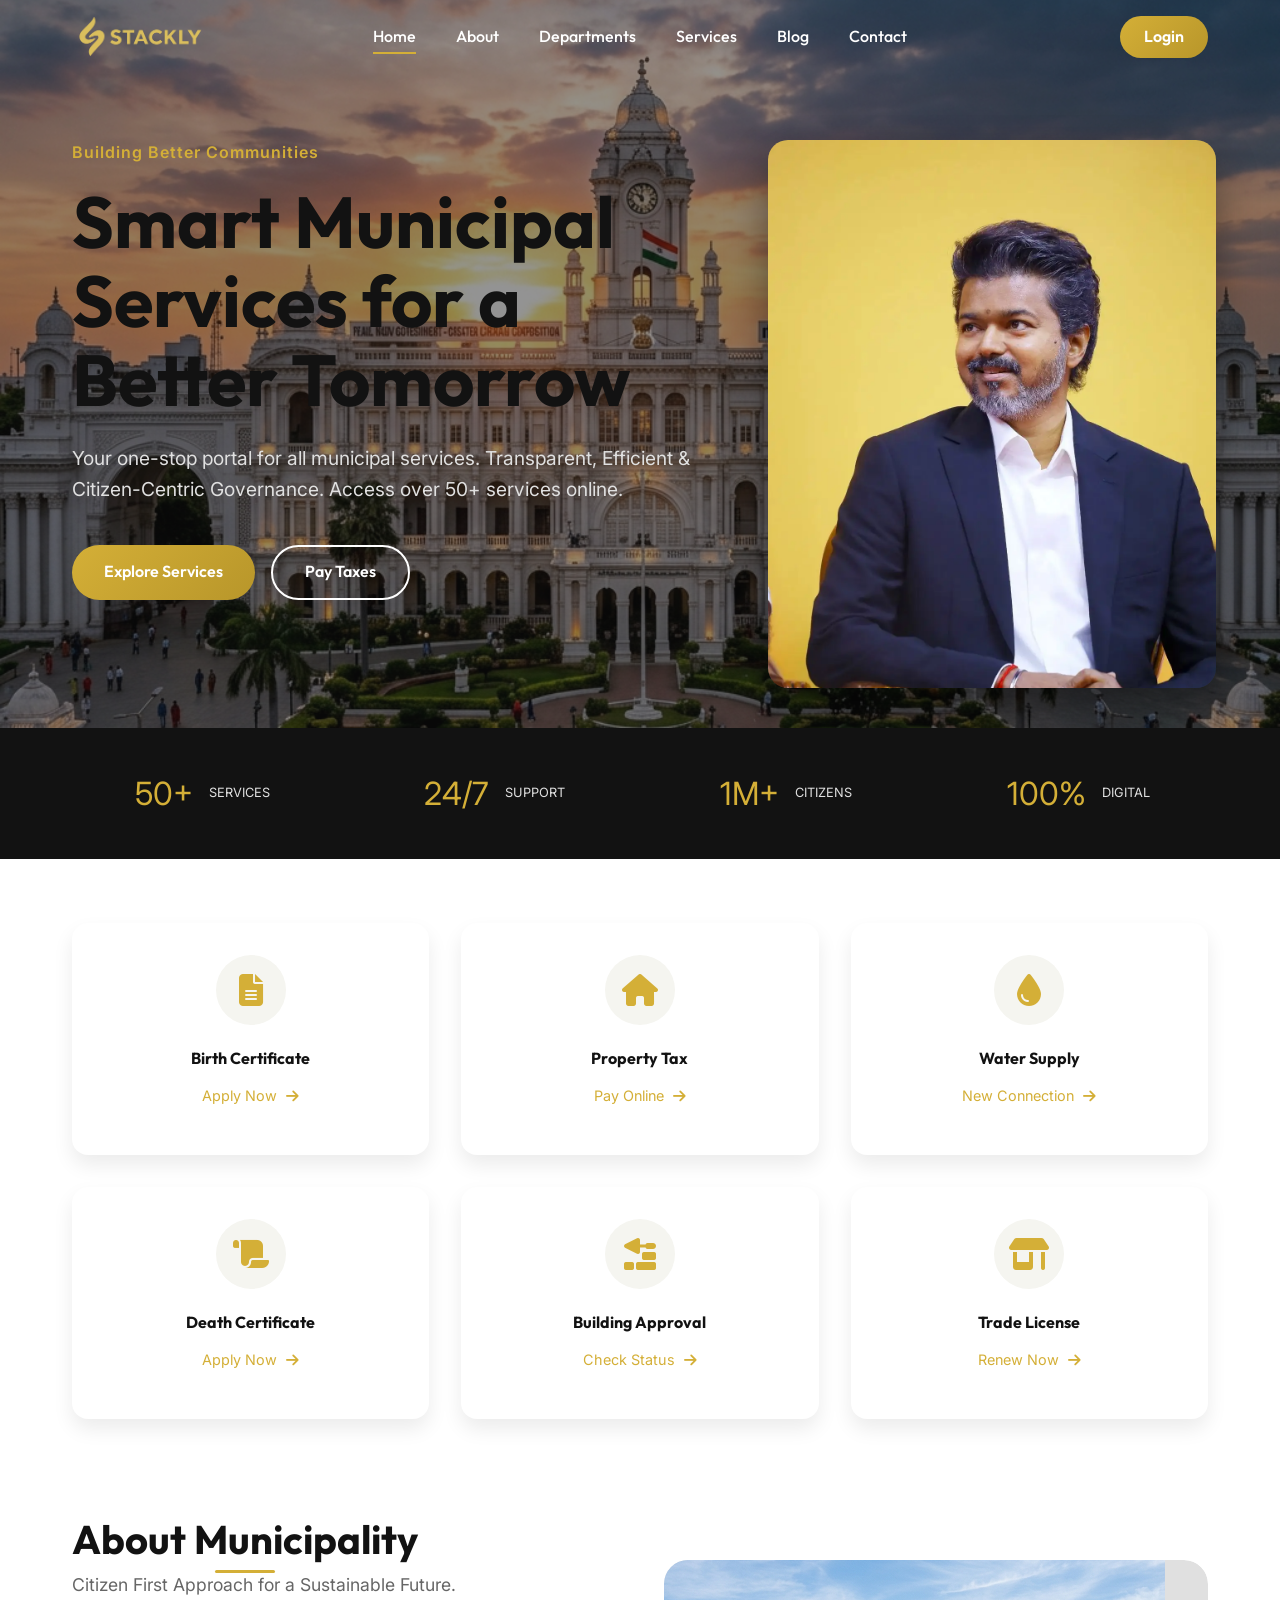
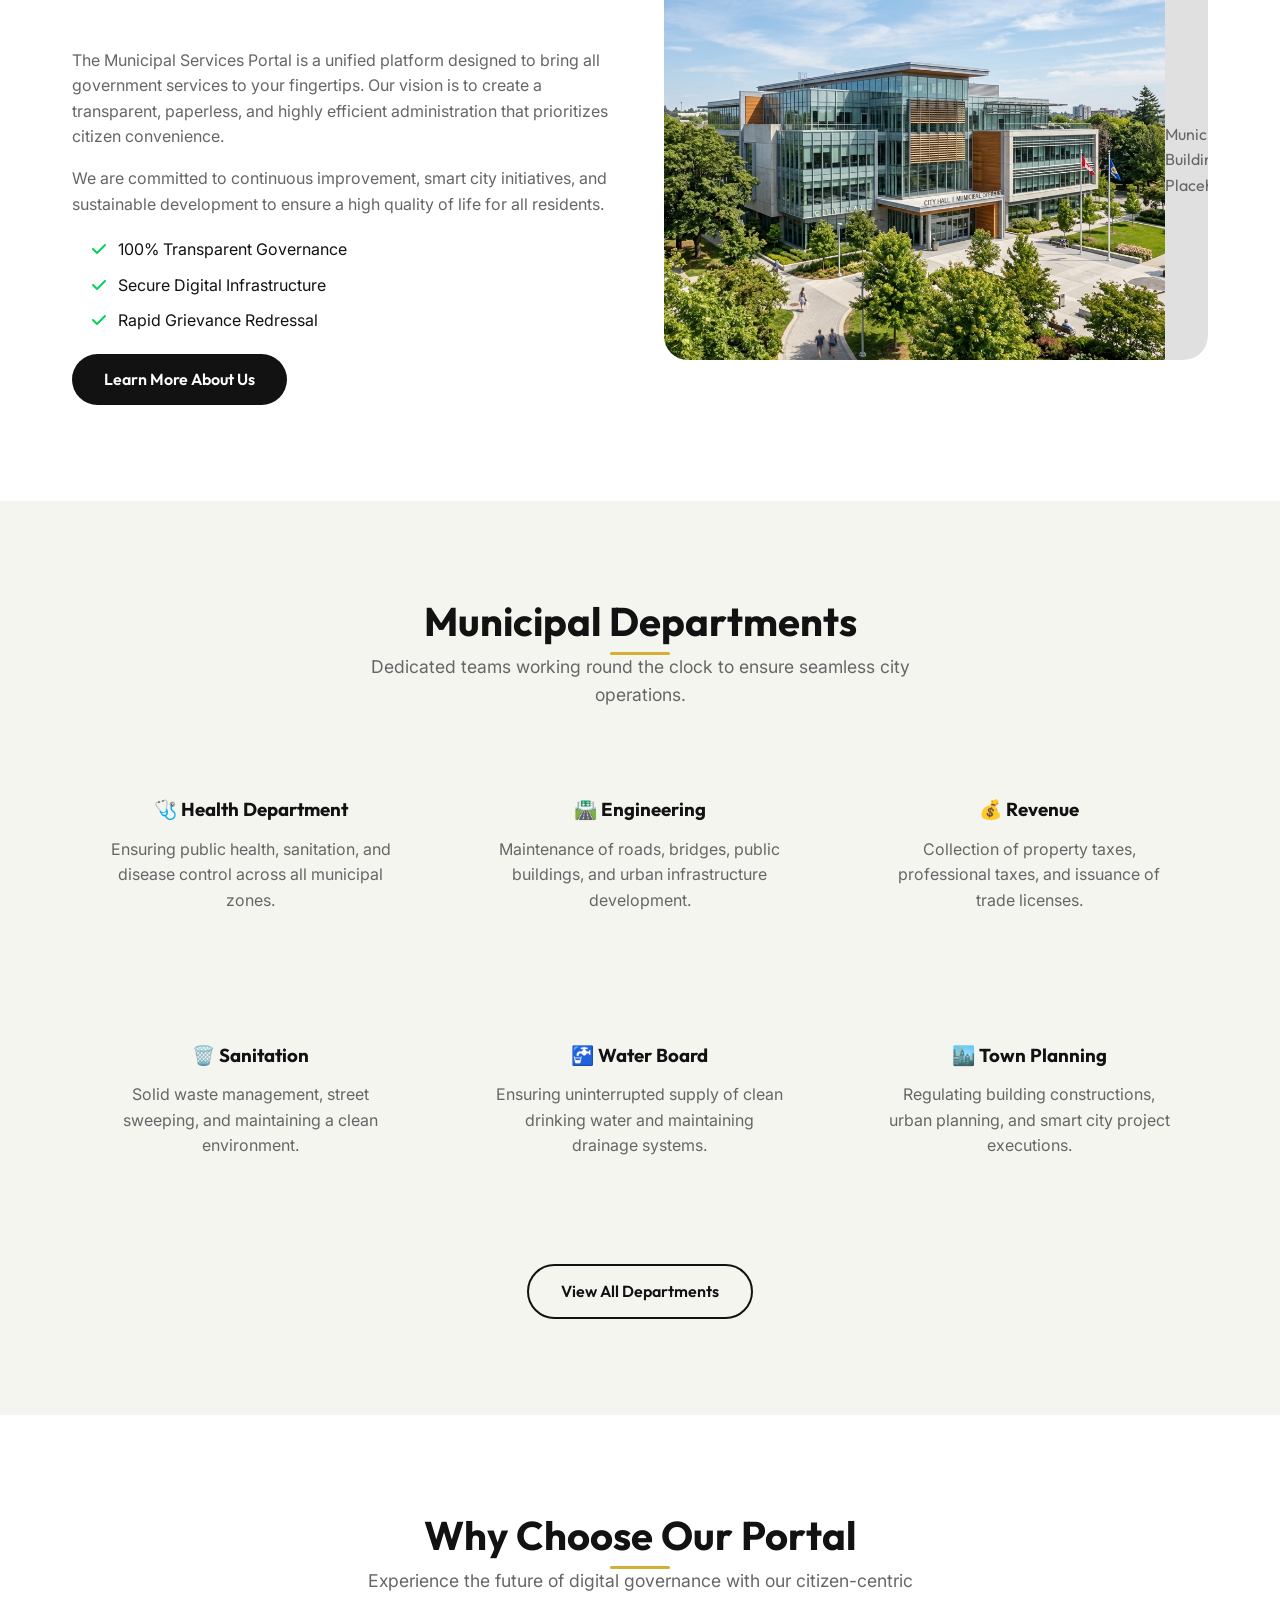
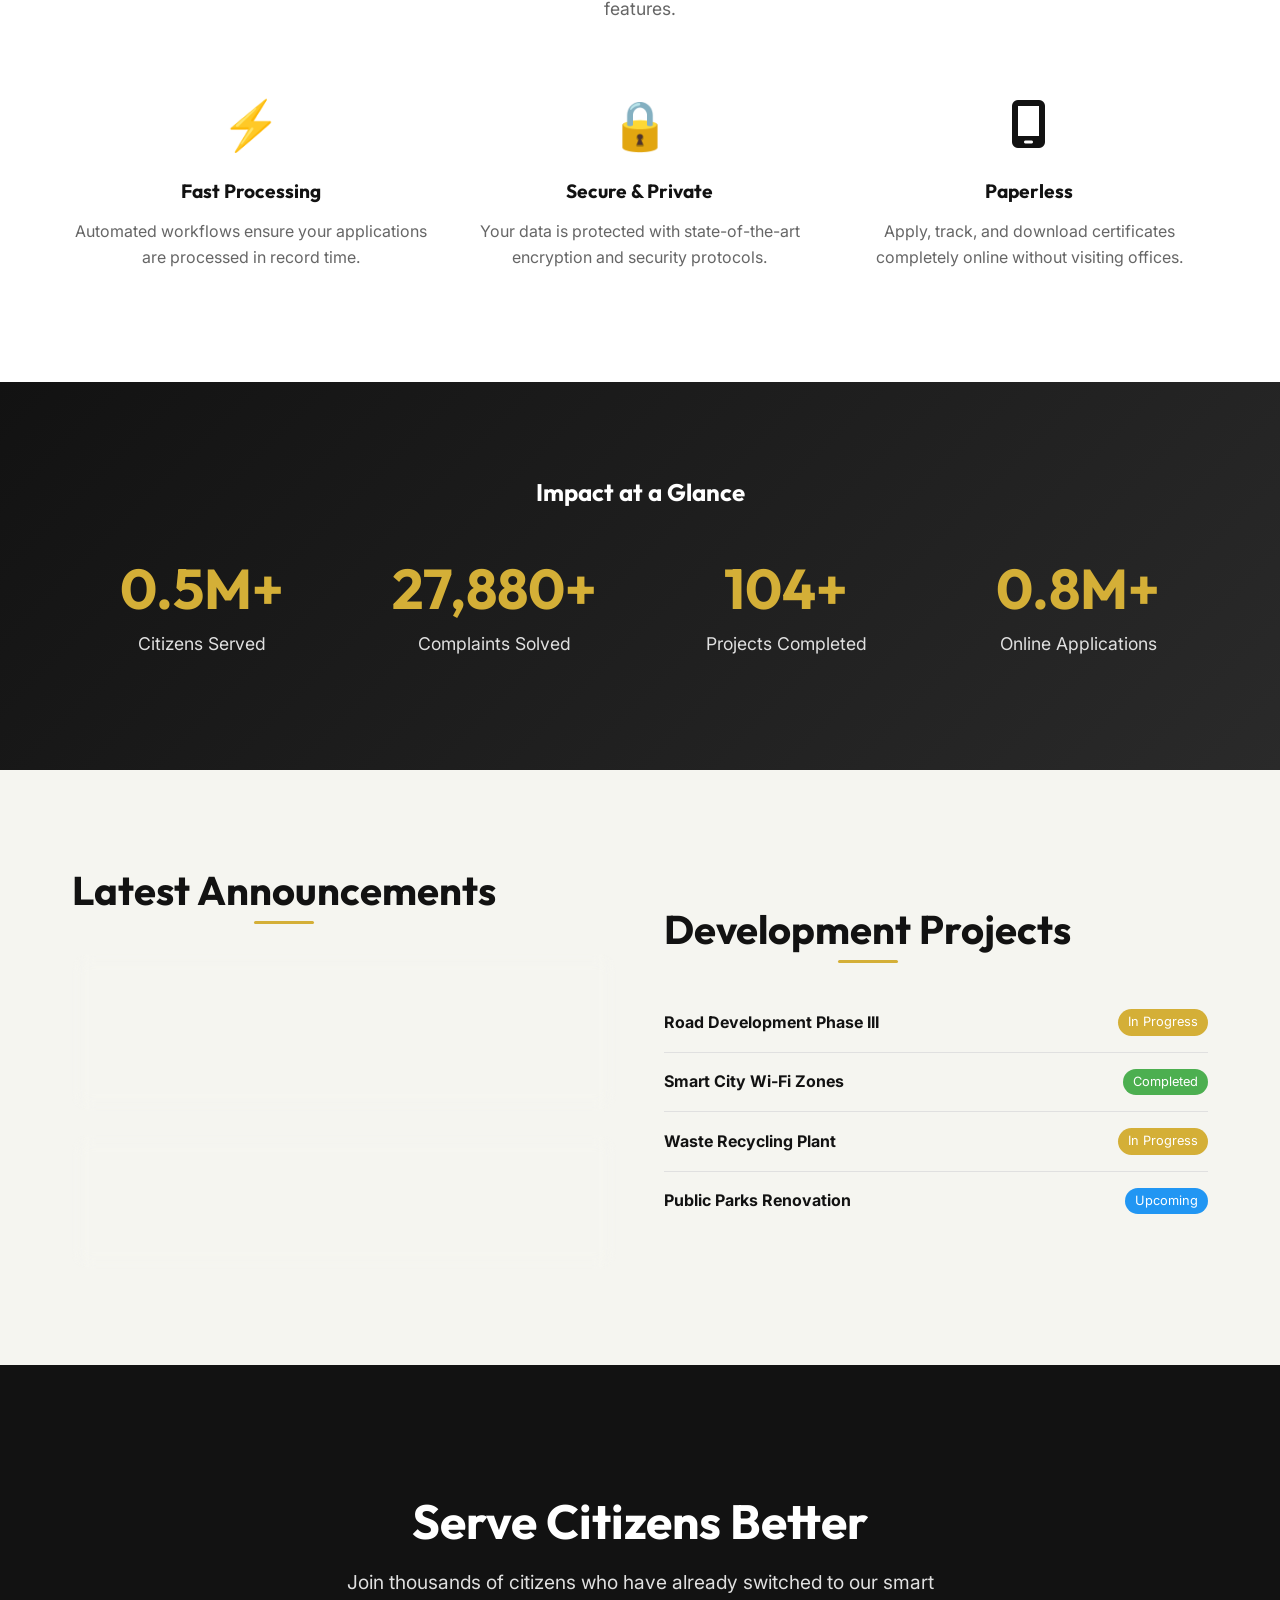
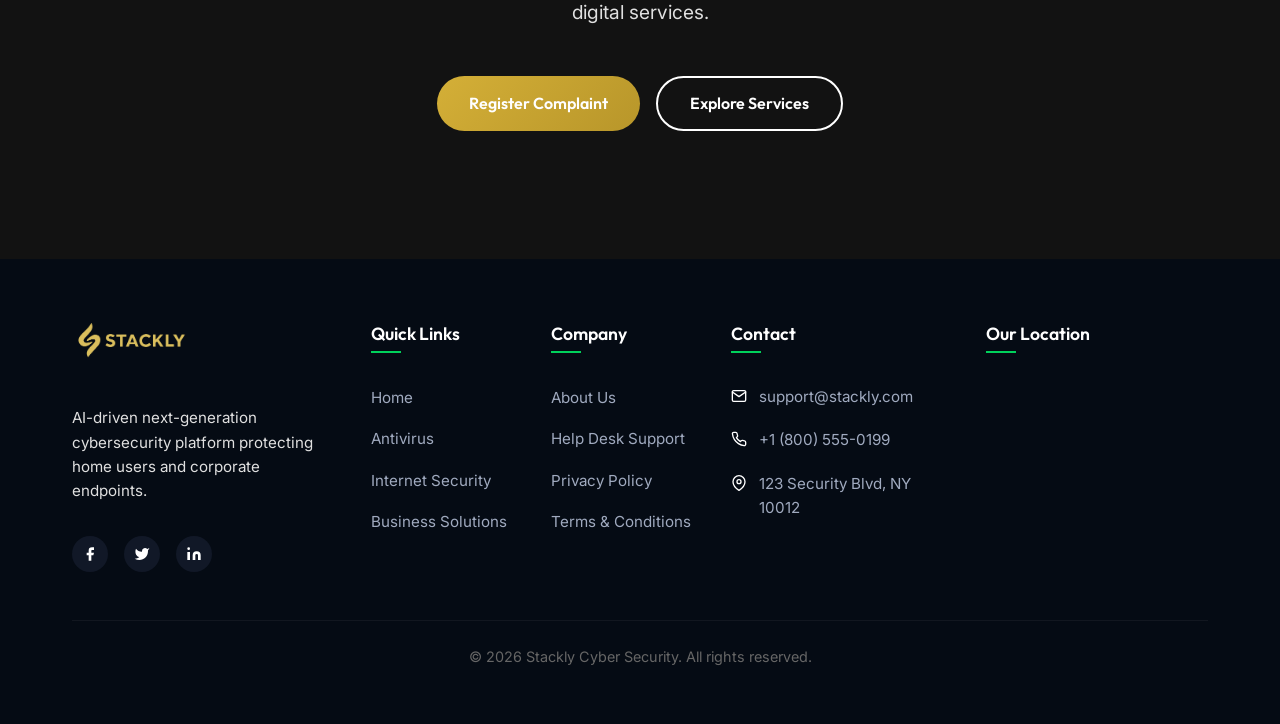
==== index.html @ ad8c8c6d "Add files via upload" ====
<!DOCTYPE html>
<html lang="en">
<head>
  <meta charset="UTF-8">
  <meta name="viewport" content="width=device-width, initial-scale=1.0">
  <title>Smart Municipal Services for a Better Tomorrow | STACKLY</title>
  <meta name="description" content="Municipal Services Portal - Transparent, Efficient & Citizen-Centric Governance. Access 50+ services online.">
  
  <!-- Fonts -->
  <link rel="preconnect" href="https://fonts.googleapis.com">
  <link rel="preconnect" href="https://fonts.gstatic.com" crossorigin>
  <link href="https://fonts.googleapis.com/css2?family=Inter:wght@300;400;500;600;700&family=Outfit:wght@400;500;600;700;800&display=swap" rel="stylesheet">
  
  <!-- CSS -->
  <link rel="stylesheet" href="assets/css/variables.css">
  <link rel="stylesheet" href="assets/css/style.css">
  <link rel="stylesheet" href="assets/css/animations.css">
  <link rel="stylesheet" href="assets/css/responsive.css">
  
  <style>
    /* Specific Home Styles */
    .hero-section {
      position: relative;
      min-height: 70vh;
      display: flex;
      align-items: center;
      padding-top: 140px;
      padding-bottom: 80px;
      overflow: hidden;
      background: var(--color-primary);
    }
    
    .hero-bg {
      position: absolute;
      top: 0;
      left: 0;
      width: 100%;
      height: 100%;
      background: url('assets/images/hero.webp') no-repeat center center/cover;
      opacity: 0.55;
      z-index: 0;
    }

    .hero-cm {
      position: absolute;
      top: 140px;
      bottom: 40px;
      right: 5%;
      height: calc(100% - 180px);
      width: 35vw;
      max-width: 450px;
      object-fit: cover;
      object-position: top center;
      border-radius: 20px;
      box-shadow: 0 20px 40px rgba(0,0,0,0.4);
      z-index: 2;
    }
    
    .hero-content {
      position: relative;
      z-index: 3;
      max-width: 650px;
      color: var(--color-white);
    }
    
    .hero-subtitle {
      color: var(--color-secondary);
      font-weight: 600;
      letter-spacing: 1px;
      margin-bottom: 1rem;
      display: block;
    }
    
    .hero-title {
      font-size: 4.5rem;
      line-height: 1.1;
      margin-bottom: 1.5rem;
    }
    
    .hero-desc {
      font-size: 1.2rem;
      color: var(--color-light-gray);
      margin-bottom: 2.5rem;
    }
    
    .hero-buttons {
      display: flex;
      gap: 1rem;
      margin-bottom: 3rem;
    }
    
    .hero-search {
      background: var(--bg-glass-dark);
      backdrop-filter: blur(10px);
      -webkit-backdrop-filter: blur(10px);
      padding: 10px;
      border-radius: var(--radius-full);
      display: flex;
      align-items: center;
      border: var(--border-glass);
      max-width: 500px;
    }
    .hero-search input {
      flex: 1;
      background: transparent;
      border: none;
      color: var(--color-white);
      padding: 0 15px;
      font-size: 1rem;
      outline: none;
    }
    .hero-search input::placeholder {
      color: rgba(255,255,255,0.6);
    }
    
    .hero-stats {
      display: flex;
      gap: 4rem;
      margin-top: 3.5rem;
      flex-wrap: wrap;
    }
    .stat-item {
      display: flex;
      align-items: center;
      gap: 1rem;
      color: var(--color-white);
    }
    .stat-icon {
      color: var(--color-secondary);
      font-size: 2rem;
    }
    .stat-text h4 {
      margin: 0;
      font-size: 1.5rem;
      color: var(--color-white);
    }
    .stat-text p {
      margin: 0;
      font-size: 0.8rem;
      color: var(--color-light-gray);
      text-transform: uppercase;
    }

    /* Floating Cards Section */
    .services-quick {
      margin-top: -80px;
      position: relative;
      z-index: 10;
    }
    .service-card {
      background: var(--color-white);
      border-radius: var(--radius-md);
      padding: 2rem;
      text-align: center;
      box-shadow: var(--shadow-md);
      transition: all var(--transition-normal);
      height: 100%;
    }
    .service-card:hover {
      transform: translateY(-10px);
      box-shadow: var(--shadow-lg);
    }
    .service-icon {
      width: 70px;
      height: 70px;
      margin: 0 auto 1.5rem;
      background: var(--bg-secondary);
      border-radius: 50%;
      display: flex;
      align-items: center;
      justify-content: center;
      color: var(--color-secondary);
      font-size: 2rem;
      transition: all var(--transition-fast);
    }
    .service-card:hover .service-icon {
      background: var(--color-secondary);
      color: var(--color-white);
    }

    /* About Section */
    .about-img-wrap {
      position: relative;
      border-radius: var(--radius-lg);
      overflow: hidden;
    }
    .about-img-wrap img {
      border-radius: var(--radius-lg);
    }

    /* Department Cards */
    .dept-card {
      background: var(--bg-secondary);
      border-radius: var(--radius-md);
      padding: 2.5rem 2rem;
      text-align: center;
      transition: all var(--transition-normal);
      border: 1px solid transparent;
    }
    .dept-card:hover {
      background: var(--color-white);
      border-color: var(--color-secondary);
      box-shadow: var(--shadow-md);
    }

    /* Stats Section */
    .stats-section {
      background: var(--gradient-primary);
      color: var(--color-white);
      text-align: center;
    }
    .stats-grid {
      display: grid;
      grid-template-columns: repeat(4, 1fr);
      gap: 2rem;
    }
    .stat-box h3 {
      font-size: 3.5rem;
      color: var(--color-secondary);
      margin-bottom: 0.5rem;
    }
    .stat-box p {
      color: var(--color-light-gray);
      font-size: 1.1rem;
    }

    @media(max-width: 1024px) {
      .hero-title { font-size: 3.5rem; }
      .stats-grid { grid-template-columns: repeat(2, 1fr); }
    }
    @media(max-width: 768px) {
      .hero-cm { display: none; }
      .hero-overlay { background: rgba(18,18,18,0.85); }
      .services-quick { margin-top: 2rem; }
      .stats-grid { grid-template-columns: 1fr; }
      .hero-stats { gap: 1rem; justify-content: space-between; }
      .stat-item { flex-direction: column; text-align: center; gap: 0.5rem; }
    }
  </style>

  <link rel="stylesheet" href="https://cdnjs.cloudflare.com/ajax/libs/font-awesome/6.4.0/css/all.min.css">
</head>
<body>

  <!-- Loading Animation -->
  <div id="loader" class="loader-overlay">
    <div class="spinner"></div>
  </div>

  <!-- Navbar -->
  <nav class="navbar navbar-dark">
    <div class="container">
      <a href="index.html" class="logo-container" style="display: flex; align-items: center;">
        <img src="assets/images/logo.webp" alt="Municipal Services Portal Logo" style="height: 40px; width: auto; object-fit: contain;">
      </a>
      
      <div class="nav-links" style="position: absolute; left: 50%; transform: translateX(-50%);">
        <a href="index.html" class="nav-item active">Home</a>
        <a href="about.html" class="nav-item">About</a>
        <a href="departments.html" class="nav-item">Departments</a>
        <a href="services.html" class="nav-item">Services</a>
        <a href="blog.html" class="nav-item">Blog</a>
        <a href="contact.html" class="nav-item">Contact</a>
      </div>
      
      <a href="login.html" class="btn btn-secondary" style="padding: 0.5rem 1.5rem;">Login</a>
      <button class="hamburger">
        <span></span>
        <span></span>
        <span></span>
      </button>
    </div>
  </nav>

  <!-- Hero Section -->
  <section class="hero-section">
    <div class="hero-bg hero-parallax"></div>
    <!-- Placeholder for CM Image -->
    <img src="assets/images/cm.webp" alt="Chief Minister" class="hero-cm reveal-right" onerror="this.style.display='none'">
    
    <div class="container">
      <div class="hero-content">
        <span class="hero-subtitle">Building Better Communities</span>
        <h1 class="hero-title">Smart Municipal Services for a Better Tomorrow</h1>
        <p class="hero-desc">Your one-stop portal for all municipal services. Transparent, Efficient & Citizen-Centric Governance. Access over 50+ services online.</p>
        
        <div class="hero-buttons">
          <a href="services.html" class="btn btn-secondary ripple">Explore Services</a>
          <a href="login.html" class="btn btn-outline-white ripple">Pay Taxes</a>
        </div>
      </div>
    </div>
  </section>

  <!-- Hero Stats Section -->
  <section class="hero-stats-bar" style="background: var(--color-primary); padding: 2.5rem 0; margin-bottom: 4rem;">
    <div class="container">
      <div class="hero-stats reveal" style="display: flex; justify-content: space-around; align-items: center; flex-wrap: wrap; margin-top: 0; gap: 2rem;">
        <div class="stat-item" style="flex: 1; min-width: 200px; justify-content: center;">
          <div class="stat-icon">50+</div>
          <div class="stat-text">
            <p style="margin: 0; color: var(--color-light-gray);">Services</p>
          </div>
        </div>
        <div class="stat-item" style="flex: 1; min-width: 200px; justify-content: center;">
          <div class="stat-icon">24/7</div>
          <div class="stat-text">
            <p style="margin: 0; color: var(--color-light-gray);">Support</p>
          </div>
        </div>
        <div class="stat-item" style="flex: 1; min-width: 200px; justify-content: center;">
          <div class="stat-icon">1M+</div>
          <div class="stat-text">
            <p style="margin: 0; color: var(--color-light-gray);">Citizens</p>
          </div>
        </div>
        <div class="stat-item" style="flex: 1; min-width: 200px; justify-content: center;">
          <div class="stat-icon">100%</div>
          <div class="stat-text">
            <p style="margin: 0; color: var(--color-light-gray);">Digital</p>
          </div>
        </div>
      </div>
    </div>
  </section>

  <!-- Quick Services (Cards) -->
  <section class="services-quick container" style="margin-top: 0;">
    <div class="grid-3" style="grid-template-columns: repeat(6, 1fr);">
      <a href="services.html" class="service-card float reveal delay-100" style="grid-column: span 2;">
        <div class="service-icon"><i class="fa-solid fa-file-lines"></i></div>
        <h4>Birth Certificate</h4>
        <p style="font-size: 0.9rem; margin-top: 10px; color: var(--color-secondary);">Apply Now <i class="fa-solid fa-arrow-right" style="margin-left: 5px;"></i></p>
      </a>
      <a href="services.html" class="service-card float reveal delay-200" style="grid-column: span 2;">
        <div class="service-icon"><i class="fa-solid fa-house"></i></div>
        <h4>Property Tax</h4>
        <p style="font-size: 0.9rem; margin-top: 10px; color: var(--color-secondary);">Pay Online <i class="fa-solid fa-arrow-right" style="margin-left: 5px;"></i></p>
      </a>
      <a href="services.html" class="service-card float reveal delay-300" style="grid-column: span 2;">
        <div class="service-icon"><i class="fa-solid fa-droplet"></i></div>
        <h4>Water Supply</h4>
        <p style="font-size: 0.9rem; margin-top: 10px; color: var(--color-secondary);">New Connection <i class="fa-solid fa-arrow-right" style="margin-left: 5px;"></i></p>
      </a>
      <a href="services.html" class="service-card float reveal delay-100" style="grid-column: span 2; animation-delay: 1s;">
        <div class="service-icon"><i class="fa-solid fa-scroll"></i></div>
        <h4>Death Certificate</h4>
        <p style="font-size: 0.9rem; margin-top: 10px; color: var(--color-secondary);">Apply Now <i class="fa-solid fa-arrow-right" style="margin-left: 5px;"></i></p>
      </a>
      <a href="services.html" class="service-card float reveal delay-200" style="grid-column: span 2; animation-delay: 1s;">
        <div class="service-icon"><i class="fa-solid fa-trowel-bricks"></i></div>
        <h4>Building Approval</h4>
        <p style="font-size: 0.9rem; margin-top: 10px; color: var(--color-secondary);">Check Status <i class="fa-solid fa-arrow-right" style="margin-left: 5px;"></i></p>
      </a>
      <a href="services.html" class="service-card float reveal delay-300" style="grid-column: span 2; animation-delay: 1s;">
        <div class="service-icon"><i class="fa-solid fa-shop"></i></div>
        <h4>Trade License</h4>
        <p style="font-size: 0.9rem; margin-top: 10px; color: var(--color-secondary);">Renew Now <i class="fa-solid fa-arrow-right" style="margin-left: 5px;"></i></p>
      </a>
    </div>
  </section>

  <!-- About Section -->
  <section class="section section-light">
    <div class="container grid-2">
      <div class="reveal-left">
        <h2 class="section-title">About Municipality</h2>
        <p class="section-subtitle" style="margin-left: 0;">Citizen First Approach for a Sustainable Future.</p>
        <p>The Municipal Services Portal is a unified platform designed to bring all government services to your fingertips. Our vision is to create a transparent, paperless, and highly efficient administration that prioritizes citizen convenience.</p>
        <p>We are committed to continuous improvement, smart city initiatives, and sustainable development to ensure a high quality of life for all residents.</p>
        <ul style="margin: 20px 0; padding-left: 20px;">
          <li style="margin-bottom: 10px;"><i class="fa-solid fa-check" style="color: #00d25b; margin-right: 8px;"></i> 100% Transparent Governance</li>
          <li style="margin-bottom: 10px;"><i class="fa-solid fa-check" style="color: #00d25b; margin-right: 8px;"></i> Secure Digital Infrastructure</li>
          <li style="margin-bottom: 10px;"><i class="fa-solid fa-check" style="color: #00d25b; margin-right: 8px;"></i> Rapid Grievance Redressal</li>
        </ul>
        <a href="about.html" class="btn btn-primary ripple mt-4">Learn More About Us</a>
      </div>
      <div class="about-img-wrap reveal-right">
        <!-- Placeholder for About Image -->
        <div style="width: 100%; height: 400px; background: #e0e0e0; display: flex; align-items: center; justify-content: center; border-radius: var(--radius-lg);">
          <img src="assets/images/about.webp" alt="About Municipality" onerror="this.style.display='none'">
          <span style="color: #666; font-family: var(--font-heading);">Municipal Building Placeholder</span>
        </div>
      </div>
    </div>
  </section>

  <!-- Departments Section -->
  <section class="section section-gray">
    <div class="container">
      <div class="text-center reveal">
        <h2 class="section-title">Municipal Departments</h2>
        <p class="section-subtitle">Dedicated teams working round the clock to ensure seamless city operations.</p>
      </div>
      
      <div class="grid-3" style="margin-top: 3rem;">
        <div class="dept-card reveal delay-100">
          <h3>🩺 Health Department</h3>
          <p>Ensuring public health, sanitation, and disease control across all municipal zones.</p>
        </div>
        <div class="dept-card reveal delay-200">
          <h3>🛣️ Engineering</h3>
          <p>Maintenance of roads, bridges, public buildings, and urban infrastructure development.</p>
        </div>
        <div class="dept-card reveal delay-300">
          <h3>💰 Revenue</h3>
          <p>Collection of property taxes, professional taxes, and issuance of trade licenses.</p>
        </div>
        <div class="dept-card reveal delay-100">
          <h3>🗑️ Sanitation</h3>
          <p>Solid waste management, street sweeping, and maintaining a clean environment.</p>
        </div>
        <div class="dept-card reveal delay-200">
          <h3>🚰 Water Board</h3>
          <p>Ensuring uninterrupted supply of clean drinking water and maintaining drainage systems.</p>
        </div>
        <div class="dept-card reveal delay-300">
          <h3>🏙️ Town Planning</h3>
          <p>Regulating building constructions, urban planning, and smart city project executions.</p>
        </div>
      </div>
      <div class="text-center" style="margin-top: 3rem;">
        <a href="departments.html" class="btn btn-outline ripple">View All Departments</a>
      </div>
    </div>
  </section>

  <!-- Why Choose Us -->
  <section class="section section-light">
    <div class="container text-center reveal">
      <h2 class="section-title">Why Choose Our Portal</h2>
      <p class="section-subtitle">Experience the future of digital governance with our citizen-centric features.</p>
      
      <div class="grid-3" style="margin-top: 4rem;">
        <div class="reveal-scale delay-100">
          <div style="font-size: 3rem; margin-bottom: 1rem;">⚡</div>
          <h4 style="font-size: 1.2rem;">Fast Processing</h4>
          <p>Automated workflows ensure your applications are processed in record time.</p>
        </div>
        <div class="reveal-scale delay-200">
          <div style="font-size: 3rem; margin-bottom: 1rem;">🔒</div>
          <h4 style="font-size: 1.2rem;">Secure & Private</h4>
          <p>Your data is protected with state-of-the-art encryption and security protocols.</p>
        </div>
        <div class="reveal-scale delay-300">
          <div style="font-size: 3rem; margin-bottom: 1rem;"><i class="fa-solid fa-mobile-screen"></i></div>
          <h4 style="font-size: 1.2rem;">Paperless</h4>
          <p>Apply, track, and download certificates completely online without visiting offices.</p>
        </div>
      </div>
    </div>
  </section>

  <!-- Animated Statistics -->
  <section class="section stats-section">
    <div class="container reveal">
      <h2 style="color: var(--color-white); margin-bottom: 3rem;">Impact at a Glance</h2>
      <div class="stats-grid">
        <div class="stat-box">
          <h3 class="counter-val" data-target="1500000">0</h3>
          <p>Citizens Served</p>
        </div>
        <div class="stat-box">
          <h3 class="counter-val" data-target="85000">0</h3>
          <p>Complaints Solved</p>
        </div>
        <div class="stat-box">
          <h3 class="counter-val" data-target="320">0</h3>
          <p>Projects Completed</p>
        </div>
        <div class="stat-box">
          <h3 class="counter-val" data-target="2500000">0</h3>
          <p>Online Applications</p>
        </div>
      </div>
    </div>
  </section>

  <!-- Development Projects & Announcements -->
  <section class="section section-gray">
    <div class="container">
      <div class="grid-2">
        <div class="reveal-left">
          <h2 class="section-title">Latest Announcements</h2>
          <div style="margin-top: 2rem; display: flex; flex-direction: column; gap: 1.5rem;">
            <div class="glass-card" style="padding: 1.5rem; background: var(--color-white);">
              <span style="color: var(--color-secondary); font-size: 0.85rem; font-weight: 600;">NEW UPDATE</span>
              <h4 style="margin: 0.5rem 0;">Property Tax Rebate Extended</h4>
              <p style="font-size: 0.9rem; margin-bottom: 0;">The 5% rebate on property tax payments has been extended till the end of this month.</p>
            </div>
            <div class="glass-card" style="padding: 1.5rem; background: var(--color-white);">
              <span style="color: var(--color-secondary); font-size: 0.85rem; font-weight: 600;">PUBLIC NOTICE</span>
              <h4 style="margin: 0.5rem 0;">Smart Water Meters Installation</h4>
              <p style="font-size: 0.9rem; margin-bottom: 0;">Installation of smart water meters will begin in Zone 4 starting next week.</p>
            </div>
          </div>
        </div>
        
        <div class="reveal-right">
          <h2 class="section-title">Development Projects</h2>
          <ul style="margin-top: 2rem; list-style: none;">
            <li style="padding: 1rem 0; border-bottom: 1px solid var(--color-light-gray); display: flex; justify-content: space-between; align-items: center;">
              <strong>Road Development Phase III</strong> <span style="background: var(--color-secondary); color: white; padding: 3px 10px; border-radius: 20px; font-size: 0.8rem;">In Progress</span>
            </li>
            <li style="padding: 1rem 0; border-bottom: 1px solid var(--color-light-gray); display: flex; justify-content: space-between; align-items: center;">
              <strong>Smart City Wi-Fi Zones</strong> <span style="background: #4CAF50; color: white; padding: 3px 10px; border-radius: 20px; font-size: 0.8rem;">Completed</span>
            </li>
            <li style="padding: 1rem 0; border-bottom: 1px solid var(--color-light-gray); display: flex; justify-content: space-between; align-items: center;">
              <strong>Waste Recycling Plant</strong> <span style="background: var(--color-secondary); color: white; padding: 3px 10px; border-radius: 20px; font-size: 0.8rem;">In Progress</span>
            </li>
            <li style="padding: 1rem 0; display: flex; justify-content: space-between; align-items: center;">
              <strong>Public Parks Renovation</strong> <span style="background: #2196F3; color: white; padding: 3px 10px; border-radius: 20px; font-size: 0.8rem;">Upcoming</span>
            </li>
          </ul>
        </div>
      </div>
    </div>
  </section>

  <!-- Call to Action -->
  <section class="section section-dark text-center" style="padding: 8rem 0;">
    <div class="container reveal-scale">
      <h2 style="font-size: 3rem; margin-bottom: 1rem;">Serve Citizens Better</h2>
      <p style="font-size: 1.2rem; max-width: 600px; margin: 0 auto 3rem; color: var(--color-light-gray);">Join thousands of citizens who have already switched to our smart digital services.</p>
      <div style="display: flex; gap: 1rem; justify-content: center;">
        <a href="contact.html" class="btn btn-secondary ripple">Register Complaint</a>
        <a href="services.html" class="btn btn-outline-white ripple">Explore Services</a>
      </div>
    </div>
  </section>
  <!-- Footer -->
  <footer class="footer" style="background-color: #050b14; color: #a0aabf; padding-top: 4rem;">
    <style>
      .cyber-title::after {
        content: '';
        position: absolute;
        left: 0;
        bottom: 0;
        width: 30px;
        height: 2px;
        background-color: #00d25b;
      }
      .cyber-links a {
        transition: color 0.2s;
      }
      .cyber-links a:hover {
        color: #00d25b !important;
      }
      @media (max-width: 992px) {
        .cyber-grid { grid-template-columns: repeat(2, 1fr) !important; }
      }
      @media (max-width: 768px) {
        .cyber-grid { grid-template-columns: 1fr !important; }
      }
    </style>
    <div class="container">
      <div class="cyber-grid" style="display: grid; grid-template-columns: 1.8fr 1fr 1fr 1.5fr 1.5fr; gap: 2rem; margin-bottom: 3rem;">
        
        <div class="footer-brand">
          <a href="index.html" class="logo-container" style="display: inline-flex; align-items: center; margin-bottom: 1.5rem;">
            <img src="assets/images/logo.webp" alt="Stackly Logo" style="height: 35px; width: auto; object-fit: contain;">
          </a>
          <p style="margin-bottom: 2rem; line-height: 1.6; font-size: 0.95rem;">AI-driven next-generation cybersecurity platform protecting home users and corporate endpoints.</p>
          <div class="social-icons" style="display: flex; gap: 1rem;">
            <a href="#" class="social-icon" style="background: #111827; width: 36px; height: 36px; border-radius: 50%; display: flex; align-items: center; justify-content: center; color: white; transition: 0.3s;" onmouseover="this.style.background='#00d25b'" onmouseout="this.style.background='#111827'"><svg width="16" height="16" fill="currentColor" viewBox="0 0 24 24"><path d="M18 2h-3a5 5 0 0 0-5 5v3H7v4h3v8h4v-8h3l1-4h-4V7a1 1 0 0 1 1-1h3z"></path></svg></a>
            <a href="#" class="social-icon" style="background: #111827; width: 36px; height: 36px; border-radius: 50%; display: flex; align-items: center; justify-content: center; color: white; transition: 0.3s;" onmouseover="this.style.background='#00d25b'" onmouseout="this.style.background='#111827'"><svg width="16" height="16" fill="currentColor" viewBox="0 0 24 24"><path d="M23 3a10.9 10.9 0 0 1-3.14 1.53 4.48 4.48 0 0 0-7.86 3v1A10.66 10.66 0 0 1 3 4s-4 9 5 13a11.64 11.64 0 0 1-7 2c9 5 20 0 20-11.5a4.5 4.5 0 0 0-.08-.83A7.72 7.72 0 0 0 23 3z"></path></svg></a>
            <a href="#" class="social-icon" style="background: #111827; width: 36px; height: 36px; border-radius: 50%; display: flex; align-items: center; justify-content: center; color: white; transition: 0.3s;" onmouseover="this.style.background='#00d25b'" onmouseout="this.style.background='#111827'"><svg width="16" height="16" fill="currentColor" viewBox="0 0 24 24"><path d="M16 8a6 6 0 0 1 6 6v7h-4v-7a2 2 0 0 0-2-2 2 2 0 0 0-2 2v7h-4v-7a6 6 0 0 1 6-6zM2 9h4v12H2z"></path><circle cx="4" cy="4" r="2"></circle></svg></a>
          </div>
        </div>
        
        <div>
          <h4 class="cyber-title" style="color: white; font-size: 1.1rem; font-weight: 600; margin-bottom: 2rem; position: relative; padding-bottom: 0.5rem;">Quick Links</h4>
          <ul class="cyber-links" style="list-style: none; padding: 0;">
            <li style="margin-bottom: 1rem;"><a href="#" style="color: inherit; text-decoration: none; font-size: 0.95rem;">Home</a></li>
            <li style="margin-bottom: 1rem;"><a href="#" style="color: inherit; text-decoration: none; font-size: 0.95rem;">Antivirus</a></li>
            <li style="margin-bottom: 1rem;"><a href="#" style="color: inherit; text-decoration: none; font-size: 0.95rem;">Internet Security</a></li>
            <li style="margin-bottom: 1rem;"><a href="#" style="color: inherit; text-decoration: none; font-size: 0.95rem;">Business Solutions</a></li>
          </ul>
        </div>
        
        <div>
          <h4 class="cyber-title" style="color: white; font-size: 1.1rem; font-weight: 600; margin-bottom: 2rem; position: relative; padding-bottom: 0.5rem;">Company</h4>
          <ul class="cyber-links" style="list-style: none; padding: 0;">
            <li style="margin-bottom: 1rem;"><a href="#" style="color: inherit; text-decoration: none; font-size: 0.95rem;">About Us</a></li>
            <li style="margin-bottom: 1rem;"><a href="#" style="color: inherit; text-decoration: none; font-size: 0.95rem;">Help Desk Support</a></li>
            <li style="margin-bottom: 1rem;"><a href="#" style="color: inherit; text-decoration: none; font-size: 0.95rem;">Privacy Policy</a></li>
            <li style="margin-bottom: 1rem;"><a href="#" style="color: inherit; text-decoration: none; font-size: 0.95rem;">Terms & Conditions</a></li>
          </ul>
        </div>

        <div>
          <h4 class="cyber-title" style="color: white; font-size: 1.1rem; font-weight: 600; margin-bottom: 2rem; position: relative; padding-bottom: 0.5rem;">Contact</h4>
          <ul style="list-style: none; padding: 0;">
            <li style="margin-bottom: 1.2rem; display: flex; align-items: flex-start; gap: 12px; font-size: 0.95rem;">
              <svg style="margin-top: 3px; min-width: 16px;" width="16" height="16" viewBox="0 0 24 24" fill="none" stroke="white" stroke-width="2" stroke-linecap="round" stroke-linejoin="round"><path d="M4 4h16c1.1 0 2 .9 2 2v12c0 1.1-.9 2-2 2H4c-1.1 0-2-.9-2-2V6c0-1.1.9-2 2-2z"></path><polyline points="22,6 12,13 2,6"></polyline></svg>
              <span>support@stackly.com</span>
            </li>
            <li style="margin-bottom: 1.2rem; display: flex; align-items: flex-start; gap: 12px; font-size: 0.95rem;">
              <svg style="margin-top: 3px; min-width: 16px;" width="16" height="16" viewBox="0 0 24 24" fill="none" stroke="white" stroke-width="2" stroke-linecap="round" stroke-linejoin="round"><path d="M22 16.92v3a2 2 0 0 1-2.18 2 19.79 19.79 0 0 1-8.63-3.07 19.5 19.5 0 0 1-6-6 19.79 19.79 0 0 1-3.07-8.67A2 2 0 0 1 4.11 2h3a2 2 0 0 1 2 1.72 12.84 12.84 0 0 0 .7 2.81 2 2 0 0 1-.45 2.11L8.09 9.91a16 16 0 0 0 6 6l1.27-1.27a2 2 0 0 1 2.11-.45 12.84 12.84 0 0 0 2.81.7A2 2 0 0 1 22 16.92z"></path></svg>
              <span>+1 (800) 555-0199</span>
            </li>
            <li style="margin-bottom: 1.2rem; display: flex; align-items: flex-start; gap: 12px; font-size: 0.95rem;">
              <svg style="margin-top: 3px; min-width: 16px;" width="16" height="16" viewBox="0 0 24 24" fill="none" stroke="white" stroke-width="2" stroke-linecap="round" stroke-linejoin="round"><path d="M21 10c0 7-9 13-9 13s-9-6-9-13a9 9 0 0 1 18 0z"></path><circle cx="12" cy="10" r="3"></circle></svg>
              <span>123 Security Blvd, NY 10012</span>
            </li>
          </ul>
        </div>
        
        <div>
          <h4 class="cyber-title" style="color: white; font-size: 1.1rem; font-weight: 600; margin-bottom: 2rem; position: relative; padding-bottom: 0.5rem;">Our Location</h4>
          <div style="width: 100%; height: 160px; border-radius: 8px; overflow: hidden; position: relative;">
            <iframe src="https://www.google.com/maps/embed?pb=!1m18!1m12!1m3!1d3907.1615358008394!2d78.17140487327917!3d11.682961841822499!2m3!1f0!2f0!3f0!3m2!1i1024!2i768!4f13.1!3m3!1m2!1s0x3babefef7fd970bb%3A0xe11aef1a71994f9!2sStackly!5e0!3m2!1sen!2sin!4v1785152239977!5m2!1sen!2sin" width="100%" height="100%" style="border:0; filter: invert(90%) hue-rotate(180deg) contrast(80%);" allowfullscreen="" loading="lazy" referrerpolicy="no-referrer-when-downgrade"></iframe>
          </div>
        </div>
      </div>
      
      <div class="footer-bottom" style="border-top: 1px solid rgba(255,255,255,0.05); padding: 1.5rem 0; text-align: center; display: flex; justify-content: center; font-size: 0.9rem;">
        <p style="margin: 0;">&copy; 2026 Stackly Cyber Security. All rights reserved.</p>
      </div>
    </div>
  </footer>

  <button id="backToTop" title="Go to top"><i class="fa-solid fa-arrow-up"></i></button>

  <script src="assets/js/script.js"></script>
  <script src="assets/js/animation.js"></script>
  <script src="assets/js/dashboard.js"></script>
</body>
</html>
---- assets/css/variables.css ----
:root {
  /* Colors */
  --color-primary: #121212; /* Dark Charcoal */
  --color-secondary: #D4AF37; /* Gold */
  --color-accent: #E5C354; /* Lighter Gold for hover */
  --color-white: #FFFFFF;
  --color-light-gray: #E0E0E0;
  --color-soft-beige: #F5F5F0;
  --color-text-dark: #121212;
  --color-text-light: #F5F5F5;
  --color-text-muted: #666666;
  
  /* Backgrounds */
  --bg-main: #FFFFFF;
  --bg-secondary: #F5F5F0;
  --bg-dark: #121212;
  --bg-glass: rgba(255, 255, 255, 0.85);
  --bg-glass-dark: rgba(18, 18, 18, 0.8);
  
  /* Gradients */
  --gradient-primary: linear-gradient(135deg, #121212 0%, #2A2A2A 100%);
  --gradient-gold: linear-gradient(135deg, #D4AF37 0%, #B8962A 100%);
  
  /* Typography */
  --font-primary: 'Inter', sans-serif;
  --font-heading: 'Outfit', sans-serif;
  
  /* Shadows */
  --shadow-sm: 0 4px 6px rgba(0, 0, 0, 0.05);
  --shadow-md: 0 10px 20px rgba(0, 0, 0, 0.08);
  --shadow-lg: 0 20px 40px rgba(0, 0, 0, 0.12);
  --shadow-glass: 0 8px 32px 0 rgba(31, 38, 135, 0.15);
  
  /* Borders */
  --radius-sm: 8px;
  --radius-md: 16px;
  --radius-lg: 24px;
  --radius-full: 9999px;
  --border-glass: 1px solid rgba(255, 255, 255, 0.18);
  
  /* Transitions */
  --transition-fast: 0.2s ease;
  --transition-normal: 0.3s ease;
  --transition-slow: 0.5s ease-in-out;
  
  /* Z-Index */
  --z-negative: -1;
  --z-normal: 1;
  --z-tooltip: 10;
  --z-fixed: 100;
  --z-modal: 1000;
}

[data-theme="dark"] {
  --bg-main: #121212;
  --bg-secondary: #1E1E1E;
  --color-text-dark: #FFFFFF;
  --color-text-muted: #A0A0A0;
  --bg-glass: rgba(18, 18, 18, 0.85);
  --shadow-glass: 0 8px 32px 0 rgba(0, 0, 0, 0.3);
  --border-glass: 1px solid rgba(255, 255, 255, 0.05);
}
---- assets/css/style.css ----
/* Reset and Base Styles */
* {
  margin: 0;
  padding: 0;
  box-sizing: border-box;
}

html {
  font-size: 16px;
  scroll-behavior: smooth;
}

body {
  font-family: var(--font-primary);
  background-color: var(--bg-main);
  color: var(--color-text-dark);
  line-height: 1.6;
  overflow-x: hidden;
}

h1, h2, h3, h4, h5, h6 {
  font-family: var(--font-heading);
  font-weight: 700;
  line-height: 1.2;
  color: var(--color-primary);
  margin-bottom: 1rem;
}

p {
  margin-bottom: 1rem;
  color: var(--color-text-muted);
}

a {
  text-decoration: none;
  color: inherit;
  transition: color var(--transition-fast);
}

ul {
  list-style: none;
}

img {
  max-width: 100%;
  height: auto;
  display: block;
}

/* Typography Utilities */
.text-center { text-align: center; }
.text-primary { color: var(--color-primary); }
.text-secondary { color: var(--color-secondary); }
.text-white { color: var(--color-white); }
.section-title {
  font-size: 2.5rem;
  margin-bottom: 0.5rem;
  position: relative;
  display: inline-block;
}
.section-title::after {
  content: '';
  position: absolute;
  bottom: -10px;
  left: 50%;
  transform: translateX(-50%);
  width: 60px;
  height: 3px;
  background-color: var(--color-secondary);
  border-radius: var(--radius-full);
}
.section-subtitle {
  font-size: 1.1rem;
  margin-bottom: 3rem;
  max-width: 600px;
  margin-left: auto;
  margin-right: auto;
}

/* Common Layout */
.container {
  width: 100%;
  max-width: 1400px;
  margin: 0 auto;
  padding: 0 2rem;
}

.section {
  padding: 6rem 0;
}

.section-light { background-color: var(--bg-main); }
.section-gray { background-color: var(--bg-secondary); }
.section-dark { 
  background-color: var(--color-primary); 
  color: var(--color-white);
}
.section-dark h1, .section-dark h2, .section-dark h3 {
  color: var(--color-white);
}

/* Buttons */
.btn {
  display: inline-flex;
  align-items: center;
  justify-content: center;
  padding: 0.8rem 2rem;
  font-family: var(--font-heading);
  font-weight: 600;
  font-size: 1rem;
  border-radius: var(--radius-full);
  border: none;
  cursor: pointer;
  transition: all var(--transition-normal);
  position: relative;
  overflow: hidden;
  z-index: var(--z-normal);
}

.btn-primary {
  background: var(--color-primary);
  color: var(--color-white);
}
.btn-primary:hover {
  background: var(--color-secondary);
  color: var(--color-white);
  transform: translateY(-2px);
  box-shadow: var(--shadow-md);
}

.btn-secondary {
  background: var(--gradient-gold);
  color: var(--color-white);
}
.btn-secondary:hover {
  background: var(--color-primary);
  transform: translateY(-2px);
  box-shadow: var(--shadow-md);
}

.btn-outline {
  background: transparent;
  color: var(--color-primary);
  border: 2px solid var(--color-primary);
}
.btn-outline:hover {
  background: var(--color-primary);
  color: var(--color-white);
}

.btn-outline-white {
  background: transparent;
  color: var(--color-white);
  border: 2px solid var(--color-white);
}
.btn-outline-white:hover {
  background: var(--color-white);
  color: var(--color-primary);
}

/* Glassmorphism Classes */
.glass-card {
  background: var(--bg-glass);
  backdrop-filter: blur(10px);
  -webkit-backdrop-filter: blur(10px);
  border: var(--border-glass);
  border-radius: var(--radius-md);
  box-shadow: var(--shadow-glass);
}

/* Sticky Navbar */
.navbar {
  position: fixed;
  top: 0;
  left: 0;
  width: 100%;
  padding: 1rem 0;
  z-index: var(--z-fixed);
  transition: all var(--transition-normal);
}

.navbar.scrolled {
  background: var(--bg-glass);
  backdrop-filter: blur(15px);
  -webkit-backdrop-filter: blur(15px);
  box-shadow: var(--shadow-sm);
  padding: 0.5rem 0;
  border-bottom: var(--border-glass);
}
.navbar.scrolled.navbar-dark {
  background: var(--bg-glass-dark);
}

.navbar .container {
  display: flex;
  justify-content: space-between;
  align-items: center;
}

.logo-container {
  display: flex;
  flex-direction: column;
}
.logo-main {
  font-family: var(--font-heading);
  font-size: 1.8rem;
  font-weight: 800;
  color: var(--color-primary);
  letter-spacing: -0.5px;
  display: flex;
  align-items: center;
  gap: 0.5rem;
}
.logo-sub {
  font-size: 0.75rem;
  color: var(--color-text-muted);
  letter-spacing: 1px;
  text-transform: uppercase;
}
.navbar-dark .logo-main, .navbar-dark .logo-sub {
  color: var(--color-white);
}

.nav-links {
  display: flex;
  gap: 2.5rem;
  align-items: center;
}

.nav-item {
  font-family: var(--font-heading);
  font-weight: 500;
  font-size: 1rem;
  color: var(--color-primary);
  position: relative;
}
.navbar-dark .nav-item {
  color: var(--color-white);
}

.nav-item::after {
  content: '';
  position: absolute;
  width: 0;
  height: 2px;
  bottom: -4px;
  left: 0;
  background-color: var(--color-secondary);
  transition: width var(--transition-normal);
}

.nav-item:hover::after, .nav-item.active::after {
  width: 100%;
}

.nav-item:hover {
  color: var(--color-secondary);
}

.hamburger {
  display: none;
  cursor: pointer;
  background: none;
  border: none;
  z-index: calc(var(--z-fixed) + 1);
}
.hamburger span {
  display: block;
  width: 25px;
  height: 3px;
  background-color: var(--color-primary);
  margin: 5px 0;
  transition: all var(--transition-normal);
}
.navbar-dark .hamburger span {
  background-color: var(--color-white);
}

/* Footer */
.footer {
  background-color: var(--color-primary);
  color: var(--color-white);
  padding: 5rem 0 2rem;
  position: relative;
  overflow: hidden;
}

.footer-grid {
  display: grid;
  grid-template-columns: 2fr 1fr 1fr 1fr 1.5fr;
  gap: 2rem;
  margin-bottom: 3rem;
}

.footer-brand .logo-main { color: var(--color-white); }
.footer-brand .logo-sub { color: var(--color-light-gray); }
.footer-brand p {
  margin-top: 1.5rem;
  color: var(--color-light-gray);
  font-size: 0.95rem;
}

.footer-title {
  color: var(--color-white);
  font-size: 1.2rem;
  margin-bottom: 1.5rem;
  position: relative;
}
.footer-title::after {
  content: '';
  position: absolute;
  left: 0;
  bottom: -8px;
  width: 30px;
  height: 2px;
  background-color: var(--color-secondary);
}

.footer-links li {
  margin-bottom: 0.8rem;
}
.footer-links a {
  color: var(--color-light-gray);
  font-size: 0.95rem;
  transition: all var(--transition-fast);
  display: inline-block;
}
.footer-links a:hover {
  color: var(--color-secondary);
  transform: translateX(5px);
}

.newsletter-form {
  display: flex;
  margin-top: 1rem;
}
.newsletter-form input {
  padding: 0.8rem 1rem;
  border: none;
  border-radius: var(--radius-sm) 0 0 var(--radius-sm);
  outline: none;
  width: 100%;
}
.newsletter-form button {
  padding: 0.8rem 1.2rem;
  background-color: var(--color-secondary);
  color: var(--color-white);
  border: none;
  border-radius: 0 var(--radius-sm) var(--radius-sm) 0;
  cursor: pointer;
  transition: background var(--transition-fast);
}
.newsletter-form button:hover {
  background-color: var(--color-accent);
}

.social-icons {
  display: flex;
  gap: 1rem;
  margin-top: 1.5rem;
}
.social-icon {
  width: 40px;
  height: 40px;
  border-radius: 50%;
  background: rgba(255,255,255,0.1);
  display: flex;
  align-items: center;
  justify-content: center;
  transition: all var(--transition-normal);
}
.social-icon:hover {
  background: var(--color-secondary);
  transform: translateY(-3px);
}
.social-icon img {
  width: 20px;
  filter: brightness(0) invert(1);
}

.footer-bottom {
  border-top: 1px solid rgba(255,255,255,0.1);
  padding-top: 2rem;
  display: flex;
  justify-content: space-between;
  align-items: center;
  font-size: 0.9rem;
  color: var(--color-light-gray);
}
.footer-legal-links {
  display: flex;
  gap: 1.5rem;
}
.footer-legal-links a:hover {
  color: var(--color-secondary);
}

/* Custom Scrollbar */
::-webkit-scrollbar {
  width: 10px;
}
::-webkit-scrollbar-track {
  background: var(--bg-secondary);
}
::-webkit-scrollbar-thumb {
  background: var(--color-primary);
  border-radius: 5px;
}
::-webkit-scrollbar-thumb:hover {
  background: var(--color-secondary);
}

/* Back to Top */
#backToTop {
  position: fixed;
  bottom: 30px;
  right: 30px;
  width: 50px;
  height: 50px;
  background: var(--color-secondary);
  color: var(--color-white);
  border: none;
  border-radius: 50%;
  box-shadow: var(--shadow-md);
  cursor: pointer;
  display: flex;
  align-items: center;
  justify-content: center;
  font-size: 1.5rem;
  opacity: 0;
  visibility: hidden;
  transform: translateY(20px);
  transition: all var(--transition-normal);
  z-index: var(--z-fixed);
}
#backToTop.show {
  opacity: 1;
  visibility: visible;
  transform: translateY(0);
}
#backToTop:hover {
  background: var(--color-primary);
  transform: translateY(-5px);
}

/* General Layouts */
.grid-3 {
  display: grid;
  grid-template-columns: repeat(3, 1fr);
  gap: 2rem;
}
.grid-2 {
  display: grid;
  grid-template-columns: repeat(2, 1fr);
  gap: 3rem;
  align-items: center;
}
---- assets/css/animations.css ----
/* Page Transitions */
body {
  animation: fadeIn 0.8s ease-in-out;
}

@keyframes fadeIn {
  from { opacity: 0; }
  to { opacity: 1; }
}

/* Scroll Reveal Animations */
.reveal {
  opacity: 0;
  transform: translateY(50px);
  transition: all 0.8s ease-out;
}
.reveal.active {
  opacity: 1;
  transform: translateY(0);
}

.reveal-left {
  opacity: 0;
  transform: translateX(-50px);
  transition: all 0.8s ease-out;
}
.reveal-left.active {
  opacity: 1;
  transform: translateX(0);
}

.reveal-right {
  opacity: 0;
  transform: translateX(50px);
  transition: all 0.8s ease-out;
}
.reveal-right.active {
  opacity: 1;
  transform: translateX(0);
}

.reveal-scale {
  opacity: 0;
  transform: scale(0.9);
  transition: all 0.8s ease-out;
}
.reveal-scale.active {
  opacity: 1;
  transform: scale(1);
}

/* Delay modifiers */
.delay-100 { transition-delay: 0.1s; }
.delay-200 { transition-delay: 0.2s; }
.delay-300 { transition-delay: 0.3s; }
.delay-400 { transition-delay: 0.4s; }
.delay-500 { transition-delay: 0.5s; }

/* Hero Animations */
.hero-content h1 {
  animation: slideUp 1s cubic-bezier(0.2, 0.8, 0.2, 1) forwards;
  opacity: 0;
  transform: translateY(30px);
}
.hero-content p {
  animation: slideUp 1s cubic-bezier(0.2, 0.8, 0.2, 1) 0.2s forwards;
  opacity: 0;
  transform: translateY(30px);
}
.hero-buttons {
  animation: slideUp 1s cubic-bezier(0.2, 0.8, 0.2, 1) 0.4s forwards;
  opacity: 0;
  transform: translateY(30px);
}
.hero-search {
  animation: slideUp 1s cubic-bezier(0.2, 0.8, 0.2, 1) 0.6s forwards;
  opacity: 0;
  transform: translateY(30px);
}

@keyframes slideUp {
  to {
    opacity: 1;
    transform: translateY(0);
  }
}

/* Floating Elements */
.float {
  animation: float 6s ease-in-out infinite;
}
@keyframes float {
  0% { transform: translateY(0px); }
  50% { transform: translateY(-20px); }
  100% { transform: translateY(0px); }
}

/* Pulse effect for notification/badges */
.pulse {
  animation: pulse 2s infinite;
}
@keyframes pulse {
  0% { transform: scale(1); box-shadow: 0 0 0 0 rgba(212, 175, 55, 0.7); }
  70% { transform: scale(1.05); box-shadow: 0 0 0 10px rgba(212, 175, 55, 0); }
  100% { transform: scale(1); box-shadow: 0 0 0 0 rgba(212, 175, 55, 0); }
}

/* Ripple Button Effect */
.ripple {
  position: relative;
  overflow: hidden;
}
.ripple .ripple-element {
  position: absolute;
  border-radius: 50%;
  background: rgba(255, 255, 255, 0.4);
  transform: scale(0);
  animation: ripple-animation 0.6s linear;
  pointer-events: none;
}
@keyframes ripple-animation {
  to {
    transform: scale(4);
    opacity: 0;
  }
}

/* Loading Overlay */
.loader-overlay {
  position: fixed;
  top: 0;
  left: 0;
  width: 100%;
  height: 100%;
  background-color: var(--bg-main);
  display: flex;
  justify-content: center;
  align-items: center;
  z-index: 9999;
  transition: opacity 0.5s ease;
}
.loader-overlay.hidden {
  opacity: 0;
  pointer-events: none;
}

.spinner {
  width: 50px;
  height: 50px;
  border: 5px solid var(--color-light-gray);
  border-top-color: var(--color-secondary);
  border-radius: 50%;
  animation: spin 1s linear infinite;
}
@keyframes spin {
  to { transform: rotate(360deg); }
}
---- assets/css/responsive.css ----
/* Responsive Styles */

/* 1440px - Large Desktop */
@media (max-width: 1440px) {
  .container {
    max-width: 1200px;
  }
  .hero-title {
    font-size: 3.5rem;
  }
}

/* 1024px - Laptops/Tablets Landscape */
@media (max-width: 1024px) {
  html {
    font-size: 15px;
  }
  .container {
    max-width: 960px;
  }
  
  .grid-3 {
    grid-template-columns: repeat(2, 1fr);
  }
  
  .footer-grid {
    grid-template-columns: repeat(2, 1fr);
  }
  
  .hero-content {
    max-width: 100%;
  }
  .hero-stats {
    flex-wrap: wrap;
    justify-content: center;
  }
}

/* 768px - Tablets Portrait */
@media (max-width: 768px) {
  html {
    font-size: 14px;
  }
  
  .section {
    padding: 4rem 0;
  }

  .grid-2, .grid-3 {
    grid-template-columns: 1fr;
  }
  
  /* Navbar */
  .hamburger {
    display: block;
  }
  
  .nav-links {
    position: fixed;
    top: 0;
    right: -100%;
    width: 100%;
    height: 100vh;
    background: var(--bg-glass-dark);
    backdrop-filter: blur(20px);
    -webkit-backdrop-filter: blur(20px);
    flex-direction: column;
    justify-content: center;
    align-items: center;
    transition: right 0.4s cubic-bezier(0.77, 0, 0.175, 1);
    z-index: var(--z-fixed);
  }
  
  .nav-links.active {
    right: 0;
  }
  
  .nav-item {
    color: var(--color-white);
    font-size: 1.5rem;
    margin: 1rem 0;
  }
  
  .login-btn {
    margin-top: 2rem;
  }
  
  /* Close icon transformation */
  .hamburger.active span:nth-child(1) {
    transform: translateY(8px) rotate(45deg);
    background: var(--color-white);
  }
  .hamburger.active span:nth-child(2) {
    opacity: 0;
  }
  .hamburger.active span:nth-child(3) {
    transform: translateY(-8px) rotate(-45deg);
    background: var(--color-white);
  }
  
  .footer-grid {
    grid-template-columns: 1fr;
    text-align: center;
  }
  .footer-title::after {
    left: 50%;
    transform: translateX(-50%);
  }
  .social-icons {
    justify-content: center;
  }
  .footer-bottom {
    flex-direction: column;
    gap: 1rem;
  }
}

/* 425px - Large Mobile */
@media (max-width: 425px) {
  .hero-title {
    font-size: 2.2rem;
  }
  .hero-search input {
    width: 100%;
  }
  .hero-search {
    flex-direction: column;
    background: transparent;
    box-shadow: none;
    gap: 10px;
  }
  .hero-search input, .hero-search button {
    border-radius: var(--radius-sm);
    width: 100%;
  }
  .hero-search input {
    background: var(--color-white);
    padding: 1rem;
  }
}

/* 375px & 320px - Small Mobile */
@media (max-width: 375px) {
  html {
    font-size: 13px;
  }
  .container {
    padding: 0 1rem;
  }
  .btn {
    width: 100%;
    margin-bottom: 0.5rem;
  }
}
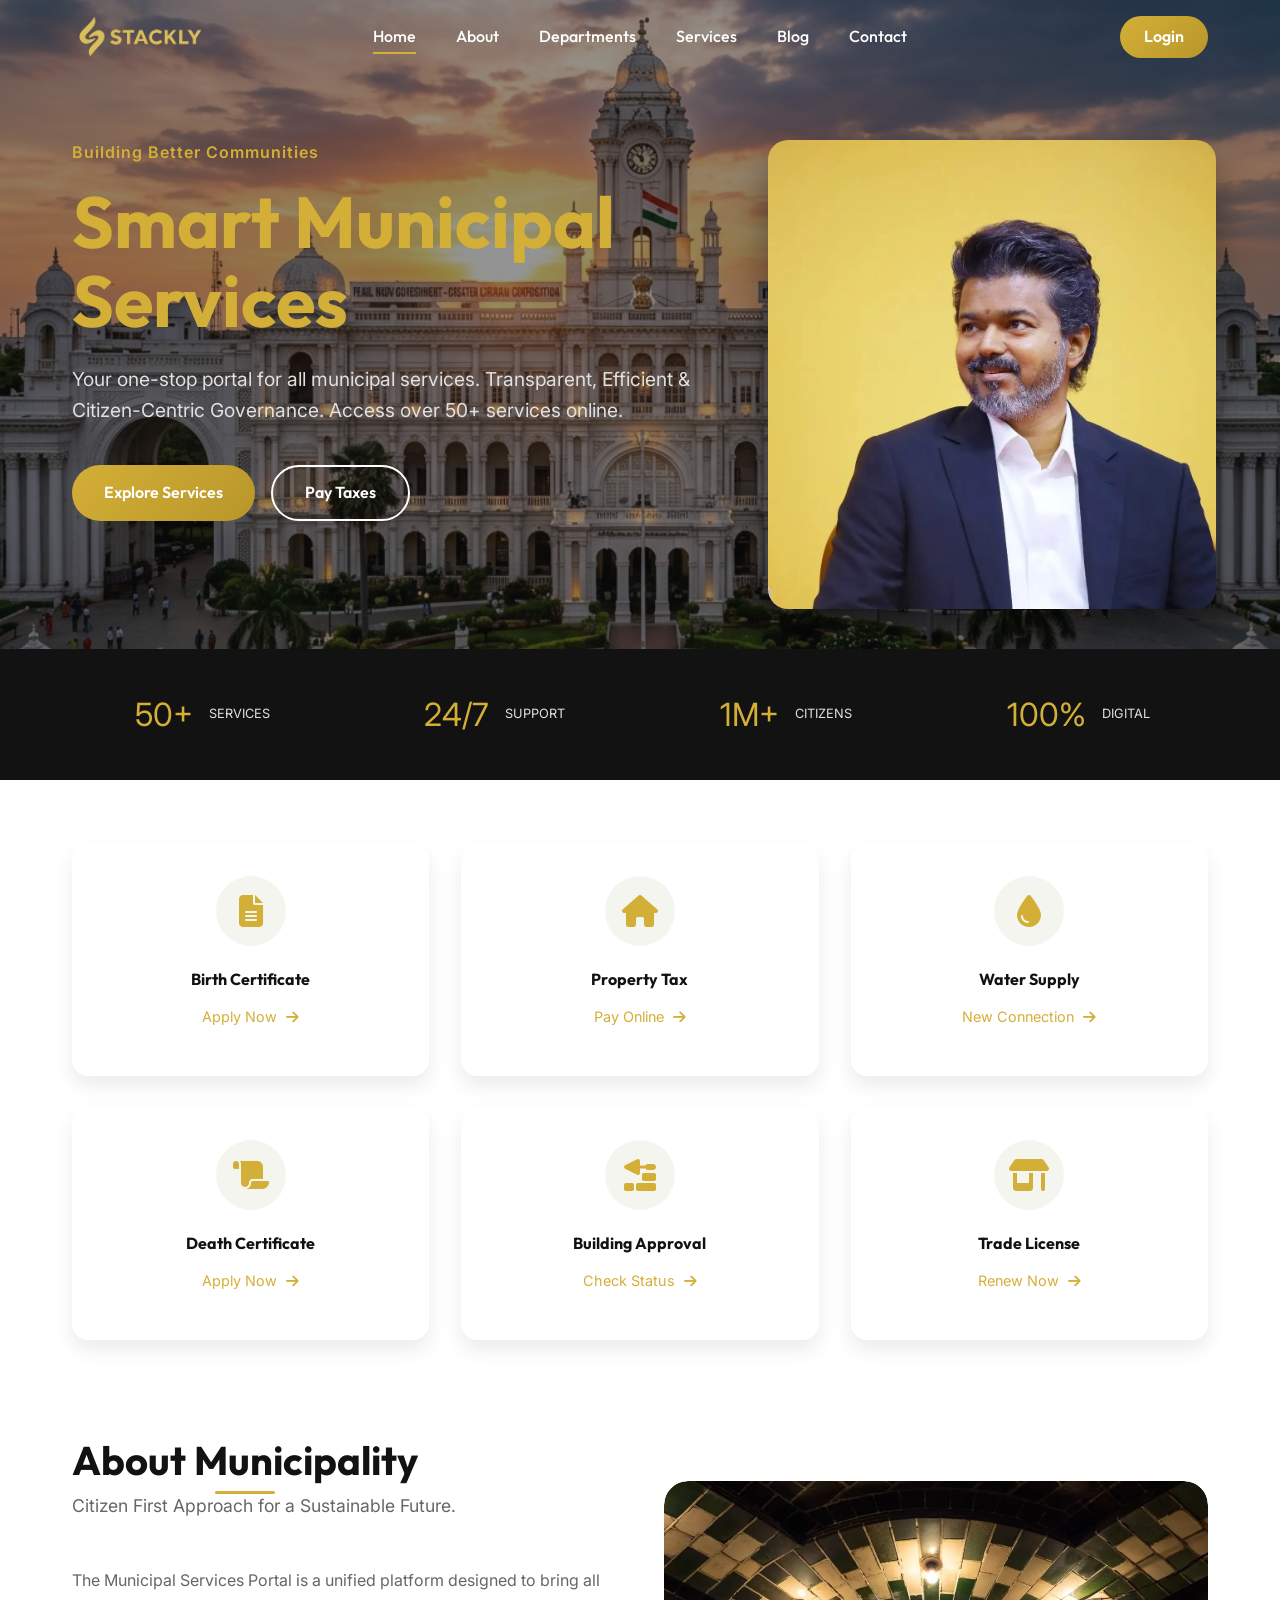
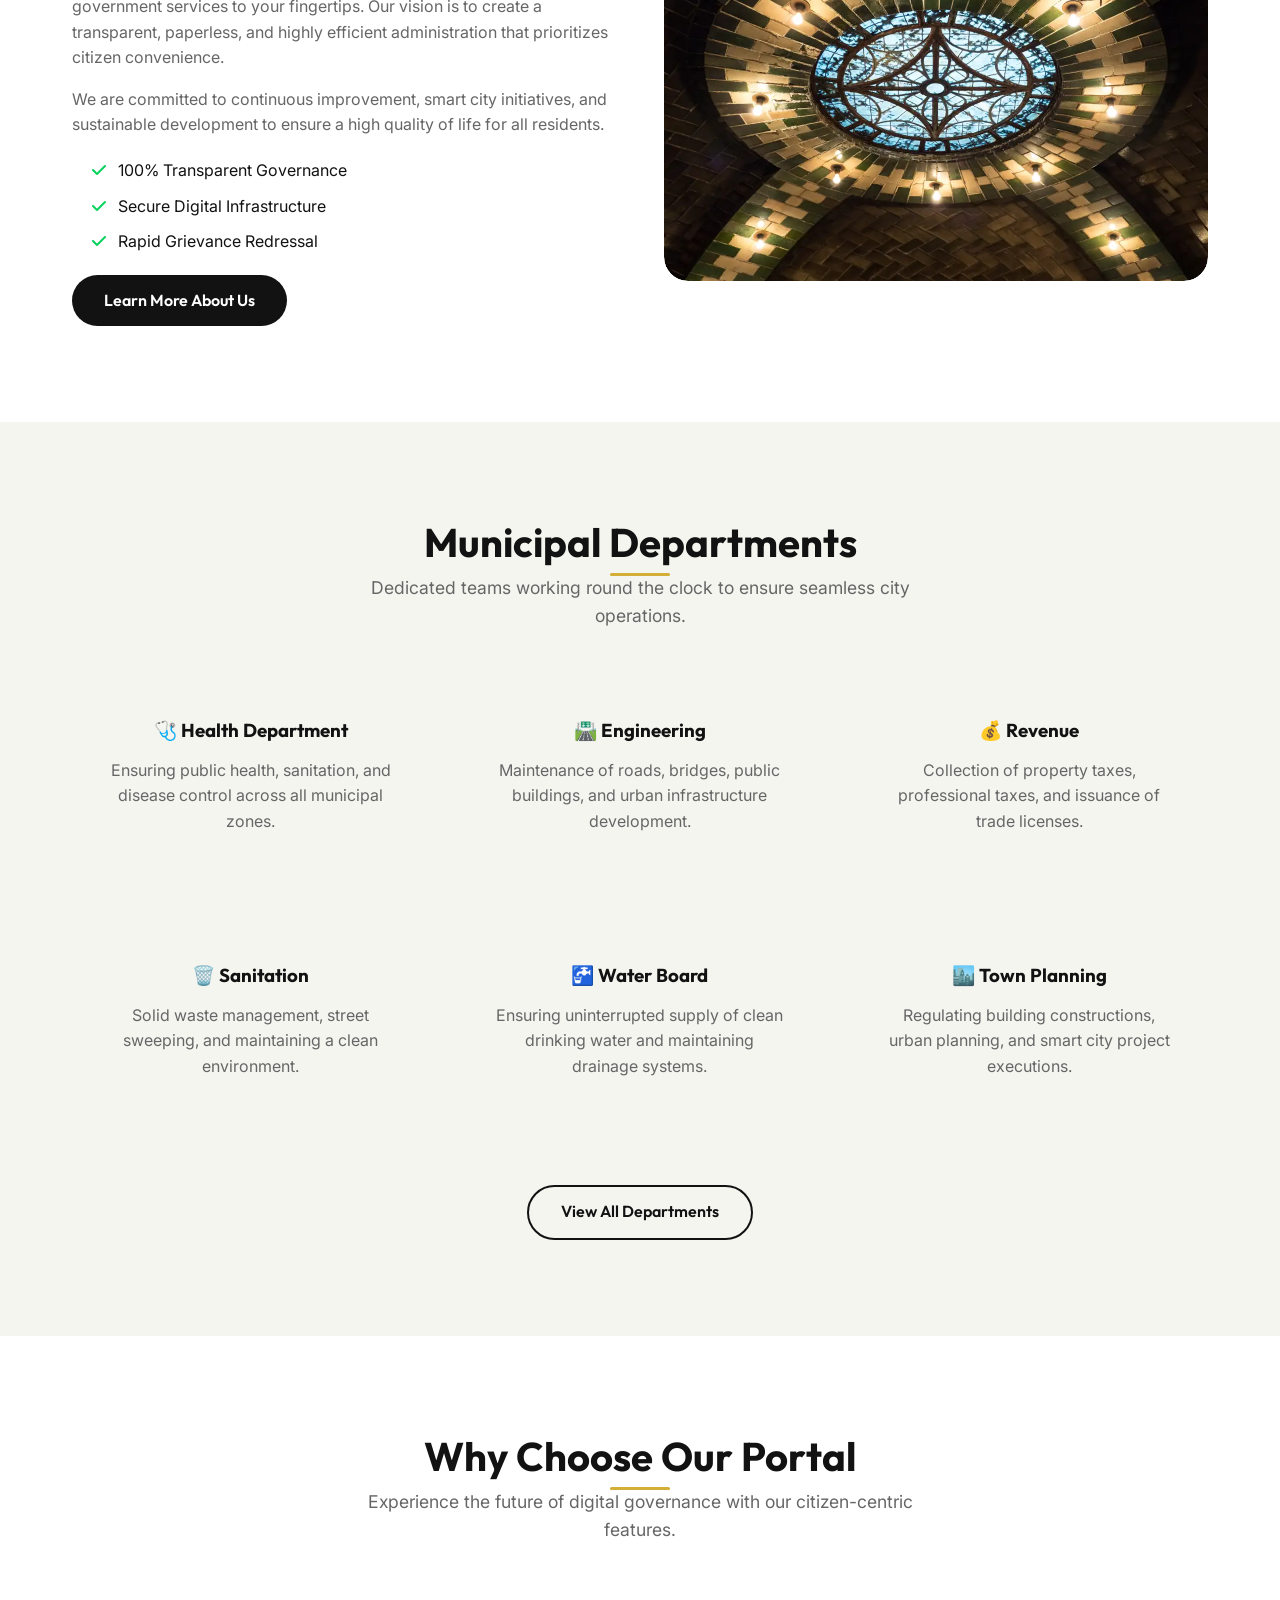
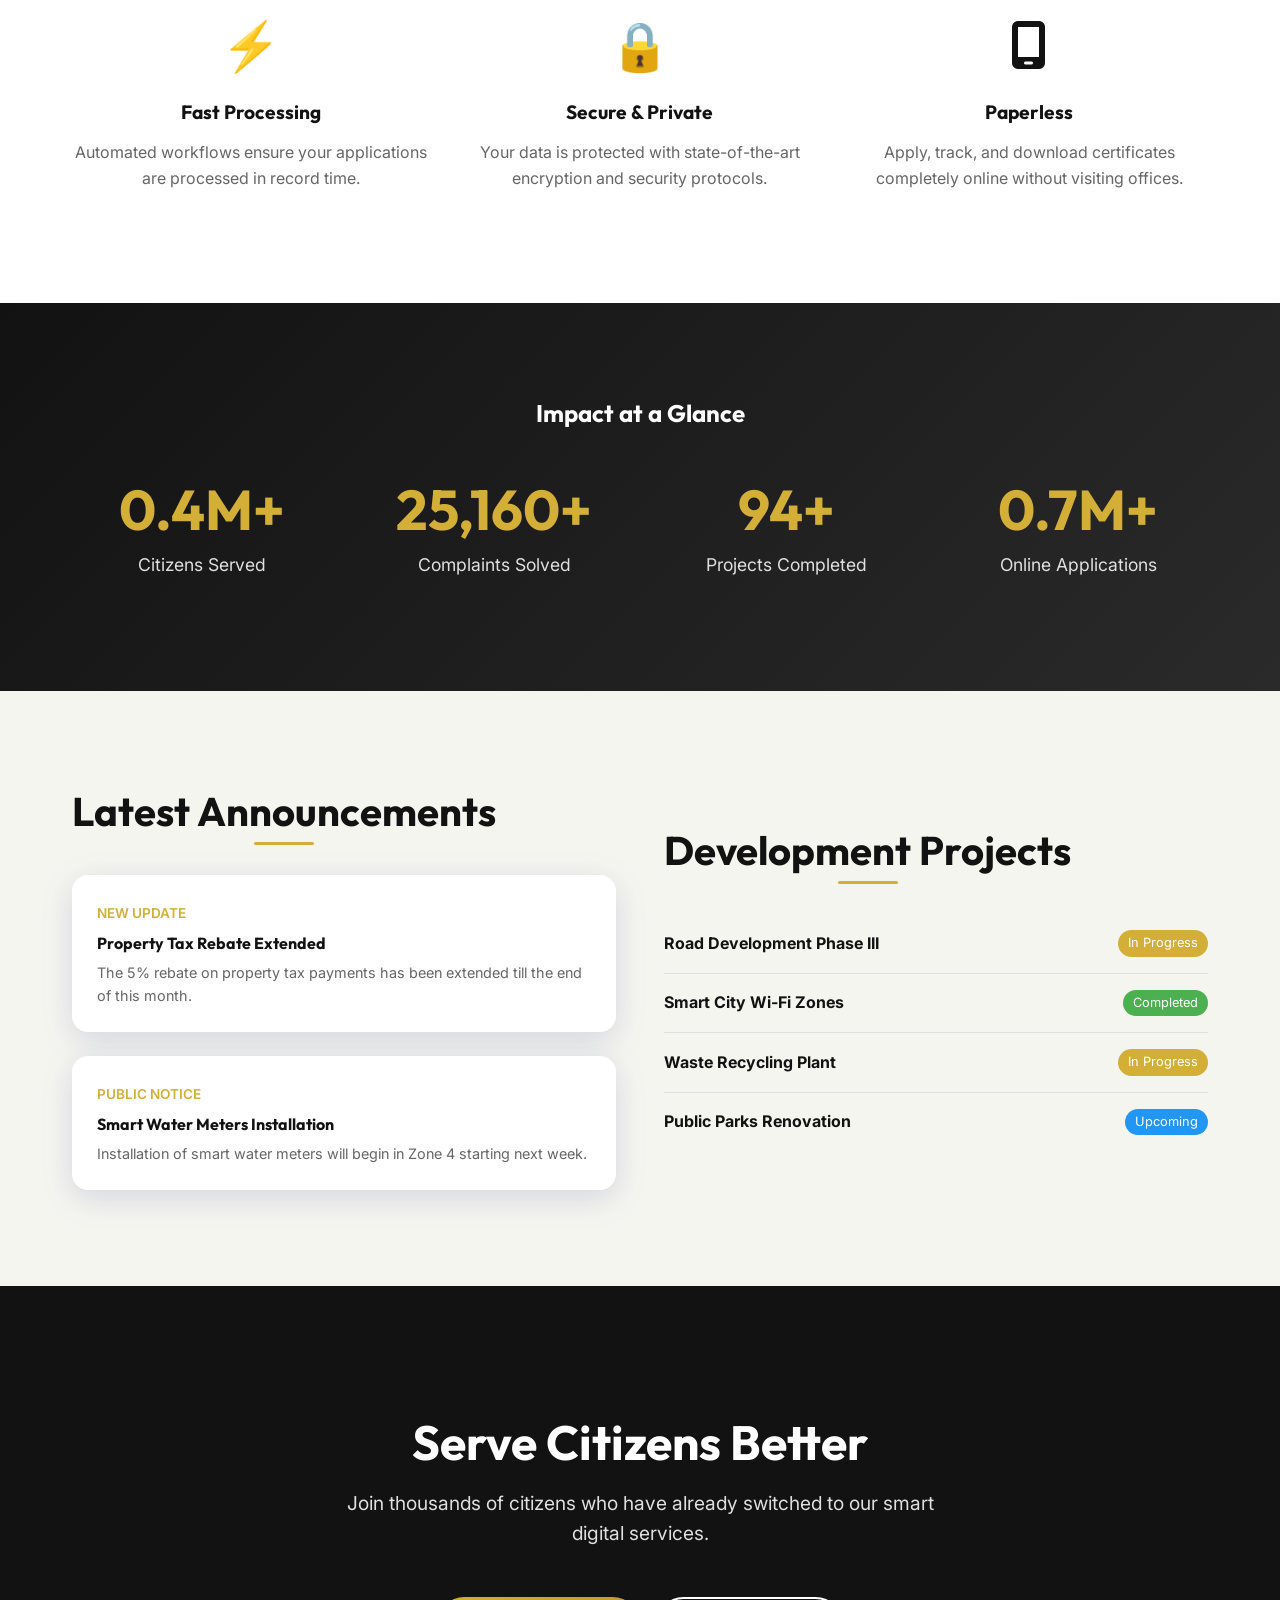
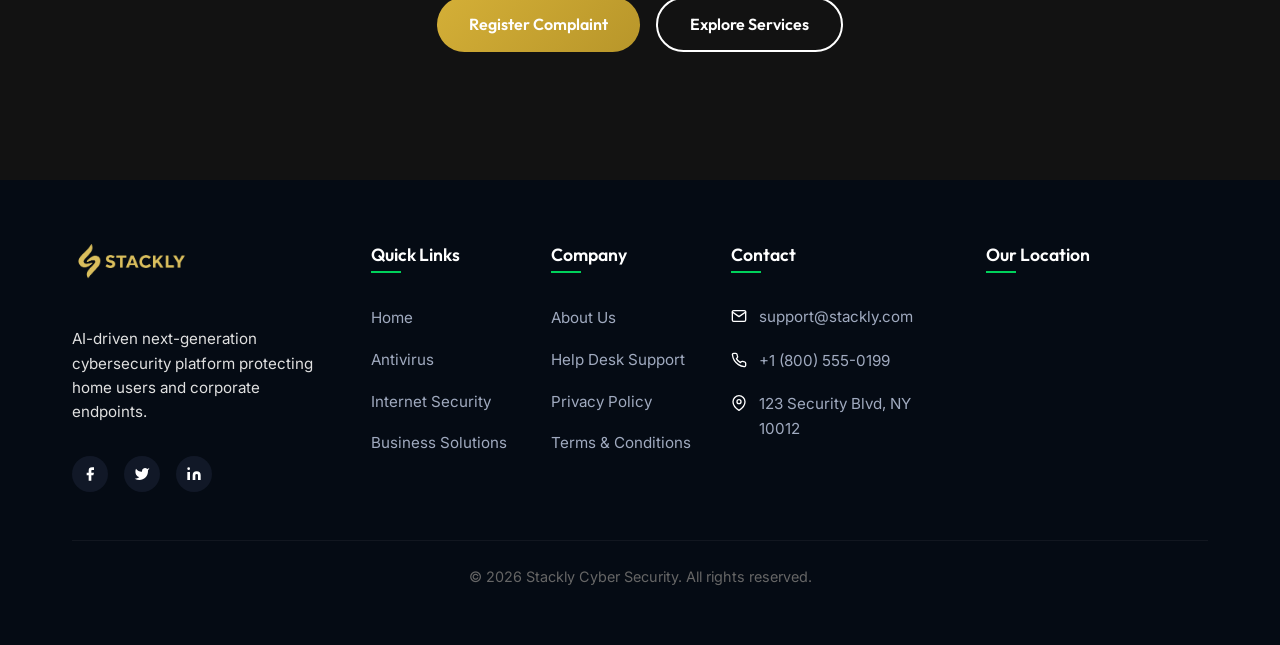
==== commit c2b31573: "Add files via upload" ====
--- a/index.html
+++ b/index.html
@@ -1,629 +1,671 @@
-<!DOCTYPE html>
-<html lang="en">
-<head>
-  <meta charset="UTF-8">
-  <meta name="viewport" content="width=device-width, initial-scale=1.0">
-  <title>Smart Municipal Services for a Better Tomorrow | STACKLY</title>
-  <meta name="description" content="Municipal Services Portal - Transparent, Efficient & Citizen-Centric Governance. Access 50+ services online.">
-  
-  <!-- Fonts -->
-  <link rel="preconnect" href="https://fonts.googleapis.com">
-  <link rel="preconnect" href="https://fonts.gstatic.com" crossorigin>
-  <link href="https://fonts.googleapis.com/css2?family=Inter:wght@300;400;500;600;700&family=Outfit:wght@400;500;600;700;800&display=swap" rel="stylesheet">
-  
-  <!-- CSS -->
-  <link rel="stylesheet" href="assets/css/variables.css">
-  <link rel="stylesheet" href="assets/css/style.css">
-  <link rel="stylesheet" href="assets/css/animations.css">
-  <link rel="stylesheet" href="assets/css/responsive.css">
-  
-  <style>
-    /* Specific Home Styles */
-    .hero-section {
-      position: relative;
-      min-height: 70vh;
-      display: flex;
-      align-items: center;
-      padding-top: 140px;
-      padding-bottom: 80px;
-      overflow: hidden;
-      background: var(--color-primary);
-    }
-    
-    .hero-bg {
-      position: absolute;
-      top: 0;
-      left: 0;
-      width: 100%;
-      height: 100%;
-      background: url('assets/images/hero.webp') no-repeat center center/cover;
-      opacity: 0.55;
-      z-index: 0;
-    }
-
-    .hero-cm {
-      position: absolute;
-      top: 140px;
-      bottom: 40px;
-      right: 5%;
-      height: calc(100% - 180px);
-      width: 35vw;
-      max-width: 450px;
-      object-fit: cover;
-      object-position: top center;
-      border-radius: 20px;
-      box-shadow: 0 20px 40px rgba(0,0,0,0.4);
-      z-index: 2;
-    }
-    
-    .hero-content {
-      position: relative;
-      z-index: 3;
-      max-width: 650px;
-      color: var(--color-white);
-    }
-    
-    .hero-subtitle {
-      color: var(--color-secondary);
-      font-weight: 600;
-      letter-spacing: 1px;
-      margin-bottom: 1rem;
-      display: block;
-    }
-    
-    .hero-title {
-      font-size: 4.5rem;
-      line-height: 1.1;
-      margin-bottom: 1.5rem;
-    }
-    
-    .hero-desc {
-      font-size: 1.2rem;
-      color: var(--color-light-gray);
-      margin-bottom: 2.5rem;
-    }
-    
-    .hero-buttons {
-      display: flex;
-      gap: 1rem;
-      margin-bottom: 3rem;
-    }
-    
-    .hero-search {
-      background: var(--bg-glass-dark);
-      backdrop-filter: blur(10px);
-      -webkit-backdrop-filter: blur(10px);
-      padding: 10px;
-      border-radius: var(--radius-full);
-      display: flex;
-      align-items: center;
-      border: var(--border-glass);
-      max-width: 500px;
-    }
-    .hero-search input {
-      flex: 1;
-      background: transparent;
-      border: none;
-      color: var(--color-white);
-      padding: 0 15px;
-      font-size: 1rem;
-      outline: none;
-    }
-    .hero-search input::placeholder {
-      color: rgba(255,255,255,0.6);
-    }
-    
-    .hero-stats {
-      display: flex;
-      gap: 4rem;
-      margin-top: 3.5rem;
-      flex-wrap: wrap;
-    }
-    .stat-item {
-      display: flex;
-      align-items: center;
-      gap: 1rem;
-      color: var(--color-white);
-    }
-    .stat-icon {
-      color: var(--color-secondary);
-      font-size: 2rem;
-    }
-    .stat-text h4 {
-      margin: 0;
-      font-size: 1.5rem;
-      color: var(--color-white);
-    }
-    .stat-text p {
-      margin: 0;
-      font-size: 0.8rem;
-      color: var(--color-light-gray);
-      text-transform: uppercase;
-    }
-
-    /* Floating Cards Section */
-    .services-quick {
-      margin-top: -80px;
-      position: relative;
-      z-index: 10;
-    }
-    .service-card {
-      background: var(--color-white);
-      border-radius: var(--radius-md);
-      padding: 2rem;
-      text-align: center;
-      box-shadow: var(--shadow-md);
-      transition: all var(--transition-normal);
-      height: 100%;
-    }
-    .service-card:hover {
-      transform: translateY(-10px);
-      box-shadow: var(--shadow-lg);
-    }
-    .service-icon {
-      width: 70px;
-      height: 70px;
-      margin: 0 auto 1.5rem;
-      background: var(--bg-secondary);
-      border-radius: 50%;
-      display: flex;
-      align-items: center;
-      justify-content: center;
-      color: var(--color-secondary);
-      font-size: 2rem;
-      transition: all var(--transition-fast);
-    }
-    .service-card:hover .service-icon {
-      background: var(--color-secondary);
-      color: var(--color-white);
-    }
-
-    /* About Section */
-    .about-img-wrap {
-      position: relative;
-      border-radius: var(--radius-lg);
-      overflow: hidden;
-    }
-    .about-img-wrap img {
-      border-radius: var(--radius-lg);
-    }
-
-    /* Department Cards */
-    .dept-card {
-      background: var(--bg-secondary);
-      border-radius: var(--radius-md);
-      padding: 2.5rem 2rem;
-      text-align: center;
-      transition: all var(--transition-normal);
-      border: 1px solid transparent;
-    }
-    .dept-card:hover {
-      background: var(--color-white);
-      border-color: var(--color-secondary);
-      box-shadow: var(--shadow-md);
-    }
-
-    /* Stats Section */
-    .stats-section {
-      background: var(--gradient-primary);
-      color: var(--color-white);
-      text-align: center;
-    }
-    .stats-grid {
-      display: grid;
-      grid-template-columns: repeat(4, 1fr);
-      gap: 2rem;
-    }
-    .stat-box h3 {
-      font-size: 3.5rem;
-      color: var(--color-secondary);
-      margin-bottom: 0.5rem;
-    }
-    .stat-box p {
-      color: var(--color-light-gray);
-      font-size: 1.1rem;
-    }
-
-    @media(max-width: 1024px) {
-      .hero-title { font-size: 3.5rem; }
-      .stats-grid { grid-template-columns: repeat(2, 1fr); }
-    }
-    @media(max-width: 768px) {
-      .hero-cm { display: none; }
-      .hero-overlay { background: rgba(18,18,18,0.85); }
-      .services-quick { margin-top: 2rem; }
-      .stats-grid { grid-template-columns: 1fr; }
-      .hero-stats { gap: 1rem; justify-content: space-between; }
-      .stat-item { flex-direction: column; text-align: center; gap: 0.5rem; }
-    }
-  </style>
-
-  <link rel="stylesheet" href="https://cdnjs.cloudflare.com/ajax/libs/font-awesome/6.4.0/css/all.min.css">
-</head>
-<body>
-
-  <!-- Loading Animation -->
-  <div id="loader" class="loader-overlay">
-    <div class="spinner"></div>
-  </div>
-
-  <!-- Navbar -->
-  <nav class="navbar navbar-dark">
-    <div class="container">
-      <a href="index.html" class="logo-container" style="display: flex; align-items: center;">
-        <img src="assets/images/logo.webp" alt="Municipal Services Portal Logo" style="height: 40px; width: auto; object-fit: contain;">
-      </a>
-      
-      <div class="nav-links" style="position: absolute; left: 50%; transform: translateX(-50%);">
-        <a href="index.html" class="nav-item active">Home</a>
-        <a href="about.html" class="nav-item">About</a>
-        <a href="departments.html" class="nav-item">Departments</a>
-        <a href="services.html" class="nav-item">Services</a>
-        <a href="blog.html" class="nav-item">Blog</a>
-        <a href="contact.html" class="nav-item">Contact</a>
-      </div>
-      
-      <a href="login.html" class="btn btn-secondary" style="padding: 0.5rem 1.5rem;">Login</a>
-      <button class="hamburger">
-        <span></span>
-        <span></span>
-        <span></span>
-      </button>
-    </div>
-  </nav>
-
-  <!-- Hero Section -->
-  <section class="hero-section">
-    <div class="hero-bg hero-parallax"></div>
-    <!-- Placeholder for CM Image -->
-    <img src="assets/images/cm.webp" alt="Chief Minister" class="hero-cm reveal-right" onerror="this.style.display='none'">
-    
-    <div class="container">
-      <div class="hero-content">
-        <span class="hero-subtitle">Building Better Communities</span>
-        <h1 class="hero-title">Smart Municipal Services for a Better Tomorrow</h1>
-        <p class="hero-desc">Your one-stop portal for all municipal services. Transparent, Efficient & Citizen-Centric Governance. Access over 50+ services online.</p>
-        
-        <div class="hero-buttons">
-          <a href="services.html" class="btn btn-secondary ripple">Explore Services</a>
-          <a href="login.html" class="btn btn-outline-white ripple">Pay Taxes</a>
-        </div>
-      </div>
-    </div>
-  </section>
-
-  <!-- Hero Stats Section -->
-  <section class="hero-stats-bar" style="background: var(--color-primary); padding: 2.5rem 0; margin-bottom: 4rem;">
-    <div class="container">
-      <div class="hero-stats reveal" style="display: flex; justify-content: space-around; align-items: center; flex-wrap: wrap; margin-top: 0; gap: 2rem;">
-        <div class="stat-item" style="flex: 1; min-width: 200px; justify-content: center;">
-          <div class="stat-icon">50+</div>
-          <div class="stat-text">
-            <p style="margin: 0; color: var(--color-light-gray);">Services</p>
-          </div>
-        </div>
-        <div class="stat-item" style="flex: 1; min-width: 200px; justify-content: center;">
-          <div class="stat-icon">24/7</div>
-          <div class="stat-text">
-            <p style="margin: 0; color: var(--color-light-gray);">Support</p>
-          </div>
-        </div>
-        <div class="stat-item" style="flex: 1; min-width: 200px; justify-content: center;">
-          <div class="stat-icon">1M+</div>
-          <div class="stat-text">
-            <p style="margin: 0; color: var(--color-light-gray);">Citizens</p>
-          </div>
-        </div>
-        <div class="stat-item" style="flex: 1; min-width: 200px; justify-content: center;">
-          <div class="stat-icon">100%</div>
-          <div class="stat-text">
-            <p style="margin: 0; color: var(--color-light-gray);">Digital</p>
-          </div>
-        </div>
-      </div>
-    </div>
-  </section>
-
-  <!-- Quick Services (Cards) -->
-  <section class="services-quick container" style="margin-top: 0;">
-    <div class="grid-3" style="grid-template-columns: repeat(6, 1fr);">
-      <a href="services.html" class="service-card float reveal delay-100" style="grid-column: span 2;">
-        <div class="service-icon"><i class="fa-solid fa-file-lines"></i></div>
-        <h4>Birth Certificate</h4>
-        <p style="font-size: 0.9rem; margin-top: 10px; color: var(--color-secondary);">Apply Now <i class="fa-solid fa-arrow-right" style="margin-left: 5px;"></i></p>
-      </a>
-      <a href="services.html" class="service-card float reveal delay-200" style="grid-column: span 2;">
-        <div class="service-icon"><i class="fa-solid fa-house"></i></div>
-        <h4>Property Tax</h4>
-        <p style="font-size: 0.9rem; margin-top: 10px; color: var(--color-secondary);">Pay Online <i class="fa-solid fa-arrow-right" style="margin-left: 5px;"></i></p>
-      </a>
-      <a href="services.html" class="service-card float reveal delay-300" style="grid-column: span 2;">
-        <div class="service-icon"><i class="fa-solid fa-droplet"></i></div>
-        <h4>Water Supply</h4>
-        <p style="font-size: 0.9rem; margin-top: 10px; color: var(--color-secondary);">New Connection <i class="fa-solid fa-arrow-right" style="margin-left: 5px;"></i></p>
-      </a>
-      <a href="services.html" class="service-card float reveal delay-100" style="grid-column: span 2; animation-delay: 1s;">
-        <div class="service-icon"><i class="fa-solid fa-scroll"></i></div>
-        <h4>Death Certificate</h4>
-        <p style="font-size: 0.9rem; margin-top: 10px; color: var(--color-secondary);">Apply Now <i class="fa-solid fa-arrow-right" style="margin-left: 5px;"></i></p>
-      </a>
-      <a href="services.html" class="service-card float reveal delay-200" style="grid-column: span 2; animation-delay: 1s;">
-        <div class="service-icon"><i class="fa-solid fa-trowel-bricks"></i></div>
-        <h4>Building Approval</h4>
-        <p style="font-size: 0.9rem; margin-top: 10px; color: var(--color-secondary);">Check Status <i class="fa-solid fa-arrow-right" style="margin-left: 5px;"></i></p>
-      </a>
-      <a href="services.html" class="service-card float reveal delay-300" style="grid-column: span 2; animation-delay: 1s;">
-        <div class="service-icon"><i class="fa-solid fa-shop"></i></div>
-        <h4>Trade License</h4>
-        <p style="font-size: 0.9rem; margin-top: 10px; color: var(--color-secondary);">Renew Now <i class="fa-solid fa-arrow-right" style="margin-left: 5px;"></i></p>
-      </a>
-    </div>
-  </section>
-
-  <!-- About Section -->
-  <section class="section section-light">
-    <div class="container grid-2">
-      <div class="reveal-left">
-        <h2 class="section-title">About Municipality</h2>
-        <p class="section-subtitle" style="margin-left: 0;">Citizen First Approach for a Sustainable Future.</p>
-        <p>The Municipal Services Portal is a unified platform designed to bring all government services to your fingertips. Our vision is to create a transparent, paperless, and highly efficient administration that prioritizes citizen convenience.</p>
-        <p>We are committed to continuous improvement, smart city initiatives, and sustainable development to ensure a high quality of life for all residents.</p>
-        <ul style="margin: 20px 0; padding-left: 20px;">
-          <li style="margin-bottom: 10px;"><i class="fa-solid fa-check" style="color: #00d25b; margin-right: 8px;"></i> 100% Transparent Governance</li>
-          <li style="margin-bottom: 10px;"><i class="fa-solid fa-check" style="color: #00d25b; margin-right: 8px;"></i> Secure Digital Infrastructure</li>
-          <li style="margin-bottom: 10px;"><i class="fa-solid fa-check" style="color: #00d25b; margin-right: 8px;"></i> Rapid Grievance Redressal</li>
-        </ul>
-        <a href="about.html" class="btn btn-primary ripple mt-4">Learn More About Us</a>
-      </div>
-      <div class="about-img-wrap reveal-right">
-        <!-- Placeholder for About Image -->
-        <div style="width: 100%; height: 400px; background: #e0e0e0; display: flex; align-items: center; justify-content: center; border-radius: var(--radius-lg);">
-          <img src="assets/images/about.webp" alt="About Municipality" onerror="this.style.display='none'">
-          <span style="color: #666; font-family: var(--font-heading);">Municipal Building Placeholder</span>
-        </div>
-      </div>
-    </div>
-  </section>
-
-  <!-- Departments Section -->
-  <section class="section section-gray">
-    <div class="container">
-      <div class="text-center reveal">
-        <h2 class="section-title">Municipal Departments</h2>
-        <p class="section-subtitle">Dedicated teams working round the clock to ensure seamless city operations.</p>
-      </div>
-      
-      <div class="grid-3" style="margin-top: 3rem;">
-        <div class="dept-card reveal delay-100">
-          <h3>🩺 Health Department</h3>
-          <p>Ensuring public health, sanitation, and disease control across all municipal zones.</p>
-        </div>
-        <div class="dept-card reveal delay-200">
-          <h3>🛣️ Engineering</h3>
-          <p>Maintenance of roads, bridges, public buildings, and urban infrastructure development.</p>
-        </div>
-        <div class="dept-card reveal delay-300">
-          <h3>💰 Revenue</h3>
-          <p>Collection of property taxes, professional taxes, and issuance of trade licenses.</p>
-        </div>
-        <div class="dept-card reveal delay-100">
-          <h3>🗑️ Sanitation</h3>
-          <p>Solid waste management, street sweeping, and maintaining a clean environment.</p>
-        </div>
-        <div class="dept-card reveal delay-200">
-          <h3>🚰 Water Board</h3>
-          <p>Ensuring uninterrupted supply of clean drinking water and maintaining drainage systems.</p>
-        </div>
-        <div class="dept-card reveal delay-300">
-          <h3>🏙️ Town Planning</h3>
-          <p>Regulating building constructions, urban planning, and smart city project executions.</p>
-        </div>
-      </div>
-      <div class="text-center" style="margin-top: 3rem;">
-        <a href="departments.html" class="btn btn-outline ripple">View All Departments</a>
-      </div>
-    </div>
-  </section>
-
-  <!-- Why Choose Us -->
-  <section class="section section-light">
-    <div class="container text-center reveal">
-      <h2 class="section-title">Why Choose Our Portal</h2>
-      <p class="section-subtitle">Experience the future of digital governance with our citizen-centric features.</p>
-      
-      <div class="grid-3" style="margin-top: 4rem;">
-        <div class="reveal-scale delay-100">
-          <div style="font-size: 3rem; margin-bottom: 1rem;">⚡</div>
-          <h4 style="font-size: 1.2rem;">Fast Processing</h4>
-          <p>Automated workflows ensure your applications are processed in record time.</p>
-        </div>
-        <div class="reveal-scale delay-200">
-          <div style="font-size: 3rem; margin-bottom: 1rem;">🔒</div>
-          <h4 style="font-size: 1.2rem;">Secure & Private</h4>
-          <p>Your data is protected with state-of-the-art encryption and security protocols.</p>
-        </div>
-        <div class="reveal-scale delay-300">
-          <div style="font-size: 3rem; margin-bottom: 1rem;"><i class="fa-solid fa-mobile-screen"></i></div>
-          <h4 style="font-size: 1.2rem;">Paperless</h4>
-          <p>Apply, track, and download certificates completely online without visiting offices.</p>
-        </div>
-      </div>
-    </div>
-  </section>
-
-  <!-- Animated Statistics -->
-  <section class="section stats-section">
-    <div class="container reveal">
-      <h2 style="color: var(--color-white); margin-bottom: 3rem;">Impact at a Glance</h2>
-      <div class="stats-grid">
-        <div class="stat-box">
-          <h3 class="counter-val" data-target="1500000">0</h3>
-          <p>Citizens Served</p>
-        </div>
-        <div class="stat-box">
-          <h3 class="counter-val" data-target="85000">0</h3>
-          <p>Complaints Solved</p>
-        </div>
-        <div class="stat-box">
-          <h3 class="counter-val" data-target="320">0</h3>
-          <p>Projects Completed</p>
-        </div>
-        <div class="stat-box">
-          <h3 class="counter-val" data-target="2500000">0</h3>
-          <p>Online Applications</p>
-        </div>
-      </div>
-    </div>
-  </section>
-
-  <!-- Development Projects & Announcements -->
-  <section class="section section-gray">
-    <div class="container">
-      <div class="grid-2">
-        <div class="reveal-left">
-          <h2 class="section-title">Latest Announcements</h2>
-          <div style="margin-top: 2rem; display: flex; flex-direction: column; gap: 1.5rem;">
-            <div class="glass-card" style="padding: 1.5rem; background: var(--color-white);">
-              <span style="color: var(--color-secondary); font-size: 0.85rem; font-weight: 600;">NEW UPDATE</span>
-              <h4 style="margin: 0.5rem 0;">Property Tax Rebate Extended</h4>
-              <p style="font-size: 0.9rem; margin-bottom: 0;">The 5% rebate on property tax payments has been extended till the end of this month.</p>
-            </div>
-            <div class="glass-card" style="padding: 1.5rem; background: var(--color-white);">
-              <span style="color: var(--color-secondary); font-size: 0.85rem; font-weight: 600;">PUBLIC NOTICE</span>
-              <h4 style="margin: 0.5rem 0;">Smart Water Meters Installation</h4>
-              <p style="font-size: 0.9rem; margin-bottom: 0;">Installation of smart water meters will begin in Zone 4 starting next week.</p>
-            </div>
-          </div>
-        </div>
-        
-        <div class="reveal-right">
-          <h2 class="section-title">Development Projects</h2>
-          <ul style="margin-top: 2rem; list-style: none;">
-            <li style="padding: 1rem 0; border-bottom: 1px solid var(--color-light-gray); display: flex; justify-content: space-between; align-items: center;">
-              <strong>Road Development Phase III</strong> <span style="background: var(--color-secondary); color: white; padding: 3px 10px; border-radius: 20px; font-size: 0.8rem;">In Progress</span>
-            </li>
-            <li style="padding: 1rem 0; border-bottom: 1px solid var(--color-light-gray); display: flex; justify-content: space-between; align-items: center;">
-              <strong>Smart City Wi-Fi Zones</strong> <span style="background: #4CAF50; color: white; padding: 3px 10px; border-radius: 20px; font-size: 0.8rem;">Completed</span>
-            </li>
-            <li style="padding: 1rem 0; border-bottom: 1px solid var(--color-light-gray); display: flex; justify-content: space-between; align-items: center;">
-              <strong>Waste Recycling Plant</strong> <span style="background: var(--color-secondary); color: white; padding: 3px 10px; border-radius: 20px; font-size: 0.8rem;">In Progress</span>
-            </li>
-            <li style="padding: 1rem 0; display: flex; justify-content: space-between; align-items: center;">
-              <strong>Public Parks Renovation</strong> <span style="background: #2196F3; color: white; padding: 3px 10px; border-radius: 20px; font-size: 0.8rem;">Upcoming</span>
-            </li>
-          </ul>
-        </div>
-      </div>
-    </div>
-  </section>
-
-  <!-- Call to Action -->
-  <section class="section section-dark text-center" style="padding: 8rem 0;">
-    <div class="container reveal-scale">
-      <h2 style="font-size: 3rem; margin-bottom: 1rem;">Serve Citizens Better</h2>
-      <p style="font-size: 1.2rem; max-width: 600px; margin: 0 auto 3rem; color: var(--color-light-gray);">Join thousands of citizens who have already switched to our smart digital services.</p>
-      <div style="display: flex; gap: 1rem; justify-content: center;">
-        <a href="contact.html" class="btn btn-secondary ripple">Register Complaint</a>
-        <a href="services.html" class="btn btn-outline-white ripple">Explore Services</a>
-      </div>
-    </div>
-  </section>
-  <!-- Footer -->
-  <footer class="footer" style="background-color: #050b14; color: #a0aabf; padding-top: 4rem;">
-    <style>
-      .cyber-title::after {
-        content: '';
-        position: absolute;
-        left: 0;
-        bottom: 0;
-        width: 30px;
-        height: 2px;
-        background-color: #00d25b;
-      }
-      .cyber-links a {
-        transition: color 0.2s;
-      }
-      .cyber-links a:hover {
-        color: #00d25b !important;
-      }
-      @media (max-width: 992px) {
-        .cyber-grid { grid-template-columns: repeat(2, 1fr) !important; }
-      }
-      @media (max-width: 768px) {
-        .cyber-grid { grid-template-columns: 1fr !important; }
-      }
-    </style>
-    <div class="container">
-      <div class="cyber-grid" style="display: grid; grid-template-columns: 1.8fr 1fr 1fr 1.5fr 1.5fr; gap: 2rem; margin-bottom: 3rem;">
-        
-        <div class="footer-brand">
-          <a href="index.html" class="logo-container" style="display: inline-flex; align-items: center; margin-bottom: 1.5rem;">
-            <img src="assets/images/logo.webp" alt="Stackly Logo" style="height: 35px; width: auto; object-fit: contain;">
-          </a>
-          <p style="margin-bottom: 2rem; line-height: 1.6; font-size: 0.95rem;">AI-driven next-generation cybersecurity platform protecting home users and corporate endpoints.</p>
-          <div class="social-icons" style="display: flex; gap: 1rem;">
-            <a href="#" class="social-icon" style="background: #111827; width: 36px; height: 36px; border-radius: 50%; display: flex; align-items: center; justify-content: center; color: white; transition: 0.3s;" onmouseover="this.style.background='#00d25b'" onmouseout="this.style.background='#111827'"><svg width="16" height="16" fill="currentColor" viewBox="0 0 24 24"><path d="M18 2h-3a5 5 0 0 0-5 5v3H7v4h3v8h4v-8h3l1-4h-4V7a1 1 0 0 1 1-1h3z"></path></svg></a>
-            <a href="#" class="social-icon" style="background: #111827; width: 36px; height: 36px; border-radius: 50%; display: flex; align-items: center; justify-content: center; color: white; transition: 0.3s;" onmouseover="this.style.background='#00d25b'" onmouseout="this.style.background='#111827'"><svg width="16" height="16" fill="currentColor" viewBox="0 0 24 24"><path d="M23 3a10.9 10.9 0 0 1-3.14 1.53 4.48 4.48 0 0 0-7.86 3v1A10.66 10.66 0 0 1 3 4s-4 9 5 13a11.64 11.64 0 0 1-7 2c9 5 20 0 20-11.5a4.5 4.5 0 0 0-.08-.83A7.72 7.72 0 0 0 23 3z"></path></svg></a>
-            <a href="#" class="social-icon" style="background: #111827; width: 36px; height: 36px; border-radius: 50%; display: flex; align-items: center; justify-content: center; color: white; transition: 0.3s;" onmouseover="this.style.background='#00d25b'" onmouseout="this.style.background='#111827'"><svg width="16" height="16" fill="currentColor" viewBox="0 0 24 24"><path d="M16 8a6 6 0 0 1 6 6v7h-4v-7a2 2 0 0 0-2-2 2 2 0 0 0-2 2v7h-4v-7a6 6 0 0 1 6-6zM2 9h4v12H2z"></path><circle cx="4" cy="4" r="2"></circle></svg></a>
-          </div>
-        </div>
-        
-        <div>
-          <h4 class="cyber-title" style="color: white; font-size: 1.1rem; font-weight: 600; margin-bottom: 2rem; position: relative; padding-bottom: 0.5rem;">Quick Links</h4>
-          <ul class="cyber-links" style="list-style: none; padding: 0;">
-            <li style="margin-bottom: 1rem;"><a href="#" style="color: inherit; text-decoration: none; font-size: 0.95rem;">Home</a></li>
-            <li style="margin-bottom: 1rem;"><a href="#" style="color: inherit; text-decoration: none; font-size: 0.95rem;">Antivirus</a></li>
-            <li style="margin-bottom: 1rem;"><a href="#" style="color: inherit; text-decoration: none; font-size: 0.95rem;">Internet Security</a></li>
-            <li style="margin-bottom: 1rem;"><a href="#" style="color: inherit; text-decoration: none; font-size: 0.95rem;">Business Solutions</a></li>
-          </ul>
-        </div>
-        
-        <div>
-          <h4 class="cyber-title" style="color: white; font-size: 1.1rem; font-weight: 600; margin-bottom: 2rem; position: relative; padding-bottom: 0.5rem;">Company</h4>
-          <ul class="cyber-links" style="list-style: none; padding: 0;">
-            <li style="margin-bottom: 1rem;"><a href="#" style="color: inherit; text-decoration: none; font-size: 0.95rem;">About Us</a></li>
-            <li style="margin-bottom: 1rem;"><a href="#" style="color: inherit; text-decoration: none; font-size: 0.95rem;">Help Desk Support</a></li>
-            <li style="margin-bottom: 1rem;"><a href="#" style="color: inherit; text-decoration: none; font-size: 0.95rem;">Privacy Policy</a></li>
-            <li style="margin-bottom: 1rem;"><a href="#" style="color: inherit; text-decoration: none; font-size: 0.95rem;">Terms & Conditions</a></li>
-          </ul>
-        </div>
-
-        <div>
-          <h4 class="cyber-title" style="color: white; font-size: 1.1rem; font-weight: 600; margin-bottom: 2rem; position: relative; padding-bottom: 0.5rem;">Contact</h4>
-          <ul style="list-style: none; padding: 0;">
-            <li style="margin-bottom: 1.2rem; display: flex; align-items: flex-start; gap: 12px; font-size: 0.95rem;">
-              <svg style="margin-top: 3px; min-width: 16px;" width="16" height="16" viewBox="0 0 24 24" fill="none" stroke="white" stroke-width="2" stroke-linecap="round" stroke-linejoin="round"><path d="M4 4h16c1.1 0 2 .9 2 2v12c0 1.1-.9 2-2 2H4c-1.1 0-2-.9-2-2V6c0-1.1.9-2 2-2z"></path><polyline points="22,6 12,13 2,6"></polyline></svg>
-              <span>support@stackly.com</span>
-            </li>
-            <li style="margin-bottom: 1.2rem; display: flex; align-items: flex-start; gap: 12px; font-size: 0.95rem;">
-              <svg style="margin-top: 3px; min-width: 16px;" width="16" height="16" viewBox="0 0 24 24" fill="none" stroke="white" stroke-width="2" stroke-linecap="round" stroke-linejoin="round"><path d="M22 16.92v3a2 2 0 0 1-2.18 2 19.79 19.79 0 0 1-8.63-3.07 19.5 19.5 0 0 1-6-6 19.79 19.79 0 0 1-3.07-8.67A2 2 0 0 1 4.11 2h3a2 2 0 0 1 2 1.72 12.84 12.84 0 0 0 .7 2.81 2 2 0 0 1-.45 2.11L8.09 9.91a16 16 0 0 0 6 6l1.27-1.27a2 2 0 0 1 2.11-.45 12.84 12.84 0 0 0 2.81.7A2 2 0 0 1 22 16.92z"></path></svg>
-              <span>+1 (800) 555-0199</span>
-            </li>
-            <li style="margin-bottom: 1.2rem; display: flex; align-items: flex-start; gap: 12px; font-size: 0.95rem;">
-              <svg style="margin-top: 3px; min-width: 16px;" width="16" height="16" viewBox="0 0 24 24" fill="none" stroke="white" stroke-width="2" stroke-linecap="round" stroke-linejoin="round"><path d="M21 10c0 7-9 13-9 13s-9-6-9-13a9 9 0 0 1 18 0z"></path><circle cx="12" cy="10" r="3"></circle></svg>
-              <span>123 Security Blvd, NY 10012</span>
-            </li>
-          </ul>
-        </div>
-        
-        <div>
-          <h4 class="cyber-title" style="color: white; font-size: 1.1rem; font-weight: 600; margin-bottom: 2rem; position: relative; padding-bottom: 0.5rem;">Our Location</h4>
-          <div style="width: 100%; height: 160px; border-radius: 8px; overflow: hidden; position: relative;">
-            <iframe src="https://www.google.com/maps/embed?pb=!1m18!1m12!1m3!1d3907.1615358008394!2d78.17140487327917!3d11.682961841822499!2m3!1f0!2f0!3f0!3m2!1i1024!2i768!4f13.1!3m3!1m2!1s0x3babefef7fd970bb%3A0xe11aef1a71994f9!2sStackly!5e0!3m2!1sen!2sin!4v1785152239977!5m2!1sen!2sin" width="100%" height="100%" style="border:0; filter: invert(90%) hue-rotate(180deg) contrast(80%);" allowfullscreen="" loading="lazy" referrerpolicy="no-referrer-when-downgrade"></iframe>
-          </div>
-        </div>
-      </div>
-      
-      <div class="footer-bottom" style="border-top: 1px solid rgba(255,255,255,0.05); padding: 1.5rem 0; text-align: center; display: flex; justify-content: center; font-size: 0.9rem;">
-        <p style="margin: 0;">&copy; 2026 Stackly Cyber Security. All rights reserved.</p>
-      </div>
-    </div>
-  </footer>
-
-  <button id="backToTop" title="Go to top"><i class="fa-solid fa-arrow-up"></i></button>
-
-  <script src="assets/js/script.js"></script>
-  <script src="assets/js/animation.js"></script>
-  <script src="assets/js/dashboard.js"></script>
-</body>
-</html>
+<!DOCTYPE html>
+<html lang="en">
+<head>
+  <meta charset="UTF-8">
+  <meta name="viewport" content="width=device-width, initial-scale=1.0">
+  <title>Smart Municipal Services for a Better Tomorrow | STACKLY</title>
+  <meta name="description" content="Municipal Services Portal - Transparent, Efficient & Citizen-Centric Governance. Access 50+ services online.">
+  
+  <!-- Fonts -->
+  <link rel="preconnect" href="https://fonts.googleapis.com">
+  <link rel="preconnect" href="https://fonts.gstatic.com" crossorigin>
+  <link href="https://fonts.googleapis.com/css2?family=Inter:wght@300;400;500;600;700&family=Outfit:wght@400;500;600;700;800&display=swap" rel="stylesheet">
+  
+  <!-- CSS -->
+  <link rel="stylesheet" href="assets/css/variables.css">
+  <link rel="stylesheet" href="assets/css/style.css">
+  <link rel="stylesheet" href="assets/css/animations.css">
+  <link rel="stylesheet" href="assets/css/responsive.css">
+  
+  <style>
+    /* Specific Home Styles */
+    .hero-section {
+      position: relative;
+      min-height: 70vh;
+      display: flex;
+      align-items: center;
+      padding-top: 140px;
+      padding-bottom: 80px;
+      overflow: hidden;
+      background: var(--color-primary);
+    }
+    
+    .hero-bg-slider {
+      position: absolute;
+      top: 0;
+      left: 0;
+      width: 100%;
+      height: 100%;
+      z-index: 0;
+    }
+    .hero-bg-slide {
+      position: absolute;
+      top: 0;
+      left: 0;
+      width: 100%;
+      height: 100%;
+      background-size: cover;
+      background-position: center center;
+      background-repeat: no-repeat;
+      opacity: 0;
+      transition: opacity 1.5s ease-in-out;
+    }
+    .hero-bg-slide.active {
+      opacity: 0.55;
+    }
+
+    .hero-cm {
+      position: absolute;
+      top: 140px;
+      bottom: 40px;
+      right: 5%;
+      height: calc(100% - 180px);
+      width: 35vw;
+      max-width: 450px;
+      object-fit: cover;
+      object-position: top center;
+      border-radius: 20px;
+      box-shadow: 0 20px 40px rgba(0,0,0,0.4);
+      z-index: 2;
+    }
+    
+    .hero-content {
+      position: relative;
+      z-index: 3;
+      max-width: 650px;
+      color: var(--color-white);
+    }
+    
+    .hero-subtitle {
+      color: var(--color-secondary);
+      font-weight: 600;
+      letter-spacing: 1px;
+      margin-bottom: 1rem;
+      display: block;
+    }
+    
+    .hero-title {
+      font-size: 4.5rem;
+      line-height: 1.1;
+      margin-bottom: 1.5rem;
+    }
+    
+    .hero-desc {
+      font-size: 1.2rem;
+      color: var(--color-light-gray);
+      margin-bottom: 2.5rem;
+    }
+    
+    .hero-buttons {
+      display: flex;
+      gap: 1rem;
+      margin-bottom: 3rem;
+    }
+    
+    .hero-search {
+      background: var(--bg-glass-dark);
+      backdrop-filter: blur(10px);
+      -webkit-backdrop-filter: blur(10px);
+      padding: 10px;
+      border-radius: var(--radius-full);
+      display: flex;
+      align-items: center;
+      border: var(--border-glass);
+      max-width: 500px;
+    }
+    .hero-search input {
+      flex: 1;
+      background: transparent;
+      border: none;
+      color: var(--color-white);
+      padding: 0 15px;
+      font-size: 1rem;
+      outline: none;
+    }
+    .hero-search input::placeholder {
+      color: rgba(255,255,255,0.6);
+    }
+    
+    .hero-stats {
+      display: flex;
+      gap: 4rem;
+      margin-top: 3.5rem;
+      flex-wrap: wrap;
+    }
+    .stat-item {
+      display: flex;
+      align-items: center;
+      gap: 1rem;
+      color: var(--color-white);
+    }
+    .stat-icon {
+      color: var(--color-secondary);
+      font-size: 2rem;
+    }
+    .stat-text h4 {
+      margin: 0;
+      font-size: 1.5rem;
+      color: var(--color-white);
+    }
+    .stat-text p {
+      margin: 0;
+      font-size: 0.8rem;
+      color: var(--color-light-gray);
+      text-transform: uppercase;
+    }
+
+    /* Floating Cards Section */
+    .services-quick {
+      margin-top: -80px;
+      position: relative;
+      z-index: 10;
+    }
+    .service-card {
+      background: var(--color-white);
+      border-radius: var(--radius-md);
+      padding: 2rem;
+      text-align: center;
+      box-shadow: var(--shadow-md);
+      transition: all var(--transition-normal);
+      height: 100%;
+    }
+    .service-card:hover {
+      transform: translateY(-10px);
+      box-shadow: var(--shadow-lg);
+    }
+    .service-icon {
+      width: 70px;
+      height: 70px;
+      margin: 0 auto 1.5rem;
+      background: var(--bg-secondary);
+      border-radius: 50%;
+      display: flex;
+      align-items: center;
+      justify-content: center;
+      color: var(--color-secondary);
+      font-size: 2rem;
+      transition: all var(--transition-fast);
+    }
+    .service-card:hover .service-icon {
+      background: var(--color-secondary);
+      color: var(--color-white);
+    }
+
+    /* About Section */
+    .about-img-wrap {
+      position: relative;
+      border-radius: var(--radius-lg);
+      overflow: hidden;
+    }
+    .about-img-wrap img {
+      border-radius: var(--radius-lg);
+    }
+
+    /* Department Cards */
+    .dept-card {
+      background: var(--bg-secondary);
+      border-radius: var(--radius-md);
+      padding: 2.5rem 2rem;
+      text-align: center;
+      transition: all var(--transition-normal);
+      border: 1px solid transparent;
+    }
+    .dept-card:hover {
+      background: var(--color-white);
+      border-color: var(--color-secondary);
+      box-shadow: var(--shadow-md);
+    }
+
+    /* Stats Section */
+    .stats-section {
+      background: var(--gradient-primary);
+      color: var(--color-white);
+      text-align: center;
+    }
+    .stats-grid {
+      display: grid;
+      grid-template-columns: repeat(4, 1fr);
+      gap: 2rem;
+    }
+    .stat-box h3 {
+      font-size: 3.5rem;
+      color: var(--color-secondary);
+      margin-bottom: 0.5rem;
+    }
+    .stat-box p {
+      color: var(--color-light-gray);
+      font-size: 1.1rem;
+    }
+
+    @media(max-width: 1024px) {
+      .hero-title { font-size: 3.5rem; }
+      .stats-grid { grid-template-columns: repeat(2, 1fr); }
+    }
+    @media(max-width: 768px) {
+      .hero-cm { 
+        display: block !important;
+        position: absolute !important;
+        top: auto !important;
+        bottom: 0 !important;
+        right: 0 !important;
+        width: 160px !important;
+        height: auto !important;
+        border-radius: 40px 0 0 0 !important;
+        opacity: 0.4 !important;
+        z-index: 1 !important;
+        box-shadow: none !important;
+        transform: none !important;
+        transition: none !important;
+      }
+      .hero-overlay { background: rgba(18,18,18,0.85); }
+      .services-quick { margin-top: 2rem; }
+      .stats-grid { grid-template-columns: 1fr; }
+      .hero-stats { gap: 1rem; justify-content: space-between; }
+      .stat-item { flex-direction: column; text-align: center; gap: 0.5rem; }
+    }
+  </style>
+
+  <link rel="stylesheet" href="https://cdnjs.cloudflare.com/ajax/libs/font-awesome/6.4.0/css/all.min.css">
+</head>
+<body>
+
+  <!-- Loading Animation -->
+  <div id="loader" class="loader-overlay">
+    <div class="spinner"></div>
+  </div>
+
+  <!-- Navbar -->
+  <nav class="navbar navbar-dark">
+    <div class="container">
+      <a href="index.html" class="logo-container" style="display: flex; align-items: center;">
+        <img src="assets/images/logo.webp" alt="Municipal Services Portal Logo" style="height: 40px; width: auto; object-fit: contain;">
+      </a>
+      
+      <div class="nav-links" style="position: absolute; left: 50%; transform: translateX(-50%);">
+        <a href="index.html" class="nav-item active">Home</a>
+        <a href="about.html" class="nav-item">About</a>
+        <a href="departments.html" class="nav-item">Departments</a>
+        <a href="services.html" class="nav-item">Services</a>
+        <a href="blog.html" class="nav-item">Blog</a>
+        <a href="contact.html" class="nav-item">Contact</a>
+      </div>
+      
+      <a href="login.html" class="btn btn-secondary" style="padding: 0.5rem 1.5rem;">Login</a>
+      <button class="hamburger">
+        <span></span>
+        <span></span>
+        <span></span>
+      </button>
+    </div>
+  </nav>
+
+  <!-- Hero Section -->
+  <section class="hero-section">
+    <div class="hero-bg-slider hero-parallax">
+      <div class="hero-bg-slide active" style="background-image: url('assets/images/hero.webp');"></div>
+      <div class="hero-bg-slide" style="background-image: url('assets/images/hero2.webp');"></div>
+      <div class="hero-bg-slide" style="background-image: url('assets/images/hero3.webp');"></div>
+    </div>
+    <!-- Placeholder for CM Image -->
+    <img src="assets/images/cm.webp" alt="Chief Minister" class="hero-cm reveal-right" onerror="this.style.display='none'">
+    
+    <div class="container">
+      <div class="hero-content">
+        <span class="hero-subtitle">Building Better Communities</span>
+        <h1 class="hero-title" style="color: var(--color-secondary);">Smart Municipal Services</h1>
+        <p class="hero-desc">Your one-stop portal for all municipal services. Transparent, Efficient & Citizen-Centric Governance. Access over 50+ services online.</p>
+        
+        <div class="hero-buttons">
+          <a href="services.html" class="btn btn-secondary ripple">Explore Services</a>
+          <a href="login.html" class="btn btn-outline-white ripple">Pay Taxes</a>
+        </div>
+      </div>
+    </div>
+  </section>
+
+  <!-- Hero Stats Section -->
+  <section class="hero-stats-bar" style="background: var(--color-primary); padding: 2.5rem 0; margin-bottom: 4rem;">
+    <div class="container">
+      <div class="hero-stats reveal" style="display: flex; justify-content: space-around; align-items: center; flex-wrap: wrap; margin-top: 0; gap: 2rem;">
+        <div class="stat-item" style="flex: 1; min-width: 200px; justify-content: center;">
+          <div class="stat-icon">50+</div>
+          <div class="stat-text">
+            <p style="margin: 0; color: var(--color-light-gray);">Services</p>
+          </div>
+        </div>
+        <div class="stat-item" style="flex: 1; min-width: 200px; justify-content: center;">
+          <div class="stat-icon">24/7</div>
+          <div class="stat-text">
+            <p style="margin: 0; color: var(--color-light-gray);">Support</p>
+          </div>
+        </div>
+        <div class="stat-item" style="flex: 1; min-width: 200px; justify-content: center;">
+          <div class="stat-icon">1M+</div>
+          <div class="stat-text">
+            <p style="margin: 0; color: var(--color-light-gray);">Citizens</p>
+          </div>
+        </div>
+        <div class="stat-item" style="flex: 1; min-width: 200px; justify-content: center;">
+          <div class="stat-icon">100%</div>
+          <div class="stat-text">
+            <p style="margin: 0; color: var(--color-light-gray);">Digital</p>
+          </div>
+        </div>
+      </div>
+    </div>
+  </section>
+
+  <!-- Quick Services (Cards) -->
+  <section class="services-quick container" style="margin-top: 0;">
+    <div class="grid-3">
+      <a href="services.html" class="service-card float reveal delay-100">
+        <div class="service-icon"><i class="fa-solid fa-file-lines"></i></div>
+        <h4>Birth Certificate</h4>
+        <p style="font-size: 0.9rem; margin-top: 10px; color: var(--color-secondary);">Apply Now <i class="fa-solid fa-arrow-right" style="margin-left: 5px;"></i></p>
+      </a>
+      <a href="services.html" class="service-card float reveal delay-200">
+        <div class="service-icon"><i class="fa-solid fa-house"></i></div>
+        <h4>Property Tax</h4>
+        <p style="font-size: 0.9rem; margin-top: 10px; color: var(--color-secondary);">Pay Online <i class="fa-solid fa-arrow-right" style="margin-left: 5px;"></i></p>
+      </a>
+      <a href="services.html" class="service-card float reveal delay-300">
+        <div class="service-icon"><i class="fa-solid fa-droplet"></i></div>
+        <h4>Water Supply</h4>
+        <p style="font-size: 0.9rem; margin-top: 10px; color: var(--color-secondary);">New Connection <i class="fa-solid fa-arrow-right" style="margin-left: 5px;"></i></p>
+      </a>
+      <a href="services.html" class="service-card float reveal delay-100" style="animation-delay: 1s;">
+        <div class="service-icon"><i class="fa-solid fa-scroll"></i></div>
+        <h4>Death Certificate</h4>
+        <p style="font-size: 0.9rem; margin-top: 10px; color: var(--color-secondary);">Apply Now <i class="fa-solid fa-arrow-right" style="margin-left: 5px;"></i></p>
+      </a>
+      <a href="services.html" class="service-card float reveal delay-200" style="animation-delay: 1s;">
+        <div class="service-icon"><i class="fa-solid fa-trowel-bricks"></i></div>
+        <h4>Building Approval</h4>
+        <p style="font-size: 0.9rem; margin-top: 10px; color: var(--color-secondary);">Check Status <i class="fa-solid fa-arrow-right" style="margin-left: 5px;"></i></p>
+      </a>
+      <a href="services.html" class="service-card float reveal delay-300" style="animation-delay: 1s;">
+        <div class="service-icon"><i class="fa-solid fa-shop"></i></div>
+        <h4>Trade License</h4>
+        <p style="font-size: 0.9rem; margin-top: 10px; color: var(--color-secondary);">Renew Now <i class="fa-solid fa-arrow-right" style="margin-left: 5px;"></i></p>
+      </a>
+    </div>
+  </section>
+
+  <!-- About Section -->
+  <section class="section section-light">
+    <div class="container grid-2">
+      <div class="reveal-left">
+        <h2 class="section-title">About Municipality</h2>
+        <p class="section-subtitle" style="margin-left: 0;">Citizen First Approach for a Sustainable Future.</p>
+        <p>The Municipal Services Portal is a unified platform designed to bring all government services to your fingertips. Our vision is to create a transparent, paperless, and highly efficient administration that prioritizes citizen convenience.</p>
+        <p>We are committed to continuous improvement, smart city initiatives, and sustainable development to ensure a high quality of life for all residents.</p>
+        <ul style="margin: 20px 0; padding-left: 20px;">
+          <li style="margin-bottom: 10px;"><i class="fa-solid fa-check" style="color: #00d25b; margin-right: 8px;"></i> 100% Transparent Governance</li>
+          <li style="margin-bottom: 10px;"><i class="fa-solid fa-check" style="color: #00d25b; margin-right: 8px;"></i> Secure Digital Infrastructure</li>
+          <li style="margin-bottom: 10px;"><i class="fa-solid fa-check" style="color: #00d25b; margin-right: 8px;"></i> Rapid Grievance Redressal</li>
+        </ul>
+        <a href="about.html" class="btn btn-primary ripple mt-4">Learn More About Us</a>
+      </div>
+      <div class="about-img-wrap reveal-right">
+        <div style="width: 100%; height: 400px; border-radius: var(--radius-lg); overflow: hidden; box-shadow: var(--shadow-md);">
+          <img src="assets/images/img_1.webp" alt="About Municipality" style="width: 100%; height: 100%; object-fit: cover;">
+        </div>
+      </div>
+    </div>
+  </section>
+
+  <!-- Departments Section -->
+  <section class="section section-gray">
+    <div class="container">
+      <div class="text-center reveal">
+        <h2 class="section-title">Municipal Departments</h2>
+        <p class="section-subtitle">Dedicated teams working round the clock to ensure seamless city operations.</p>
+      </div>
+      
+      <div class="grid-3" style="margin-top: 3rem;">
+        <div class="dept-card reveal delay-100">
+          <h3>🩺 Health Department</h3>
+          <p>Ensuring public health, sanitation, and disease control across all municipal zones.</p>
+        </div>
+        <div class="dept-card reveal delay-200">
+          <h3>🛣️ Engineering</h3>
+          <p>Maintenance of roads, bridges, public buildings, and urban infrastructure development.</p>
+        </div>
+        <div class="dept-card reveal delay-300">
+          <h3>💰 Revenue</h3>
+          <p>Collection of property taxes, professional taxes, and issuance of trade licenses.</p>
+        </div>
+        <div class="dept-card reveal delay-100">
+          <h3>🗑️ Sanitation</h3>
+          <p>Solid waste management, street sweeping, and maintaining a clean environment.</p>
+        </div>
+        <div class="dept-card reveal delay-200">
+          <h3>🚰 Water Board</h3>
+          <p>Ensuring uninterrupted supply of clean drinking water and maintaining drainage systems.</p>
+        </div>
+        <div class="dept-card reveal delay-300">
+          <h3>🏙️ Town Planning</h3>
+          <p>Regulating building constructions, urban planning, and smart city project executions.</p>
+        </div>
+      </div>
+      <div class="text-center" style="margin-top: 3rem;">
+        <a href="departments.html" class="btn btn-outline ripple">View All Departments</a>
+      </div>
+    </div>
+  </section>
+
+  <!-- Why Choose Us -->
+  <section class="section section-light">
+    <div class="container text-center reveal">
+      <h2 class="section-title">Why Choose Our Portal</h2>
+      <p class="section-subtitle">Experience the future of digital governance with our citizen-centric features.</p>
+      
+      <div class="grid-3" style="margin-top: 4rem;">
+        <div class="reveal-scale delay-100">
+          <div style="font-size: 3rem; margin-bottom: 1rem;">⚡</div>
+          <h4 style="font-size: 1.2rem;">Fast Processing</h4>
+          <p>Automated workflows ensure your applications are processed in record time.</p>
+        </div>
+        <div class="reveal-scale delay-200">
+          <div style="font-size: 3rem; margin-bottom: 1rem;">🔒</div>
+          <h4 style="font-size: 1.2rem;">Secure & Private</h4>
+          <p>Your data is protected with state-of-the-art encryption and security protocols.</p>
+        </div>
+        <div class="reveal-scale delay-300">
+          <div style="font-size: 3rem; margin-bottom: 1rem;"><i class="fa-solid fa-mobile-screen"></i></div>
+          <h4 style="font-size: 1.2rem;">Paperless</h4>
+          <p>Apply, track, and download certificates completely online without visiting offices.</p>
+        </div>
+      </div>
+    </div>
+  </section>
+
+  <!-- Animated Statistics -->
+  <section class="section stats-section">
+    <div class="container reveal">
+      <h2 style="color: var(--color-white); margin-bottom: 3rem;">Impact at a Glance</h2>
+      <div class="stats-grid">
+        <div class="stat-box">
+          <h3 class="counter-val" data-target="1500000">0</h3>
+          <p>Citizens Served</p>
+        </div>
+        <div class="stat-box">
+          <h3 class="counter-val" data-target="85000">0</h3>
+          <p>Complaints Solved</p>
+        </div>
+        <div class="stat-box">
+          <h3 class="counter-val" data-target="320">0</h3>
+          <p>Projects Completed</p>
+        </div>
+        <div class="stat-box">
+          <h3 class="counter-val" data-target="2500000">0</h3>
+          <p>Online Applications</p>
+        </div>
+      </div>
+    </div>
+  </section>
+
+  <!-- Development Projects & Announcements -->
+  <section class="section section-gray">
+    <div class="container">
+      <div class="grid-2">
+        <div class="reveal-left">
+          <h2 class="section-title">Latest Announcements</h2>
+          <div style="margin-top: 2rem; display: flex; flex-direction: column; gap: 1.5rem;">
+            <div class="glass-card" style="padding: 1.5rem; background: var(--color-white);">
+              <span style="color: var(--color-secondary); font-size: 0.85rem; font-weight: 600;">NEW UPDATE</span>
+              <h4 style="margin: 0.5rem 0;">Property Tax Rebate Extended</h4>
+              <p style="font-size: 0.9rem; margin-bottom: 0;">The 5% rebate on property tax payments has been extended till the end of this month.</p>
+            </div>
+            <div class="glass-card" style="padding: 1.5rem; background: var(--color-white);">
+              <span style="color: var(--color-secondary); font-size: 0.85rem; font-weight: 600;">PUBLIC NOTICE</span>
+              <h4 style="margin: 0.5rem 0;">Smart Water Meters Installation</h4>
+              <p style="font-size: 0.9rem; margin-bottom: 0;">Installation of smart water meters will begin in Zone 4 starting next week.</p>
+            </div>
+          </div>
+        </div>
+        
+        <div class="reveal-right">
+          <h2 class="section-title">Development Projects</h2>
+          <ul style="margin-top: 2rem; list-style: none;">
+            <li style="padding: 1rem 0; border-bottom: 1px solid var(--color-light-gray); display: flex; justify-content: space-between; align-items: center;">
+              <strong>Road Development Phase III</strong> <span style="background: var(--color-secondary); color: white; padding: 3px 10px; border-radius: 20px; font-size: 0.8rem;">In Progress</span>
+            </li>
+            <li style="padding: 1rem 0; border-bottom: 1px solid var(--color-light-gray); display: flex; justify-content: space-between; align-items: center;">
+              <strong>Smart City Wi-Fi Zones</strong> <span style="background: #4CAF50; color: white; padding: 3px 10px; border-radius: 20px; font-size: 0.8rem;">Completed</span>
+            </li>
+            <li style="padding: 1rem 0; border-bottom: 1px solid var(--color-light-gray); display: flex; justify-content: space-between; align-items: center;">
+              <strong>Waste Recycling Plant</strong> <span style="background: var(--color-secondary); color: white; padding: 3px 10px; border-radius: 20px; font-size: 0.8rem;">In Progress</span>
+            </li>
+            <li style="padding: 1rem 0; display: flex; justify-content: space-between; align-items: center;">
+              <strong>Public Parks Renovation</strong> <span style="background: #2196F3; color: white; padding: 3px 10px; border-radius: 20px; font-size: 0.8rem;">Upcoming</span>
+            </li>
+          </ul>
+        </div>
+      </div>
+    </div>
+  </section>
+
+  <!-- Call to Action -->
+  <section class="section section-dark text-center" style="padding: 8rem 0;">
+    <div class="container reveal-scale">
+      <h2 style="font-size: 3rem; margin-bottom: 1rem;">Serve Citizens Better</h2>
+      <p style="font-size: 1.2rem; max-width: 600px; margin: 0 auto 3rem; color: var(--color-light-gray);">Join thousands of citizens who have already switched to our smart digital services.</p>
+      <div style="display: flex; gap: 1rem; justify-content: center;">
+        <a href="contact.html" class="btn btn-secondary ripple">Register Complaint</a>
+        <a href="services.html" class="btn btn-outline-white ripple">Explore Services</a>
+      </div>
+    </div>
+  </section>
+  <!-- Footer -->
+  <footer class="footer" style="background-color: #050b14; color: #a0aabf; padding-top: 4rem;">
+    <style>
+      .cyber-title::after {
+        content: '';
+        position: absolute;
+        left: 0;
+        bottom: 0;
+        width: 30px;
+        height: 2px;
+        background-color: #00d25b;
+      }
+      .cyber-links a {
+        transition: color 0.2s;
+      }
+      .cyber-links a:hover {
+        color: #00d25b !important;
+      }
+      @media (max-width: 992px) {
+        .cyber-grid { grid-template-columns: repeat(2, 1fr) !important; }
+      }
+      @media (max-width: 768px) {
+        .cyber-grid { grid-template-columns: 1fr !important; }
+      }
+    </style>
+    <div class="container">
+      <div class="cyber-grid" style="display: grid; grid-template-columns: 1.8fr 1fr 1fr 1.5fr 1.5fr; gap: 2rem; margin-bottom: 3rem;">
+        
+        <div class="footer-brand">
+          <a href="index.html" class="logo-container" style="display: inline-flex; align-items: center; margin-bottom: 1.5rem;">
+            <img src="assets/images/logo.webp" alt="Stackly Logo" style="height: 35px; width: auto; object-fit: contain;">
+          </a>
+          <p style="margin-bottom: 2rem; line-height: 1.6; font-size: 0.95rem;">AI-driven next-generation cybersecurity platform protecting home users and corporate endpoints.</p>
+          <div class="social-icons" style="display: flex; gap: 1rem;">
+            <a href="#" class="social-icon" style="background: #111827; width: 36px; height: 36px; border-radius: 50%; display: flex; align-items: center; justify-content: center; color: white; transition: 0.3s;" onmouseover="this.style.background='#00d25b'" onmouseout="this.style.background='#111827'"><svg width="16" height="16" fill="currentColor" viewBox="0 0 24 24"><path d="M18 2h-3a5 5 0 0 0-5 5v3H7v4h3v8h4v-8h3l1-4h-4V7a1 1 0 0 1 1-1h3z"></path></svg></a>
+            <a href="#" class="social-icon" style="background: #111827; width: 36px; height: 36px; border-radius: 50%; display: flex; align-items: center; justify-content: center; color: white; transition: 0.3s;" onmouseover="this.style.background='#00d25b'" onmouseout="this.style.background='#111827'"><svg width="16" height="16" fill="currentColor" viewBox="0 0 24 24"><path d="M23 3a10.9 10.9 0 0 1-3.14 1.53 4.48 4.48 0 0 0-7.86 3v1A10.66 10.66 0 0 1 3 4s-4 9 5 13a11.64 11.64 0 0 1-7 2c9 5 20 0 20-11.5a4.5 4.5 0 0 0-.08-.83A7.72 7.72 0 0 0 23 3z"></path></svg></a>
+            <a href="#" class="social-icon" style="background: #111827; width: 36px; height: 36px; border-radius: 50%; display: flex; align-items: center; justify-content: center; color: white; transition: 0.3s;" onmouseover="this.style.background='#00d25b'" onmouseout="this.style.background='#111827'"><svg width="16" height="16" fill="currentColor" viewBox="0 0 24 24"><path d="M16 8a6 6 0 0 1 6 6v7h-4v-7a2 2 0 0 0-2-2 2 2 0 0 0-2 2v7h-4v-7a6 6 0 0 1 6-6zM2 9h4v12H2z"></path><circle cx="4" cy="4" r="2"></circle></svg></a>
+          </div>
+        </div>
+        
+        <div>
+          <h4 class="cyber-title" style="color: white; font-size: 1.1rem; font-weight: 600; margin-bottom: 2rem; position: relative; padding-bottom: 0.5rem;">Quick Links</h4>
+          <ul class="cyber-links" style="list-style: none; padding: 0;">
+            <li style="margin-bottom: 1rem;"><a href="#" style="color: inherit; text-decoration: none; font-size: 0.95rem;">Home</a></li>
+            <li style="margin-bottom: 1rem;"><a href="#" style="color: inherit; text-decoration: none; font-size: 0.95rem;">Antivirus</a></li>
+            <li style="margin-bottom: 1rem;"><a href="#" style="color: inherit; text-decoration: none; font-size: 0.95rem;">Internet Security</a></li>
+            <li style="margin-bottom: 1rem;"><a href="#" style="color: inherit; text-decoration: none; font-size: 0.95rem;">Business Solutions</a></li>
+          </ul>
+        </div>
+        
+        <div>
+          <h4 class="cyber-title" style="color: white; font-size: 1.1rem; font-weight: 600; margin-bottom: 2rem; position: relative; padding-bottom: 0.5rem;">Company</h4>
+          <ul class="cyber-links" style="list-style: none; padding: 0;">
+            <li style="margin-bottom: 1rem;"><a href="#" style="color: inherit; text-decoration: none; font-size: 0.95rem;">About Us</a></li>
+            <li style="margin-bottom: 1rem;"><a href="#" style="color: inherit; text-decoration: none; font-size: 0.95rem;">Help Desk Support</a></li>
+            <li style="margin-bottom: 1rem;"><a href="#" style="color: inherit; text-decoration: none; font-size: 0.95rem;">Privacy Policy</a></li>
+            <li style="margin-bottom: 1rem;"><a href="#" style="color: inherit; text-decoration: none; font-size: 0.95rem;">Terms & Conditions</a></li>
+          </ul>
+        </div>
+
+        <div>
+          <h4 class="cyber-title" style="color: white; font-size: 1.1rem; font-weight: 600; margin-bottom: 2rem; position: relative; padding-bottom: 0.5rem;">Contact</h4>
+          <ul style="list-style: none; padding: 0;">
+            <li style="margin-bottom: 1.2rem; display: flex; align-items: flex-start; gap: 12px; font-size: 0.95rem;">
+              <svg style="margin-top: 3px; min-width: 16px;" width="16" height="16" viewBox="0 0 24 24" fill="none" stroke="white" stroke-width="2" stroke-linecap="round" stroke-linejoin="round"><path d="M4 4h16c1.1 0 2 .9 2 2v12c0 1.1-.9 2-2 2H4c-1.1 0-2-.9-2-2V6c0-1.1.9-2 2-2z"></path><polyline points="22,6 12,13 2,6"></polyline></svg>
+              <span>support@stackly.com</span>
+            </li>
+            <li style="margin-bottom: 1.2rem; display: flex; align-items: flex-start; gap: 12px; font-size: 0.95rem;">
+              <svg style="margin-top: 3px; min-width: 16px;" width="16" height="16" viewBox="0 0 24 24" fill="none" stroke="white" stroke-width="2" stroke-linecap="round" stroke-linejoin="round"><path d="M22 16.92v3a2 2 0 0 1-2.18 2 19.79 19.79 0 0 1-8.63-3.07 19.5 19.5 0 0 1-6-6 19.79 19.79 0 0 1-3.07-8.67A2 2 0 0 1 4.11 2h3a2 2 0 0 1 2 1.72 12.84 12.84 0 0 0 .7 2.81 2 2 0 0 1-.45 2.11L8.09 9.91a16 16 0 0 0 6 6l1.27-1.27a2 2 0 0 1 2.11-.45 12.84 12.84 0 0 0 2.81.7A2 2 0 0 1 22 16.92z"></path></svg>
+              <span>+1 (800) 555-0199</span>
+            </li>
+            <li style="margin-bottom: 1.2rem; display: flex; align-items: flex-start; gap: 12px; font-size: 0.95rem;">
+              <svg style="margin-top: 3px; min-width: 16px;" width="16" height="16" viewBox="0 0 24 24" fill="none" stroke="white" stroke-width="2" stroke-linecap="round" stroke-linejoin="round"><path d="M21 10c0 7-9 13-9 13s-9-6-9-13a9 9 0 0 1 18 0z"></path><circle cx="12" cy="10" r="3"></circle></svg>
+              <span>123 Security Blvd, NY 10012</span>
+            </li>
+          </ul>
+        </div>
+        
+        <div>
+          <h4 class="cyber-title" style="color: white; font-size: 1.1rem; font-weight: 600; margin-bottom: 2rem; position: relative; padding-bottom: 0.5rem;">Our Location</h4>
+          <div style="width: 100%; height: 160px; border-radius: 8px; overflow: hidden; position: relative;">
+            <iframe src="https://www.google.com/maps/embed?pb=!1m18!1m12!1m3!1d3907.1615358008394!2d78.17140487327917!3d11.682961841822499!2m3!1f0!2f0!3f0!3m2!1i1024!2i768!4f13.1!3m3!1m2!1s0x3babefef7fd970bb%3A0xe11aef1a71994f9!2sStackly!5e0!3m2!1sen!2sin!4v1785152239977!5m2!1sen!2sin" width="100%" height="100%" style="border:0; filter: invert(90%) hue-rotate(180deg) contrast(80%);" allowfullscreen="" loading="lazy" referrerpolicy="no-referrer-when-downgrade"></iframe>
+          </div>
+        </div>
+      </div>
+      
+      <div class="footer-bottom" style="border-top: 1px solid rgba(255,255,255,0.05); padding: 1.5rem 0; text-align: center; display: flex; justify-content: center; font-size: 0.9rem;">
+        <p style="margin: 0;">&copy; 2026 Stackly Cyber Security. All rights reserved.</p>
+      </div>
+    </div>
+  </footer>
+
+  <button id="backToTop" title="Go to top"><i class="fa-solid fa-arrow-up"></i></button>
+
+  <script src="assets/js/script.js"></script>
+  <script src="assets/js/animation.js"></script>
+  <script src="assets/js/dashboard.js"></script>
+  <script>
+    document.addEventListener('DOMContentLoaded', function() {
+      const heroSlides = document.querySelectorAll('.hero-bg-slide');
+      if (heroSlides.length > 0) {
+        let currentSlide = 0;
+        setInterval(() => {
+          heroSlides[currentSlide].classList.remove('active');
+          currentSlide = (currentSlide + 1) % heroSlides.length;
+          heroSlides[currentSlide].classList.add('active');
+        }, 5000); // 5 seconds per slide (includes the 1.5s fade)
+      }
+    });
+  </script>
+</body>
+</html>
--- a/assets/css/style.css
+++ b/assets/css/style.css
@@ -8,6 +8,7 @@
 html {
   font-size: 16px;
   scroll-behavior: smooth;
+  overflow-x: hidden;
 }
 
 body {
@@ -444,6 +445,11 @@
 }
 
 /* General Layouts */
+.grid-4 {
+  display: grid;
+  grid-template-columns: repeat(4, 1fr);
+  gap: 2rem;
+}
 .grid-3 {
   display: grid;
   grid-template-columns: repeat(3, 1fr);
--- a/assets/css/responsive.css
+++ b/assets/css/responsive.css
@@ -19,7 +19,7 @@
     max-width: 960px;
   }
   
-  .grid-3 {
+  .grid-3, .grid-4 {
     grid-template-columns: repeat(2, 1fr);
   }
   
@@ -46,7 +46,7 @@
     padding: 4rem 0;
   }
 
-  .grid-2, .grid-3 {
+  .grid-2, .grid-3, .grid-4 {
     grid-template-columns: 1fr;
   }
   
@@ -56,10 +56,11 @@
   }
   
   .nav-links {
-    position: fixed;
+    position: fixed !important;
     top: 0;
-    right: -100%;
-    width: 100%;
+    left: auto !important;
+    right: -100% !important;
+    width: 100% !important;
     height: 100vh;
     background: var(--bg-glass-dark);
     backdrop-filter: blur(20px);
@@ -69,10 +70,11 @@
     align-items: center;
     transition: right 0.4s cubic-bezier(0.77, 0, 0.175, 1);
     z-index: var(--z-fixed);
+    transform: none !important;
   }
   
   .nav-links.active {
-    right: 0;
+    right: 0 !important;
   }
   
   .nav-item {
@@ -81,8 +83,20 @@
     margin: 1rem 0;
   }
   
-  .login-btn {
-    margin-top: 2rem;
+  .navbar > .container > .btn-secondary {
+    position: fixed;
+    top: 75%;
+    left: 50%;
+    transform: translate(-50%, -50%);
+    z-index: calc(var(--z-fixed) + 1);
+    opacity: 0;
+    visibility: hidden;
+    transition: opacity 0.4s ease, visibility 0.4s;
+  }
+  
+  .nav-links.active ~ .btn-secondary {
+    opacity: 1;
+    visibility: visible;
   }
   
   /* Close icon transformation */
@@ -129,6 +143,10 @@
     box-shadow: none;
     gap: 10px;
   }
+  .hero-buttons {
+    flex-direction: column;
+    width: 100%;
+  }
   .hero-search input, .hero-search button {
     border-radius: var(--radius-sm);
     width: 100%;
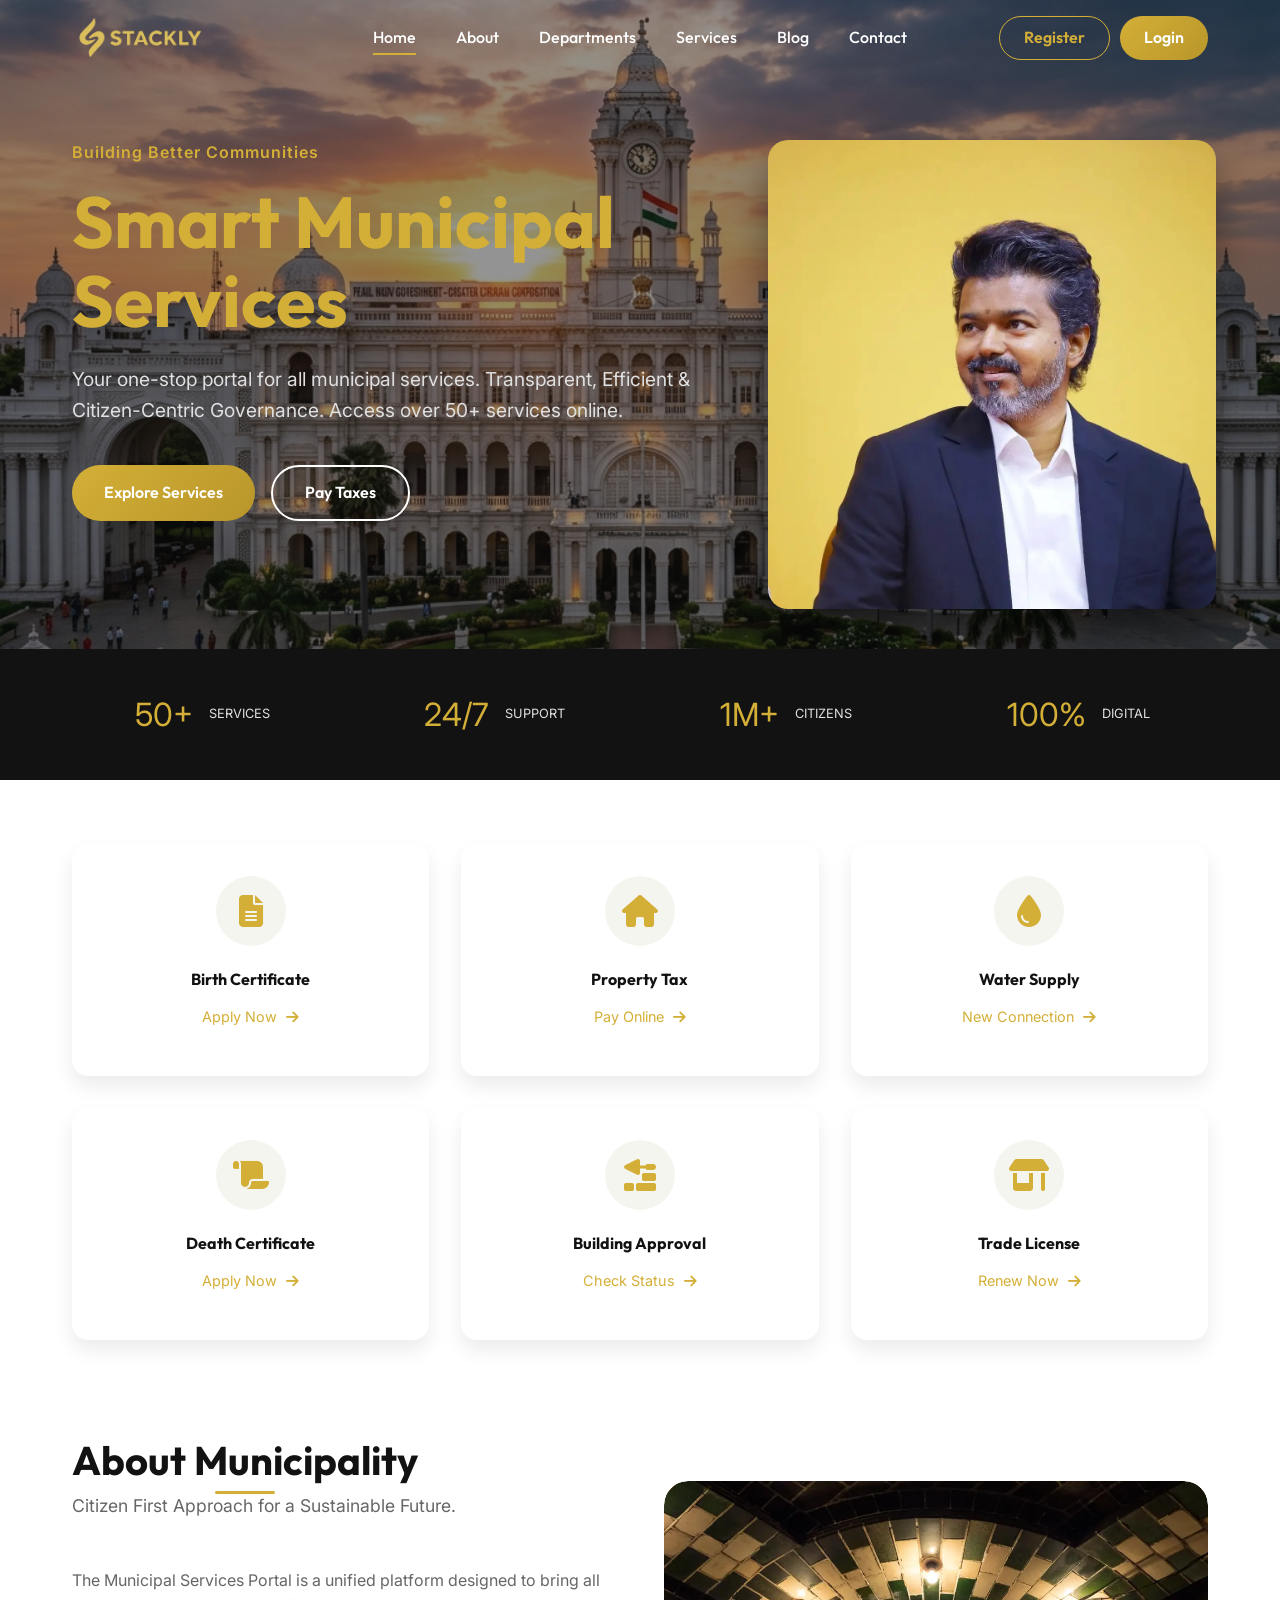
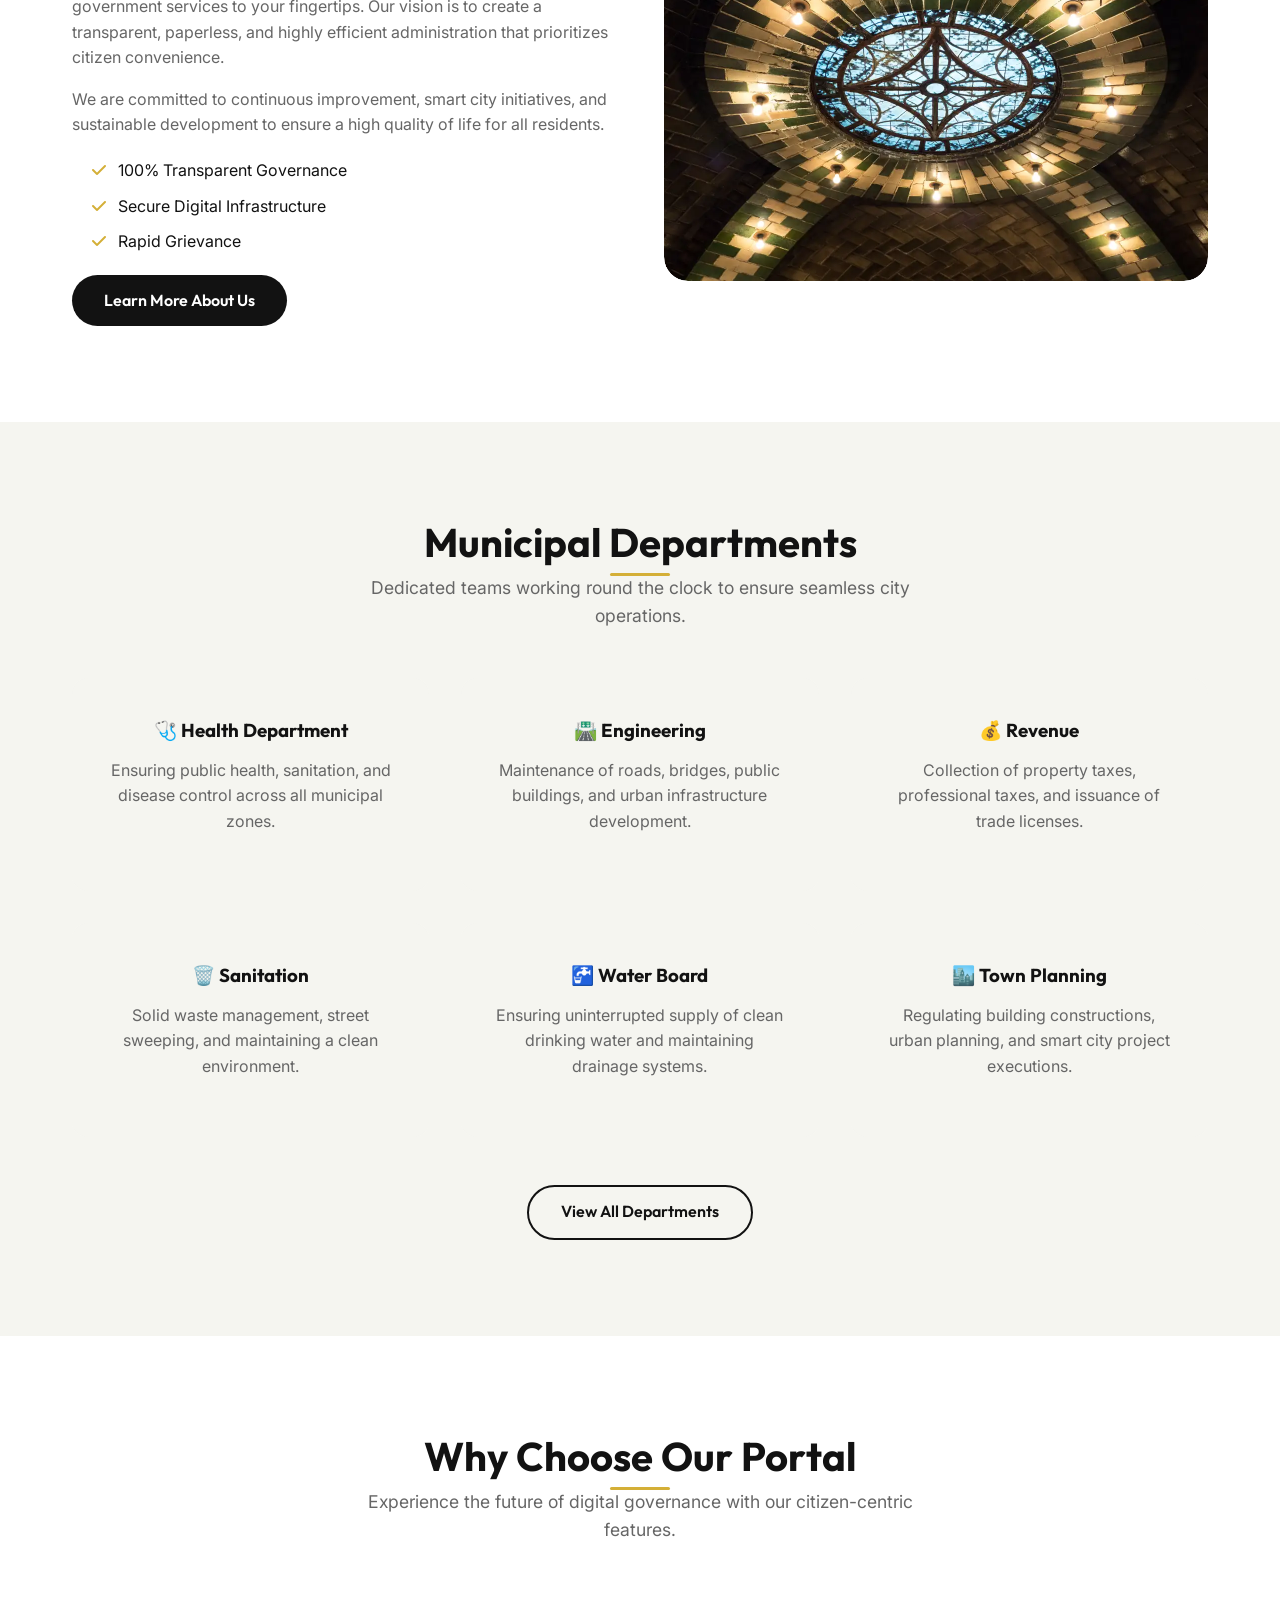
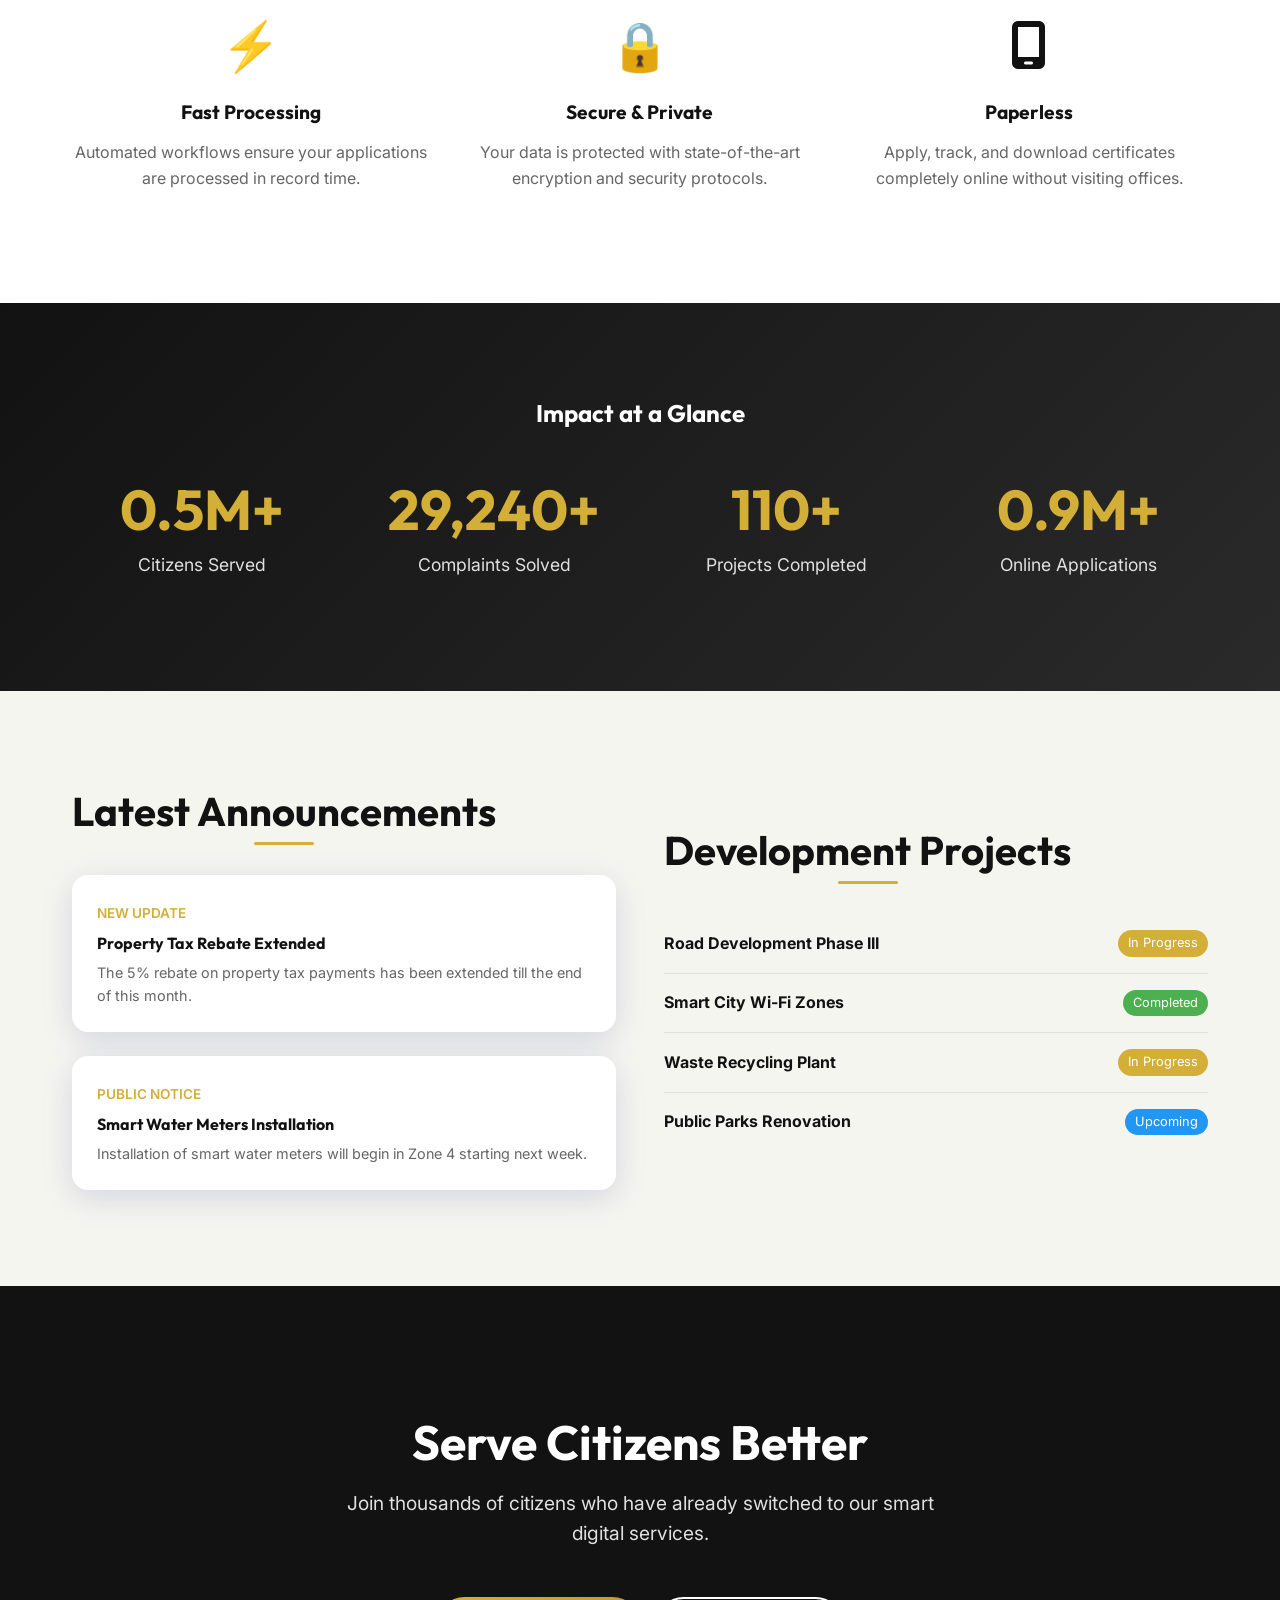
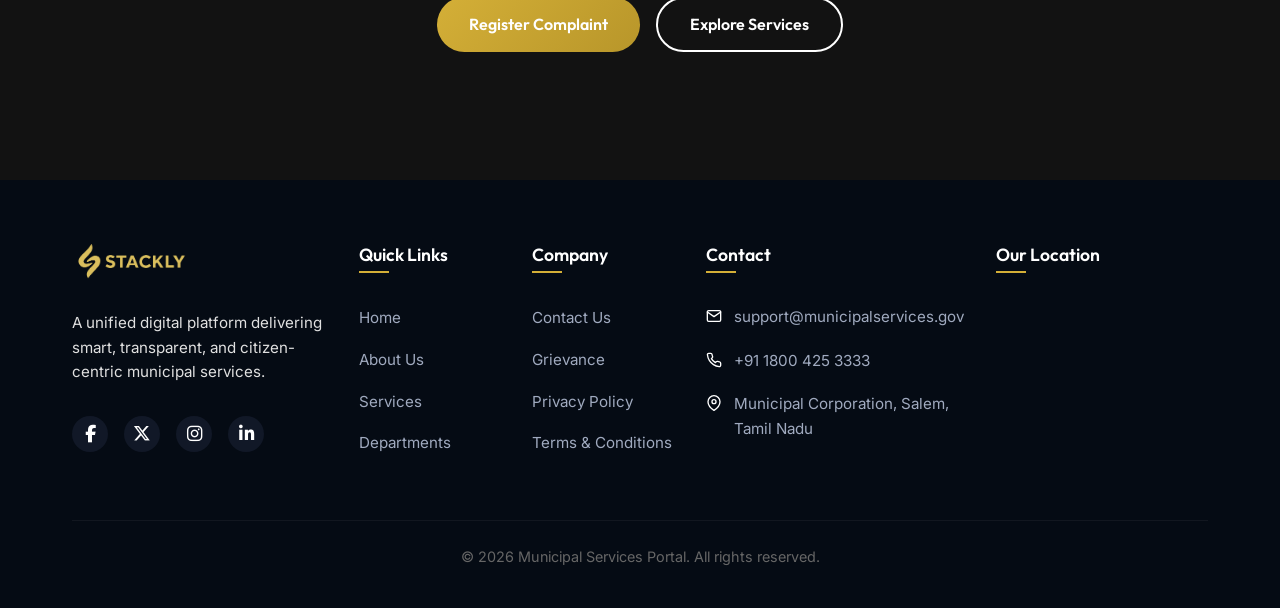
==== commit edf6b102: "Add files via upload" ====
--- a/index.html
+++ b/index.html
@@ -242,20 +242,31 @@
       .stats-grid { grid-template-columns: repeat(2, 1fr); }
     }
     @media(max-width: 768px) {
+      .hero-section {
+        flex-direction: column;
+        padding-bottom: 0;
+      }
+      .hero-section .container {
+        order: 1;
+      }
       .hero-cm { 
+        order: 2;
         display: block !important;
-        position: absolute !important;
+        position: relative !important;
         top: auto !important;
-        bottom: 0 !important;
-        right: 0 !important;
-        width: 160px !important;
+        bottom: auto !important;
+        right: auto !important;
+        width: 220px !important;
+        max-width: 60vw !important;
         height: auto !important;
-        border-radius: 40px 0 0 0 !important;
-        opacity: 0.4 !important;
-        z-index: 1 !important;
-        box-shadow: none !important;
+        border-radius: var(--radius-lg) !important;
+        opacity: 1 !important;
+        z-index: 2 !important;
+        box-shadow: 0 10px 30px rgba(0,0,0,0.3) !important;
         transform: none !important;
         transition: none !important;
+        margin: 2rem auto 1.5rem !important;
+        border: 3px solid var(--color-secondary) !important;
       }
       .hero-overlay { background: rgba(18,18,18,0.85); }
       .services-quick { margin-top: 2rem; }
@@ -265,7 +276,7 @@
     }
   </style>
 
-  <link rel="stylesheet" href="https://cdnjs.cloudflare.com/ajax/libs/font-awesome/6.4.0/css/all.min.css">
+  <link rel="stylesheet" href="https://cdnjs.cloudflare.com/ajax/libs/font-awesome/6.5.1/css/all.min.css">
 </head>
 <body>
 
@@ -282,15 +293,35 @@
       </a>
       
       <div class="nav-links" style="position: absolute; left: 50%; transform: translateX(-50%);">
-        <a href="index.html" class="nav-item active">Home</a>
-        <a href="about.html" class="nav-item">About</a>
-        <a href="departments.html" class="nav-item">Departments</a>
-        <a href="services.html" class="nav-item">Services</a>
-        <a href="blog.html" class="nav-item">Blog</a>
-        <a href="contact.html" class="nav-item">Contact</a>
+        <!-- Mobile sidebar header: logo + close -->
+        <div class="mobile-sidebar-header mobile-only">
+          <a href="index.html" class="logo-container">
+            <img src="assets/images/logo.webp" alt="STACKLY" style="height: 35px; width: auto; object-fit: contain;">
+          </a>
+          <button class="sidebar-close" onclick="document.querySelector('.nav-links').classList.remove('active'); document.querySelector('.hamburger').classList.remove('active'); document.body.style.overflow='';">
+            <i class="fa-solid fa-xmark"></i>
+          </button>
+        </div>
+
+        <!-- Nav items -->
+        <div class="nav-links-center">
+          <a href="index.html" class="nav-item active">Home</a>
+          <a href="about.html" class="nav-item">About</a>
+          <a href="departments.html" class="nav-item">Departments</a>
+          <a href="services.html" class="nav-item">Services</a>
+          <a href="blog.html" class="nav-item">Blog</a>
+          <a href="contact.html" class="nav-item">Contact</a>
+        </div>
+
+        <!-- Mobile sidebar footer: login -->
+        <a href="register.html" class="btn mobile-sidebar-login mobile-only" style="padding: 0.8rem 2.5rem; width: 80%; text-align: center; border: 1px solid var(--color-secondary); color: var(--color-secondary); background: transparent; margin-bottom: 10px;">Register</a>
+        <a href="login.html" class="btn btn-secondary mobile-sidebar-login mobile-only" style="padding: 0.8rem 2.5rem; width: 80%; text-align: center;">Login</a>
       </div>
       
-      <a href="login.html" class="btn btn-secondary" style="padding: 0.5rem 1.5rem;">Login</a>
+      <div class="nav-buttons-top" style="display: flex; gap: 10px;">
+        <a href="register.html" class="btn" style="padding: 0.5rem 1.5rem; border: 1px solid var(--color-secondary); color: var(--color-secondary); background: transparent;">Register</a>
+        <a href="login.html" class="btn btn-secondary" style="padding: 0.5rem 1.5rem;">Login</a>
+      </div>
       <button class="hamburger">
         <span></span>
         <span></span>
@@ -400,9 +431,9 @@
         <p>The Municipal Services Portal is a unified platform designed to bring all government services to your fingertips. Our vision is to create a transparent, paperless, and highly efficient administration that prioritizes citizen convenience.</p>
         <p>We are committed to continuous improvement, smart city initiatives, and sustainable development to ensure a high quality of life for all residents.</p>
         <ul style="margin: 20px 0; padding-left: 20px;">
-          <li style="margin-bottom: 10px;"><i class="fa-solid fa-check" style="color: #00d25b; margin-right: 8px;"></i> 100% Transparent Governance</li>
-          <li style="margin-bottom: 10px;"><i class="fa-solid fa-check" style="color: #00d25b; margin-right: 8px;"></i> Secure Digital Infrastructure</li>
-          <li style="margin-bottom: 10px;"><i class="fa-solid fa-check" style="color: #00d25b; margin-right: 8px;"></i> Rapid Grievance Redressal</li>
+          <li style="margin-bottom: 10px;"><i class="fa-solid fa-check" style="color: var(--color-secondary); margin-right: 8px;"></i> 100% Transparent Governance</li>
+          <li style="margin-bottom: 10px;"><i class="fa-solid fa-check" style="color: var(--color-secondary); margin-right: 8px;"></i> Secure Digital Infrastructure</li>
+          <li style="margin-bottom: 10px;"><i class="fa-solid fa-check" style="color: var(--color-secondary); margin-right: 8px;"></i> Rapid Grievance</li>
         </ul>
         <a href="about.html" class="btn btn-primary ripple mt-4">Learn More About Us</a>
       </div>
@@ -567,13 +598,13 @@
         bottom: 0;
         width: 30px;
         height: 2px;
-        background-color: #00d25b;
+        background-color: var(--color-secondary);
       }
       .cyber-links a {
         transition: color 0.2s;
       }
       .cyber-links a:hover {
-        color: #00d25b !important;
+        color: var(--color-secondary) !important;
       }
       @media (max-width: 992px) {
         .cyber-grid { grid-template-columns: repeat(2, 1fr) !important; }
@@ -586,34 +617,35 @@
       <div class="cyber-grid" style="display: grid; grid-template-columns: 1.8fr 1fr 1fr 1.5fr 1.5fr; gap: 2rem; margin-bottom: 3rem;">
         
         <div class="footer-brand">
-          <a href="index.html" class="logo-container" style="display: inline-flex; align-items: center; margin-bottom: 1.5rem;">
+          <a href="index.html" class="logo-container" style="display: inline-flex; align-items: center; margin-bottom: 0.5rem;">
             <img src="assets/images/logo.webp" alt="Stackly Logo" style="height: 35px; width: auto; object-fit: contain;">
           </a>
-          <p style="margin-bottom: 2rem; line-height: 1.6; font-size: 0.95rem;">AI-driven next-generation cybersecurity platform protecting home users and corporate endpoints.</p>
-          <div class="social-icons" style="display: flex; gap: 1rem;">
-            <a href="#" class="social-icon" style="background: #111827; width: 36px; height: 36px; border-radius: 50%; display: flex; align-items: center; justify-content: center; color: white; transition: 0.3s;" onmouseover="this.style.background='#00d25b'" onmouseout="this.style.background='#111827'"><svg width="16" height="16" fill="currentColor" viewBox="0 0 24 24"><path d="M18 2h-3a5 5 0 0 0-5 5v3H7v4h3v8h4v-8h3l1-4h-4V7a1 1 0 0 1 1-1h3z"></path></svg></a>
-            <a href="#" class="social-icon" style="background: #111827; width: 36px; height: 36px; border-radius: 50%; display: flex; align-items: center; justify-content: center; color: white; transition: 0.3s;" onmouseover="this.style.background='#00d25b'" onmouseout="this.style.background='#111827'"><svg width="16" height="16" fill="currentColor" viewBox="0 0 24 24"><path d="M23 3a10.9 10.9 0 0 1-3.14 1.53 4.48 4.48 0 0 0-7.86 3v1A10.66 10.66 0 0 1 3 4s-4 9 5 13a11.64 11.64 0 0 1-7 2c9 5 20 0 20-11.5a4.5 4.5 0 0 0-.08-.83A7.72 7.72 0 0 0 23 3z"></path></svg></a>
-            <a href="#" class="social-icon" style="background: #111827; width: 36px; height: 36px; border-radius: 50%; display: flex; align-items: center; justify-content: center; color: white; transition: 0.3s;" onmouseover="this.style.background='#00d25b'" onmouseout="this.style.background='#111827'"><svg width="16" height="16" fill="currentColor" viewBox="0 0 24 24"><path d="M16 8a6 6 0 0 1 6 6v7h-4v-7a2 2 0 0 0-2-2 2 2 0 0 0-2 2v7h-4v-7a6 6 0 0 1 6-6zM2 9h4v12H2z"></path><circle cx="4" cy="4" r="2"></circle></svg></a>
+          <p style="margin-bottom: 2rem; line-height: 1.6; font-size: 0.95rem;">A unified digital platform delivering smart, transparent, and citizen-centric municipal services.</p>
+          <div class="social-icons" style="display: flex; gap: 1rem; align-items: center;">
+            <a href="404.html" class="social-icon" style="background: #111827; width: 36px; height: 36px; border-radius: 50%; display: flex; align-items: center; justify-content: center; color: white; transition: 0.3s; font-size: 1.1rem;" onmouseover="this.style.background='var(--color-secondary)'" onmouseout="this.style.background='#111827'"><i class="fa-brands fa-facebook-f"></i></a>
+            <a href="404.html" class="social-icon" style="background: #111827; width: 36px; height: 36px; border-radius: 50%; display: flex; align-items: center; justify-content: center; color: white; transition: 0.3s; font-size: 1.1rem;" onmouseover="this.style.background='var(--color-secondary)'" onmouseout="this.style.background='#111827'"><i class="fa-brands fa-x-twitter"></i></a>
+            <a href="404.html" class="social-icon" style="background: #111827; width: 36px; height: 36px; border-radius: 50%; display: flex; align-items: center; justify-content: center; color: white; transition: 0.3s; font-size: 1.1rem;" onmouseover="this.style.background='var(--color-secondary)'" onmouseout="this.style.background='#111827'"><i class="fa-brands fa-instagram"></i></a>
+            <a href="404.html" class="social-icon" style="background: #111827; width: 36px; height: 36px; border-radius: 50%; display: flex; align-items: center; justify-content: center; color: white; transition: 0.3s; font-size: 1.1rem;" onmouseover="this.style.background='var(--color-secondary)'" onmouseout="this.style.background='#111827'"><i class="fa-brands fa-linkedin-in"></i></a>
           </div>
         </div>
         
         <div>
           <h4 class="cyber-title" style="color: white; font-size: 1.1rem; font-weight: 600; margin-bottom: 2rem; position: relative; padding-bottom: 0.5rem;">Quick Links</h4>
           <ul class="cyber-links" style="list-style: none; padding: 0;">
-            <li style="margin-bottom: 1rem;"><a href="#" style="color: inherit; text-decoration: none; font-size: 0.95rem;">Home</a></li>
-            <li style="margin-bottom: 1rem;"><a href="#" style="color: inherit; text-decoration: none; font-size: 0.95rem;">Antivirus</a></li>
-            <li style="margin-bottom: 1rem;"><a href="#" style="color: inherit; text-decoration: none; font-size: 0.95rem;">Internet Security</a></li>
-            <li style="margin-bottom: 1rem;"><a href="#" style="color: inherit; text-decoration: none; font-size: 0.95rem;">Business Solutions</a></li>
+            <li style="margin-bottom: 1rem;"><a href="index.html" style="color: inherit; text-decoration: none; font-size: 0.95rem;">Home</a></li>
+            <li style="margin-bottom: 1rem;"><a href="about.html" style="color: inherit; text-decoration: none; font-size: 0.95rem;">About Us</a></li>
+            <li style="margin-bottom: 1rem;"><a href="services.html" style="color: inherit; text-decoration: none; font-size: 0.95rem;">Services</a></li>
+            <li style="margin-bottom: 1rem;"><a href="departments.html" style="color: inherit; text-decoration: none; font-size: 0.95rem;">Departments</a></li>
           </ul>
         </div>
         
         <div>
           <h4 class="cyber-title" style="color: white; font-size: 1.1rem; font-weight: 600; margin-bottom: 2rem; position: relative; padding-bottom: 0.5rem;">Company</h4>
           <ul class="cyber-links" style="list-style: none; padding: 0;">
-            <li style="margin-bottom: 1rem;"><a href="#" style="color: inherit; text-decoration: none; font-size: 0.95rem;">About Us</a></li>
-            <li style="margin-bottom: 1rem;"><a href="#" style="color: inherit; text-decoration: none; font-size: 0.95rem;">Help Desk Support</a></li>
-            <li style="margin-bottom: 1rem;"><a href="#" style="color: inherit; text-decoration: none; font-size: 0.95rem;">Privacy Policy</a></li>
-            <li style="margin-bottom: 1rem;"><a href="#" style="color: inherit; text-decoration: none; font-size: 0.95rem;">Terms & Conditions</a></li>
+            <li style="margin-bottom: 1rem;"><a href="contact.html" style="color: inherit; text-decoration: none; font-size: 0.95rem;">Contact Us</a></li>
+            <li style="margin-bottom: 1rem;"><a href="404.html" style="color: inherit; text-decoration: none; font-size: 0.95rem;">Grievance</a></li>
+            <li style="margin-bottom: 1rem;"><a href="404.html" style="color: inherit; text-decoration: none; font-size: 0.95rem;">Privacy Policy</a></li>
+            <li style="margin-bottom: 1rem;"><a href="404.html" style="color: inherit; text-decoration: none; font-size: 0.95rem;">Terms & Conditions</a></li>
           </ul>
         </div>
 
@@ -622,15 +654,15 @@
           <ul style="list-style: none; padding: 0;">
             <li style="margin-bottom: 1.2rem; display: flex; align-items: flex-start; gap: 12px; font-size: 0.95rem;">
               <svg style="margin-top: 3px; min-width: 16px;" width="16" height="16" viewBox="0 0 24 24" fill="none" stroke="white" stroke-width="2" stroke-linecap="round" stroke-linejoin="round"><path d="M4 4h16c1.1 0 2 .9 2 2v12c0 1.1-.9 2-2 2H4c-1.1 0-2-.9-2-2V6c0-1.1.9-2 2-2z"></path><polyline points="22,6 12,13 2,6"></polyline></svg>
-              <span>support@stackly.com</span>
+              <span>support@municipalservices.gov</span>
             </li>
             <li style="margin-bottom: 1.2rem; display: flex; align-items: flex-start; gap: 12px; font-size: 0.95rem;">
               <svg style="margin-top: 3px; min-width: 16px;" width="16" height="16" viewBox="0 0 24 24" fill="none" stroke="white" stroke-width="2" stroke-linecap="round" stroke-linejoin="round"><path d="M22 16.92v3a2 2 0 0 1-2.18 2 19.79 19.79 0 0 1-8.63-3.07 19.5 19.5 0 0 1-6-6 19.79 19.79 0 0 1-3.07-8.67A2 2 0 0 1 4.11 2h3a2 2 0 0 1 2 1.72 12.84 12.84 0 0 0 .7 2.81 2 2 0 0 1-.45 2.11L8.09 9.91a16 16 0 0 0 6 6l1.27-1.27a2 2 0 0 1 2.11-.45 12.84 12.84 0 0 0 2.81.7A2 2 0 0 1 22 16.92z"></path></svg>
-              <span>+1 (800) 555-0199</span>
+              <span>+91 1800 425 3333</span>
             </li>
             <li style="margin-bottom: 1.2rem; display: flex; align-items: flex-start; gap: 12px; font-size: 0.95rem;">
               <svg style="margin-top: 3px; min-width: 16px;" width="16" height="16" viewBox="0 0 24 24" fill="none" stroke="white" stroke-width="2" stroke-linecap="round" stroke-linejoin="round"><path d="M21 10c0 7-9 13-9 13s-9-6-9-13a9 9 0 0 1 18 0z"></path><circle cx="12" cy="10" r="3"></circle></svg>
-              <span>123 Security Blvd, NY 10012</span>
+              <span>Municipal Corporation, Salem, Tamil Nadu</span>
             </li>
           </ul>
         </div>
@@ -643,8 +675,8 @@
         </div>
       </div>
       
-      <div class="footer-bottom" style="border-top: 1px solid rgba(255,255,255,0.05); padding: 1.5rem 0; text-align: center; display: flex; justify-content: center; font-size: 0.9rem;">
-        <p style="margin: 0;">&copy; 2026 Stackly Cyber Security. All rights reserved.</p>
+      <div class="footer-bottom" style="border-top: 1px solid rgba(255,255,255,0.05); padding: 1.5rem 0 0.5rem 0; text-align: center; display: flex; justify-content: center; font-size: 0.9rem;">
+        <p style="margin: 0;">&copy; 2026 Municipal Services Portal. All rights reserved.</p>
       </div>
     </div>
   </footer>
@@ -669,3 +701,5 @@
   </script>
 </body>
 </html>
+
+
--- a/assets/css/style.css
+++ b/assets/css/style.css
@@ -228,6 +228,16 @@
   align-items: center;
 }
 
+/* Desktop: hide mobile-only elements */
+.mobile-only {
+  display: none !important;
+}
+
+/* Desktop: nav-links-center renders inline */
+.nav-links-center {
+  display: contents;
+}
+
 .nav-item {
   font-family: var(--font-heading);
   font-weight: 500;
@@ -461,3 +471,32 @@
   gap: 3rem;
   align-items: center;
 }
+
+/* Fix Mobile Sidebar Scrolling */
+@media (max-width: 992px) {
+  .nav-links {
+    overflow-y: auto;
+    padding-bottom: 2rem;
+    /* Add smooth scrolling */
+    -webkit-overflow-scrolling: touch;
+  }
+  
+  /* Scrollbar styles matching the theme */
+  .nav-links::-webkit-scrollbar {
+    width: 4px;
+  }
+  .nav-links::-webkit-scrollbar-track {
+    background: transparent;
+  }
+  .nav-links::-webkit-scrollbar-thumb {
+    background: var(--color-secondary);
+    border-radius: 4px;
+  }
+}
+
+/* Hide top navbar buttons on mobile */
+@media (max-width: 992px) {
+  .nav-buttons-top {
+    display: none !important;
+  }
+}
--- a/assets/css/animations.css
+++ b/assets/css/animations.css
@@ -155,3 +155,58 @@
 @keyframes spin {
   to { transform: rotate(360deg); }
 }
+
+/* New Advanced Hover & Animations */
+.hover-zoom {
+  overflow: hidden;
+}
+.hover-zoom img {
+  transition: transform 0.6s cubic-bezier(0.25, 1, 0.5, 1);
+}
+.hover-zoom:hover img {
+  transform: scale(1.1);
+}
+
+.hover-elevate {
+  transition: transform 0.4s ease, box-shadow 0.4s ease;
+}
+.hover-elevate:hover {
+  transform: translateY(-8px);
+  box-shadow: 0 15px 30px rgba(0,0,0,0.1);
+}
+
+.hover-glow {
+  transition: all 0.3s ease;
+}
+.hover-glow:hover {
+  box-shadow: 0 0 20px rgba(212, 175, 55, 0.6);
+  border-color: var(--color-secondary);
+}
+
+.glass-hover {
+  transition: all 0.4s ease;
+  background: rgba(255, 255, 255, 0.05);
+  backdrop-filter: blur(10px);
+  border: 1px solid rgba(255, 255, 255, 0.1);
+}
+.glass-hover:hover {
+  background: rgba(255, 255, 255, 0.1);
+  transform: translateY(-5px);
+  border-color: rgba(212, 175, 55, 0.5);
+}
+
+.pop-badge {
+  transition: transform 0.3s cubic-bezier(0.175, 0.885, 0.32, 1.275);
+}
+.hover-elevate:hover .pop-badge {
+  transform: scale(1.15) rotate(5deg);
+}
+
+.bounce-icon {
+  animation: bounce 2s infinite;
+}
+@keyframes bounce {
+  0%, 20%, 50%, 80%, 100% { transform: translateY(0); }
+  40% { transform: translateY(-15px); }
+  60% { transform: translateY(-7px); }
+}
--- a/assets/css/responsive.css
+++ b/assets/css/responsive.css
@@ -53,6 +53,11 @@
   /* Navbar */
   .hamburger {
     display: block;
+  }
+  
+  /* Hide mobile-only elements on desktop (overridden here for mobile) */
+  .mobile-only {
+    display: none;
   }
   
   .nav-links {
@@ -62,54 +67,96 @@
     right: -100% !important;
     width: 100% !important;
     height: 100vh;
-    background: var(--bg-glass-dark);
+    background: #08101a;
     backdrop-filter: blur(20px);
     -webkit-backdrop-filter: blur(20px);
     flex-direction: column;
-    justify-content: center;
+    justify-content: space-between;
     align-items: center;
     transition: right 0.4s cubic-bezier(0.77, 0, 0.175, 1);
     z-index: var(--z-fixed);
     transform: none !important;
+    padding: 2rem 1.5rem;
+    display: flex !important;
   }
   
   .nav-links.active {
     right: 0 !important;
+  }
+
+  .nav-links.active .mobile-only {
+    display: flex !important;
+  }
+
+  /* Sidebar header: logo left, close right */
+  .mobile-sidebar-header {
+    width: 100%;
+    display: flex;
+    justify-content: space-between;
+    align-items: center;
+  }
+
+  .sidebar-close {
+    background: none;
+    border: none;
+    color: var(--color-white);
+    font-size: 1.8rem;
+    cursor: pointer;
+    padding: 0.5rem;
+    line-height: 1;
+    transform: rotate(-180deg) scale(0.5);
+    opacity: 0;
+    transition: all 0.5s cubic-bezier(0.68, -0.55, 0.265, 1.55);
+  }
+  
+  .nav-links.active .sidebar-close {
+    transform: rotate(0) scale(1);
+    opacity: 1;
+    transition-delay: 0.2s;
+  }
+  
+  .sidebar-close:hover {
+    color: var(--color-secondary);
+    transform: rotate(90deg) scale(1.1) !important;
+  }
+
+  /* Center nav links group */
+  .nav-links-center {
+    display: flex;
+    flex-direction: column;
+    align-items: center;
+    gap: 0.5rem;
+    flex: 1;
+    justify-content: center;
   }
   
   .nav-item {
     color: var(--color-white);
     font-size: 1.5rem;
-    margin: 1rem 0;
-  }
-  
+    margin: 0.6rem 0;
+  }
+
+  /* Mobile login inside sidebar */
+  .mobile-sidebar-login {
+    display: block !important;
+    margin-bottom: 2rem;
+    min-height: 48px;
+    flex-shrink: 0;
+  }
+
+  /* Hide the desktop login button on mobile */
   .navbar > .container > .btn-secondary {
-    position: fixed;
-    top: 75%;
-    left: 50%;
-    transform: translate(-50%, -50%);
-    z-index: calc(var(--z-fixed) + 1);
+    display: none !important;
+  }
+  
+  /* Hide hamburger gracefully when sidebar is open */
+  .hamburger {
+    transition: all 0.4s ease;
+  }
+  .hamburger.active {
     opacity: 0;
-    visibility: hidden;
-    transition: opacity 0.4s ease, visibility 0.4s;
-  }
-  
-  .nav-links.active ~ .btn-secondary {
-    opacity: 1;
-    visibility: visible;
-  }
-  
-  /* Close icon transformation */
-  .hamburger.active span:nth-child(1) {
-    transform: translateY(8px) rotate(45deg);
-    background: var(--color-white);
-  }
-  .hamburger.active span:nth-child(2) {
-    opacity: 0;
-  }
-  .hamburger.active span:nth-child(3) {
-    transform: translateY(-8px) rotate(-45deg);
-    background: var(--color-white);
+    transform: rotate(-180deg) scale(0.5);
+    pointer-events: none;
   }
   
   .footer-grid {
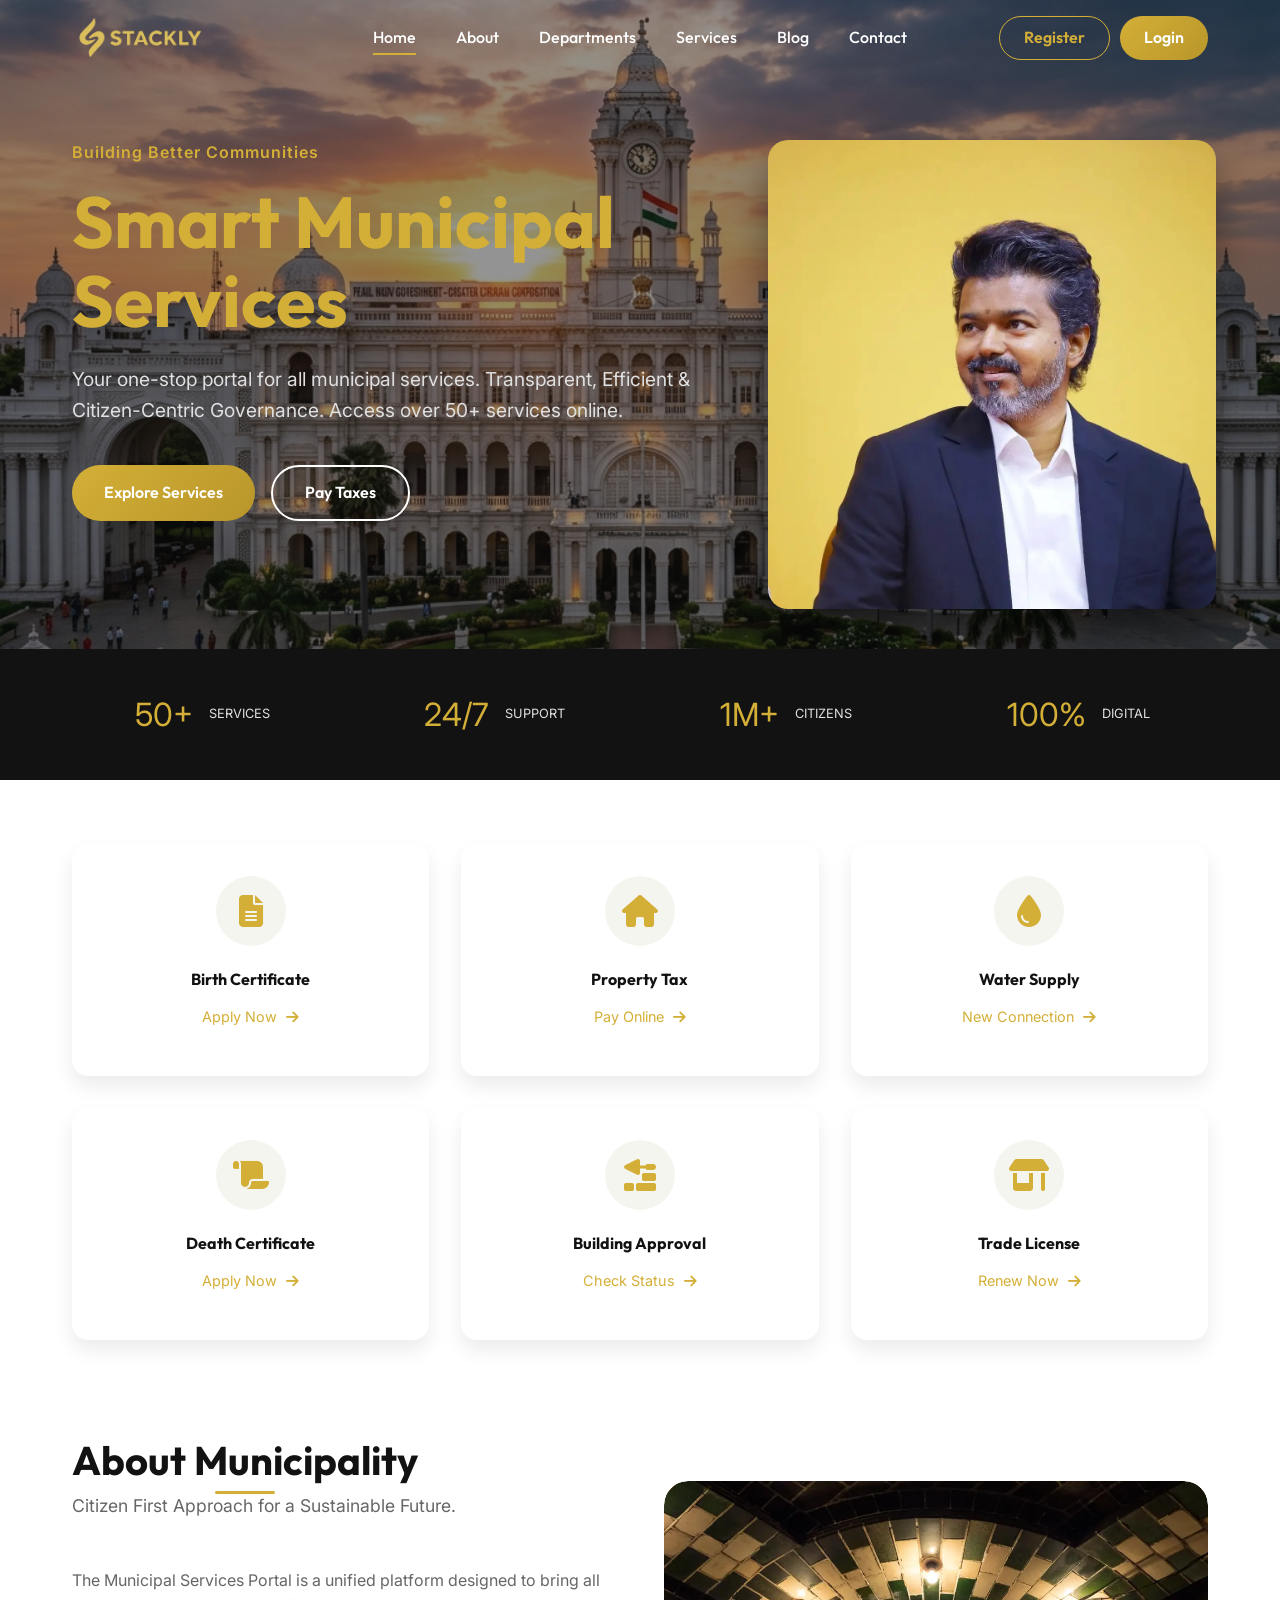
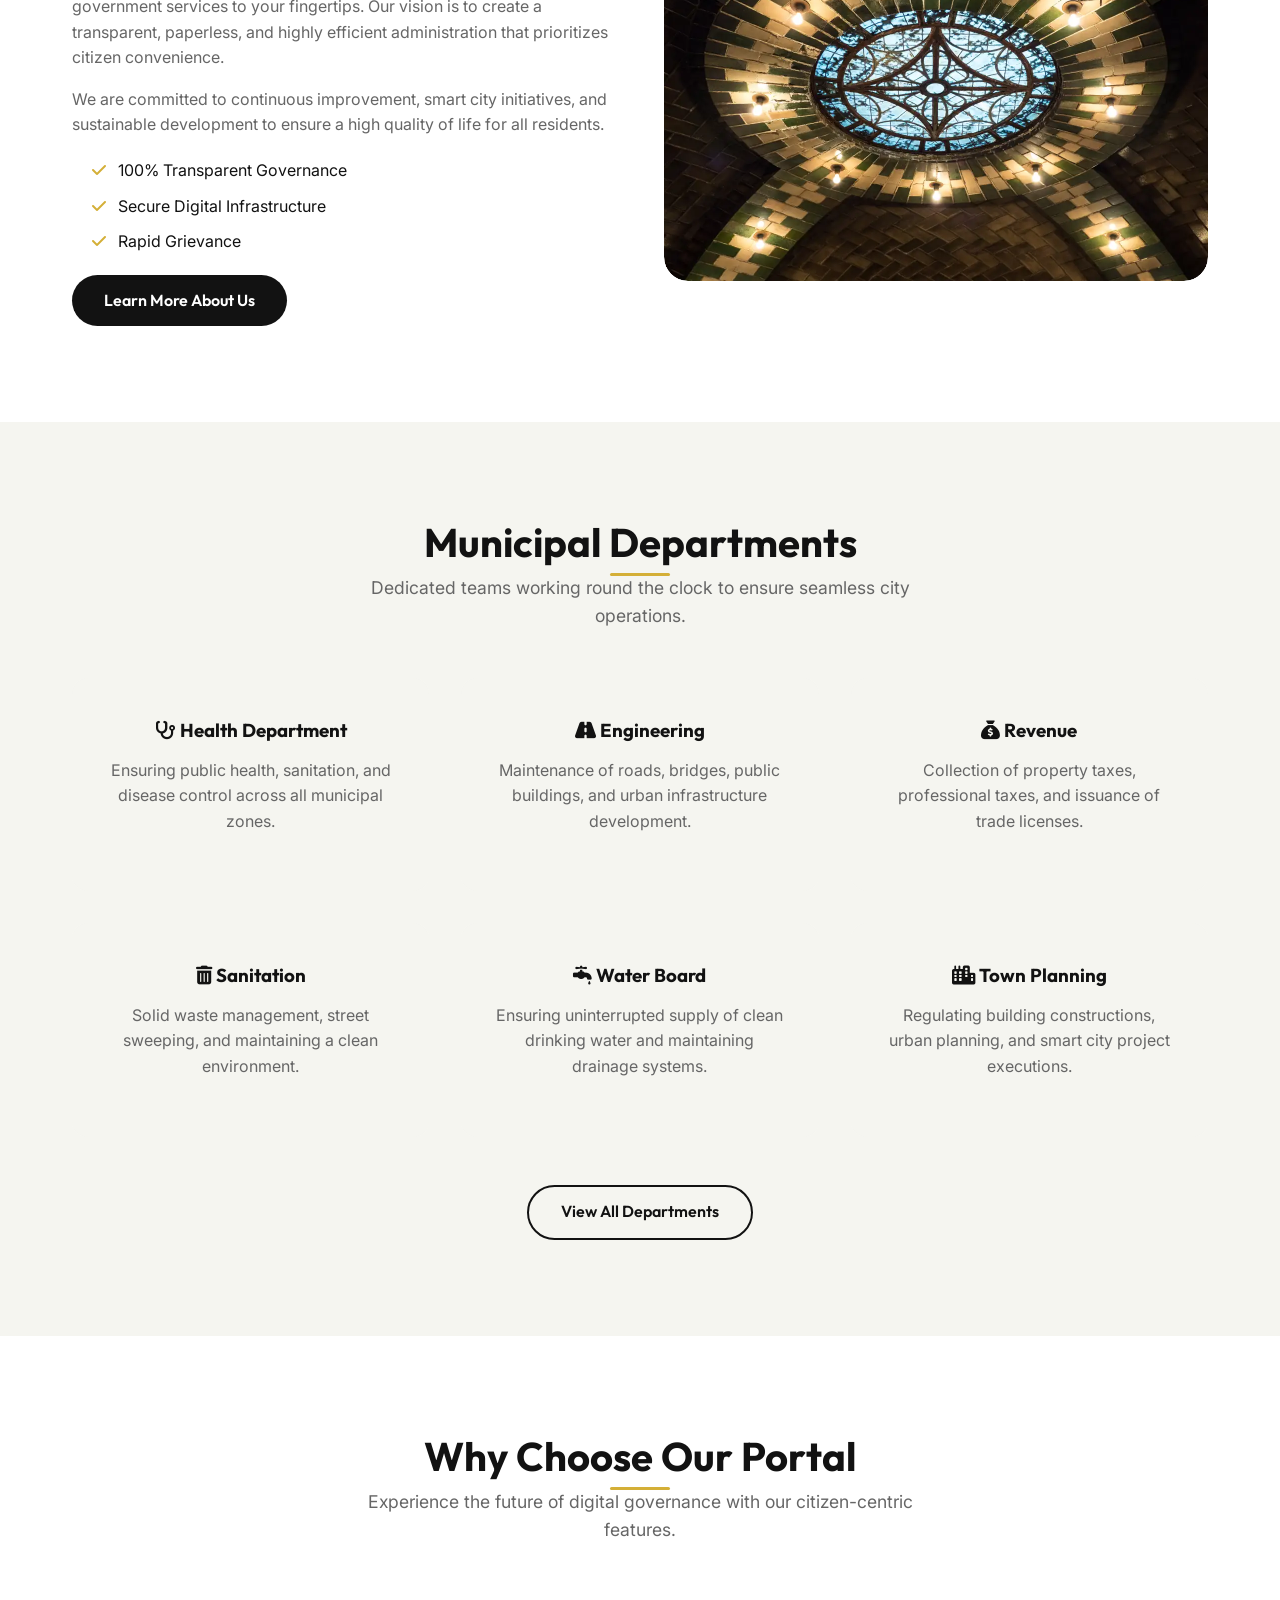
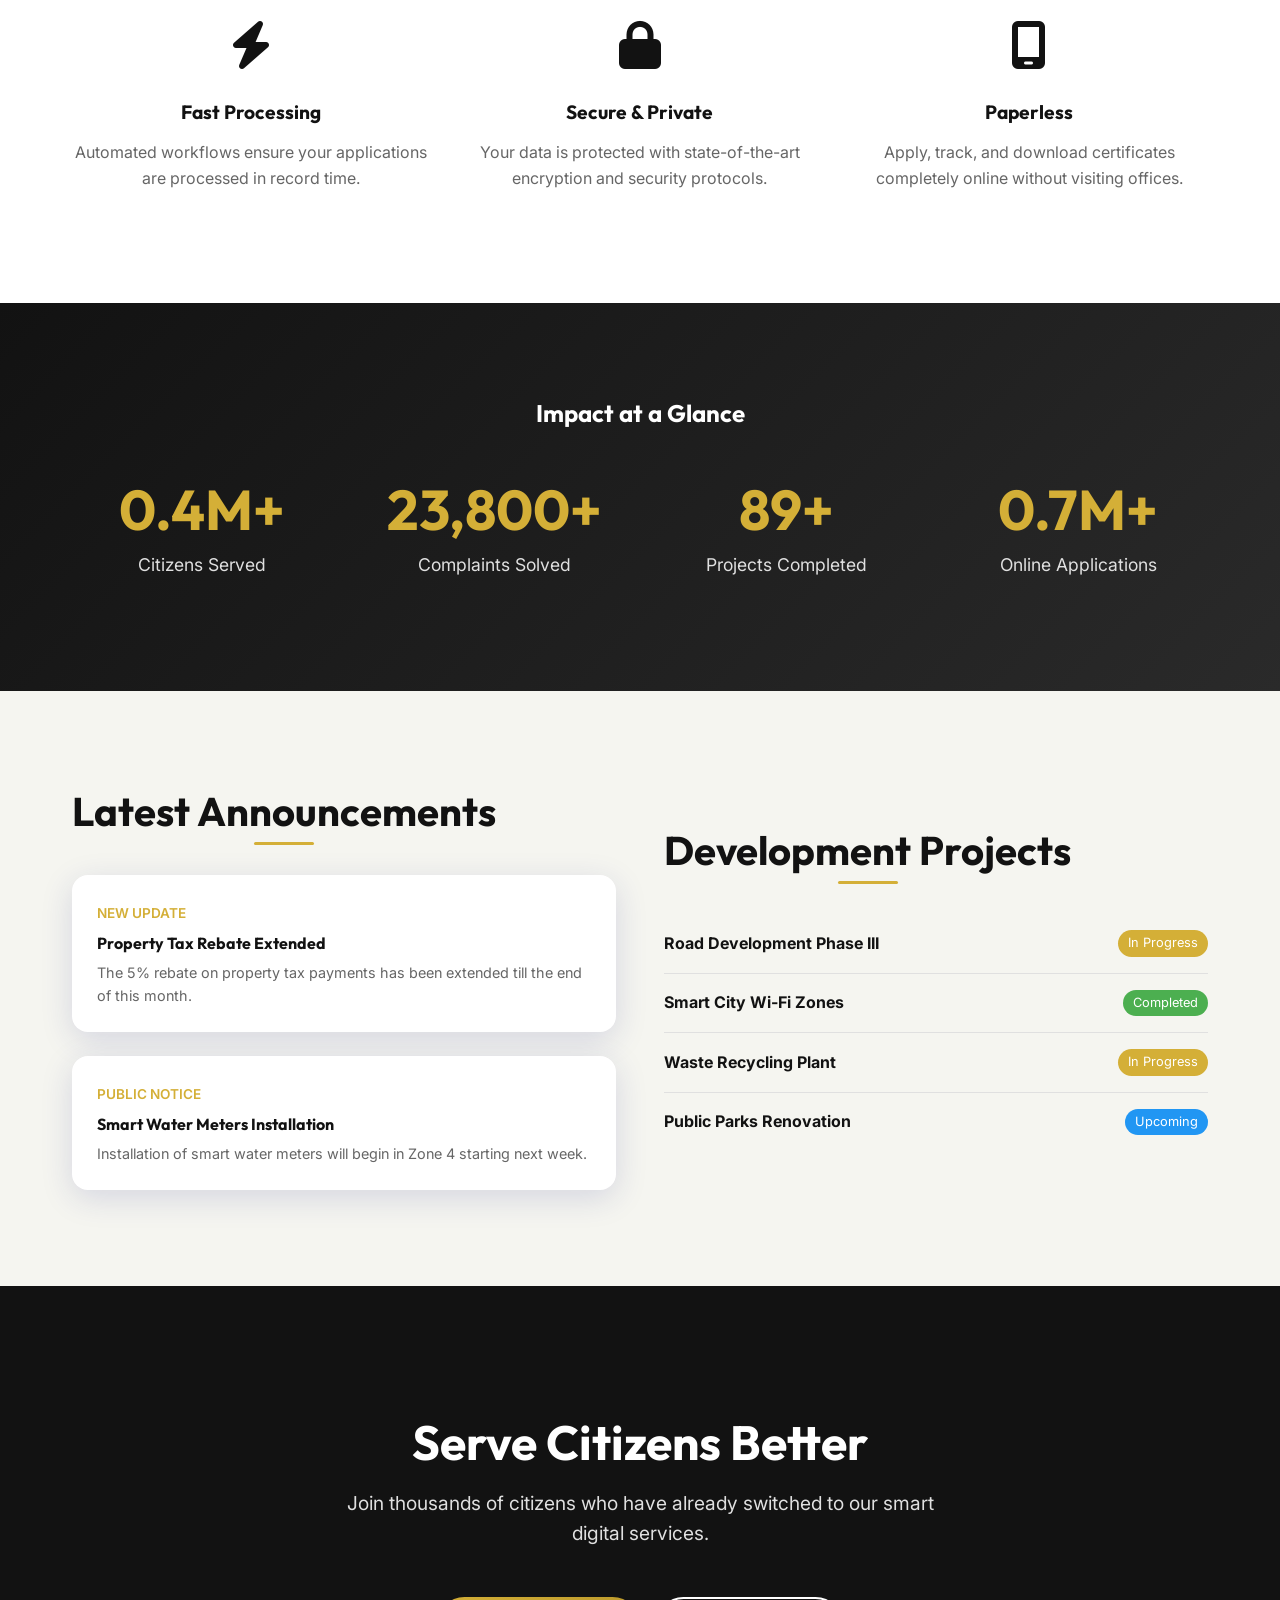
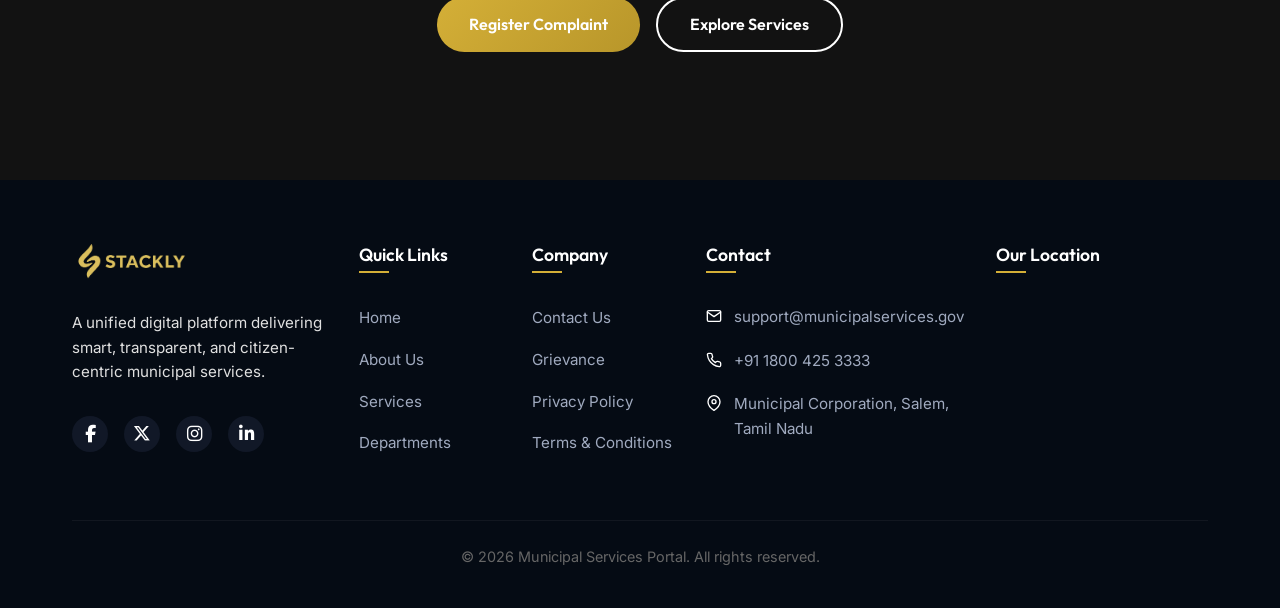
==== commit 537bcab3: "Add files via upload" ====
--- a/index.html
+++ b/index.html
@@ -455,27 +455,27 @@
       
       <div class="grid-3" style="margin-top: 3rem;">
         <div class="dept-card reveal delay-100">
-          <h3>🩺 Health Department</h3>
+          <h3><i class="fa-solid fa-stethoscope"></i> Health Department</h3>
           <p>Ensuring public health, sanitation, and disease control across all municipal zones.</p>
         </div>
         <div class="dept-card reveal delay-200">
-          <h3>🛣️ Engineering</h3>
+          <h3><i class="fa-solid fa-road"></i> Engineering</h3>
           <p>Maintenance of roads, bridges, public buildings, and urban infrastructure development.</p>
         </div>
         <div class="dept-card reveal delay-300">
-          <h3>💰 Revenue</h3>
+          <h3><i class="fa-solid fa-sack-dollar"></i> Revenue</h3>
           <p>Collection of property taxes, professional taxes, and issuance of trade licenses.</p>
         </div>
         <div class="dept-card reveal delay-100">
-          <h3>🗑️ Sanitation</h3>
+          <h3><i class="fa-solid fa-trash-can"></i> Sanitation</h3>
           <p>Solid waste management, street sweeping, and maintaining a clean environment.</p>
         </div>
         <div class="dept-card reveal delay-200">
-          <h3>🚰 Water Board</h3>
+          <h3><i class="fa-solid fa-faucet-drip"></i> Water Board</h3>
           <p>Ensuring uninterrupted supply of clean drinking water and maintaining drainage systems.</p>
         </div>
         <div class="dept-card reveal delay-300">
-          <h3>🏙️ Town Planning</h3>
+          <h3><i class="fa-solid fa-city"></i> Town Planning</h3>
           <p>Regulating building constructions, urban planning, and smart city project executions.</p>
         </div>
       </div>
@@ -493,12 +493,12 @@
       
       <div class="grid-3" style="margin-top: 4rem;">
         <div class="reveal-scale delay-100">
-          <div style="font-size: 3rem; margin-bottom: 1rem;">⚡</div>
+          <div style="font-size: 3rem; margin-bottom: 1rem;"><i class="fa-solid fa-bolt"></i></div>
           <h4 style="font-size: 1.2rem;">Fast Processing</h4>
           <p>Automated workflows ensure your applications are processed in record time.</p>
         </div>
         <div class="reveal-scale delay-200">
-          <div style="font-size: 3rem; margin-bottom: 1rem;">🔒</div>
+          <div style="font-size: 3rem; margin-bottom: 1rem;"><i class="fa-solid fa-lock"></i></div>
           <h4 style="font-size: 1.2rem;">Secure & Private</h4>
           <p>Your data is protected with state-of-the-art encryption and security protocols.</p>
         </div>
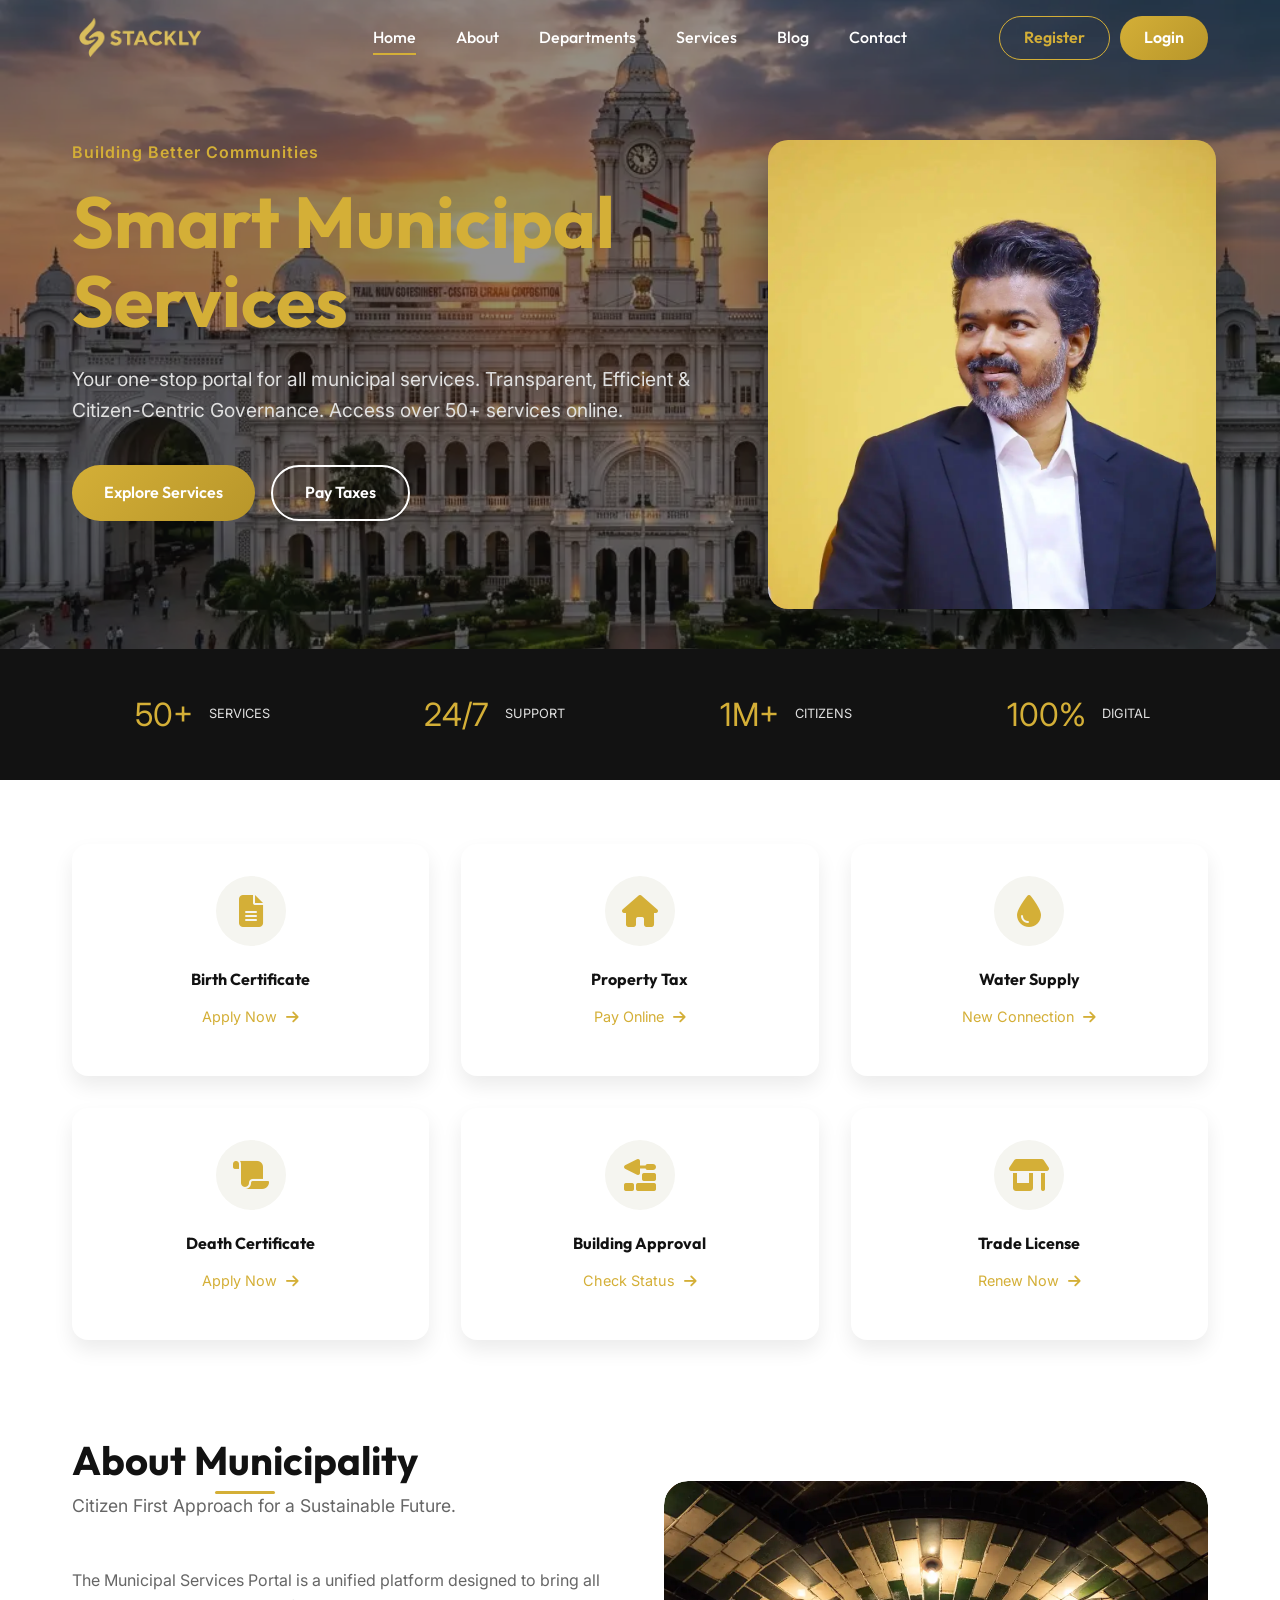
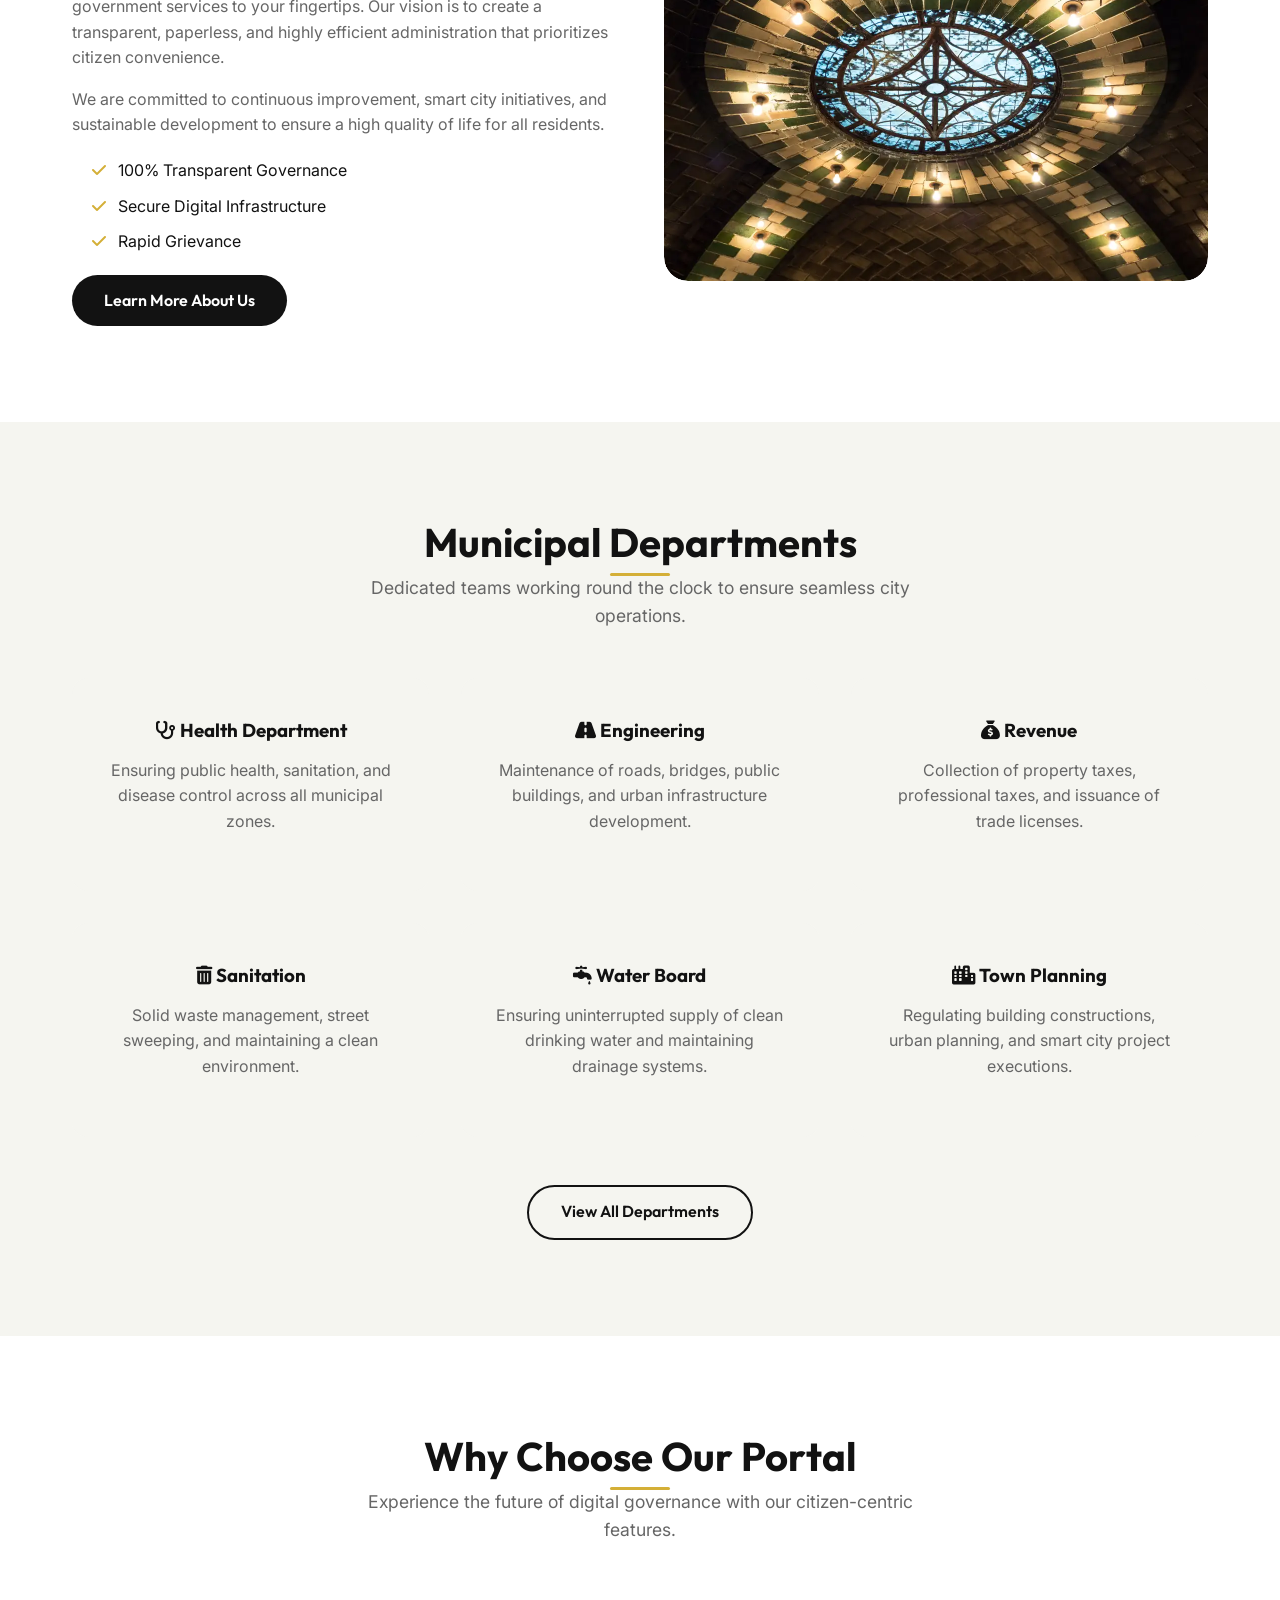
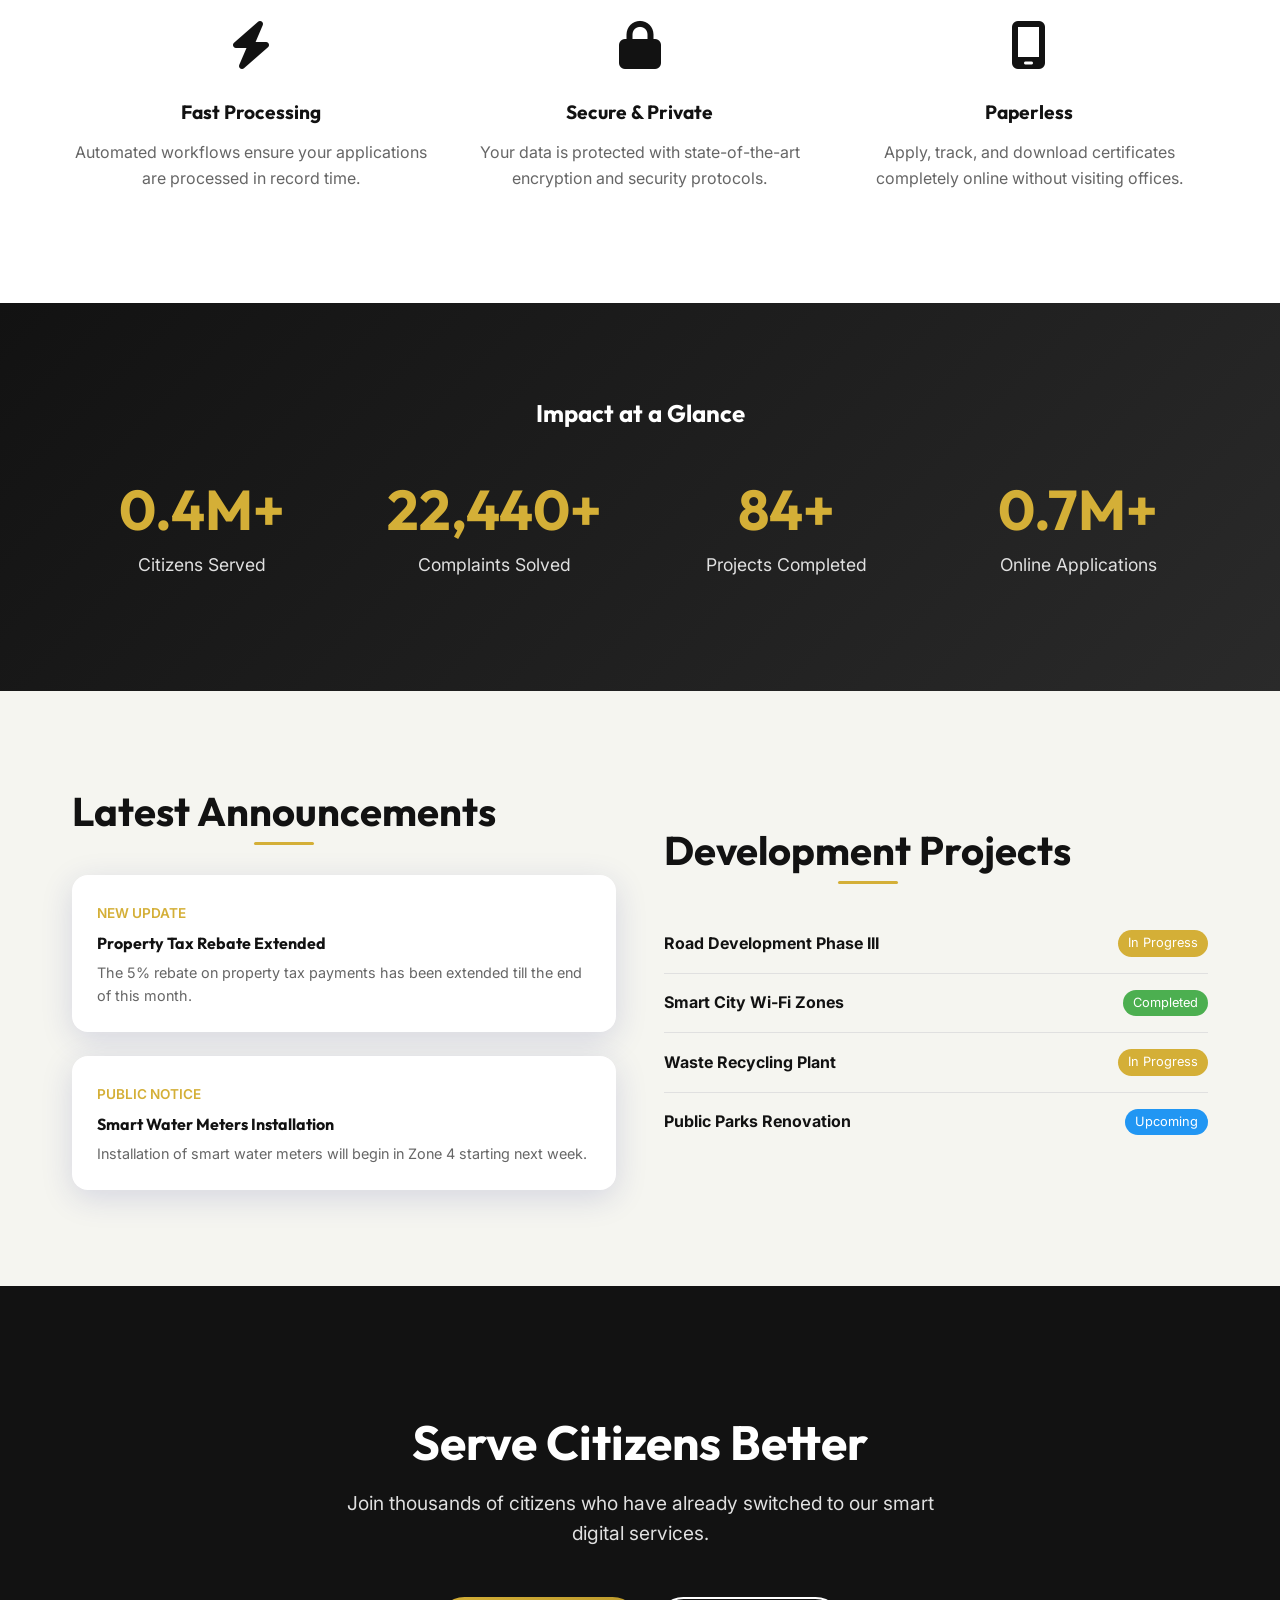
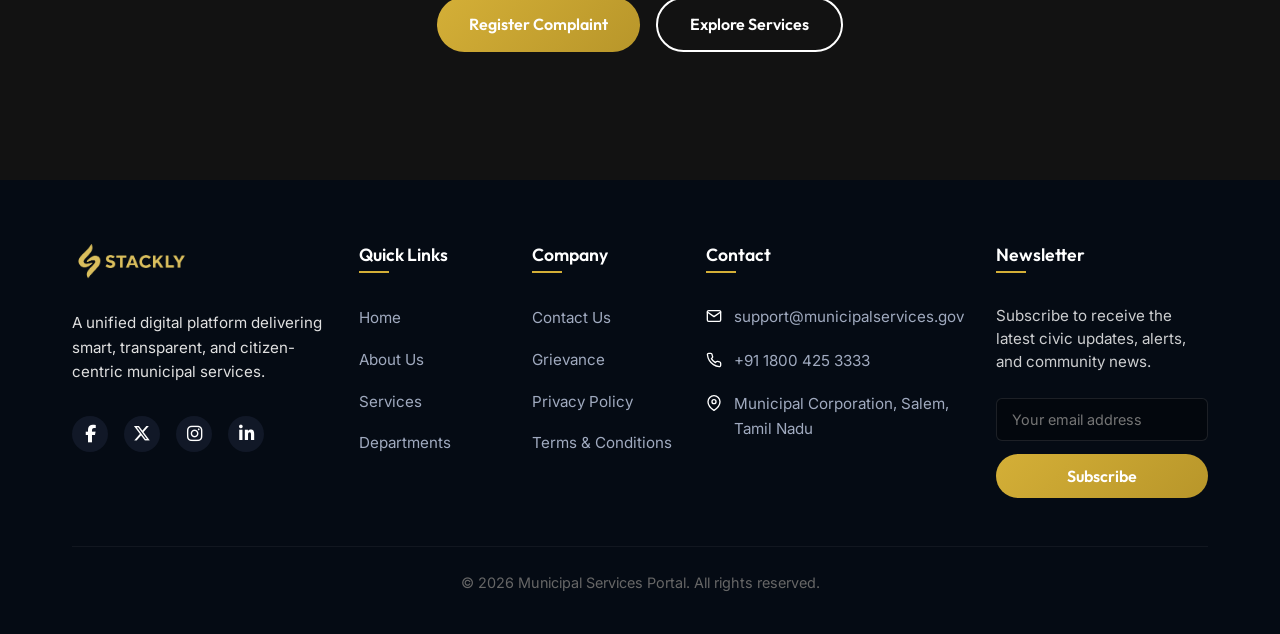
==== commit 1d167c5f: "Add files via upload" ====
--- a/index.html
+++ b/index.html
@@ -667,12 +667,14 @@
           </ul>
         </div>
         
-        <div>
-          <h4 class="cyber-title" style="color: white; font-size: 1.1rem; font-weight: 600; margin-bottom: 2rem; position: relative; padding-bottom: 0.5rem;">Our Location</h4>
-          <div style="width: 100%; height: 160px; border-radius: 8px; overflow: hidden; position: relative;">
-            <iframe src="https://www.google.com/maps/embed?pb=!1m18!1m12!1m3!1d3907.1615358008394!2d78.17140487327917!3d11.682961841822499!2m3!1f0!2f0!3f0!3m2!1i1024!2i768!4f13.1!3m3!1m2!1s0x3babefef7fd970bb%3A0xe11aef1a71994f9!2sStackly!5e0!3m2!1sen!2sin!4v1785152239977!5m2!1sen!2sin" width="100%" height="100%" style="border:0; filter: invert(90%) hue-rotate(180deg) contrast(80%);" allowfullscreen="" loading="lazy" referrerpolicy="no-referrer-when-downgrade"></iframe>
+                  <div>
+            <h4 class="cyber-title" style="color: white; font-size: 1.1rem; font-weight: 600; margin-bottom: 2rem; position: relative; padding-bottom: 0.5rem;">Newsletter</h4>
+            <p style="font-size: 0.95rem; margin-bottom: 1.5rem; line-height: 1.5; color: rgba(255, 255, 255, 0.8);">Subscribe to receive the latest civic updates, alerts, and community news.</p>
+            <form onsubmit="event.preventDefault(); window.location.href='404.html';" style="display: flex; flex-direction: column; gap: 0.8rem;">
+              <input type="email" placeholder="Your email address" required style="width: 100%; padding: 12px 15px; border-radius: 6px; border: 1px solid rgba(255,255,255,0.1); background: rgba(0,0,0,0.3); color: white; font-family: inherit; font-size: 0.9rem; outline: none; transition: border-color 0.3s;" onfocus="this.style.borderColor='var(--color-secondary)'" onblur="this.style.borderColor='rgba(255,255,255,0.1)'">
+              <button type="submit" class="btn btn-secondary ripple" style="width: 100%; padding: 12px; font-weight: 600;">Subscribe</button>
+            </form>
           </div>
-        </div>
       </div>
       
       <div class="footer-bottom" style="border-top: 1px solid rgba(255,255,255,0.05); padding: 1.5rem 0 0.5rem 0; text-align: center; display: flex; justify-content: center; font-size: 0.9rem;">
